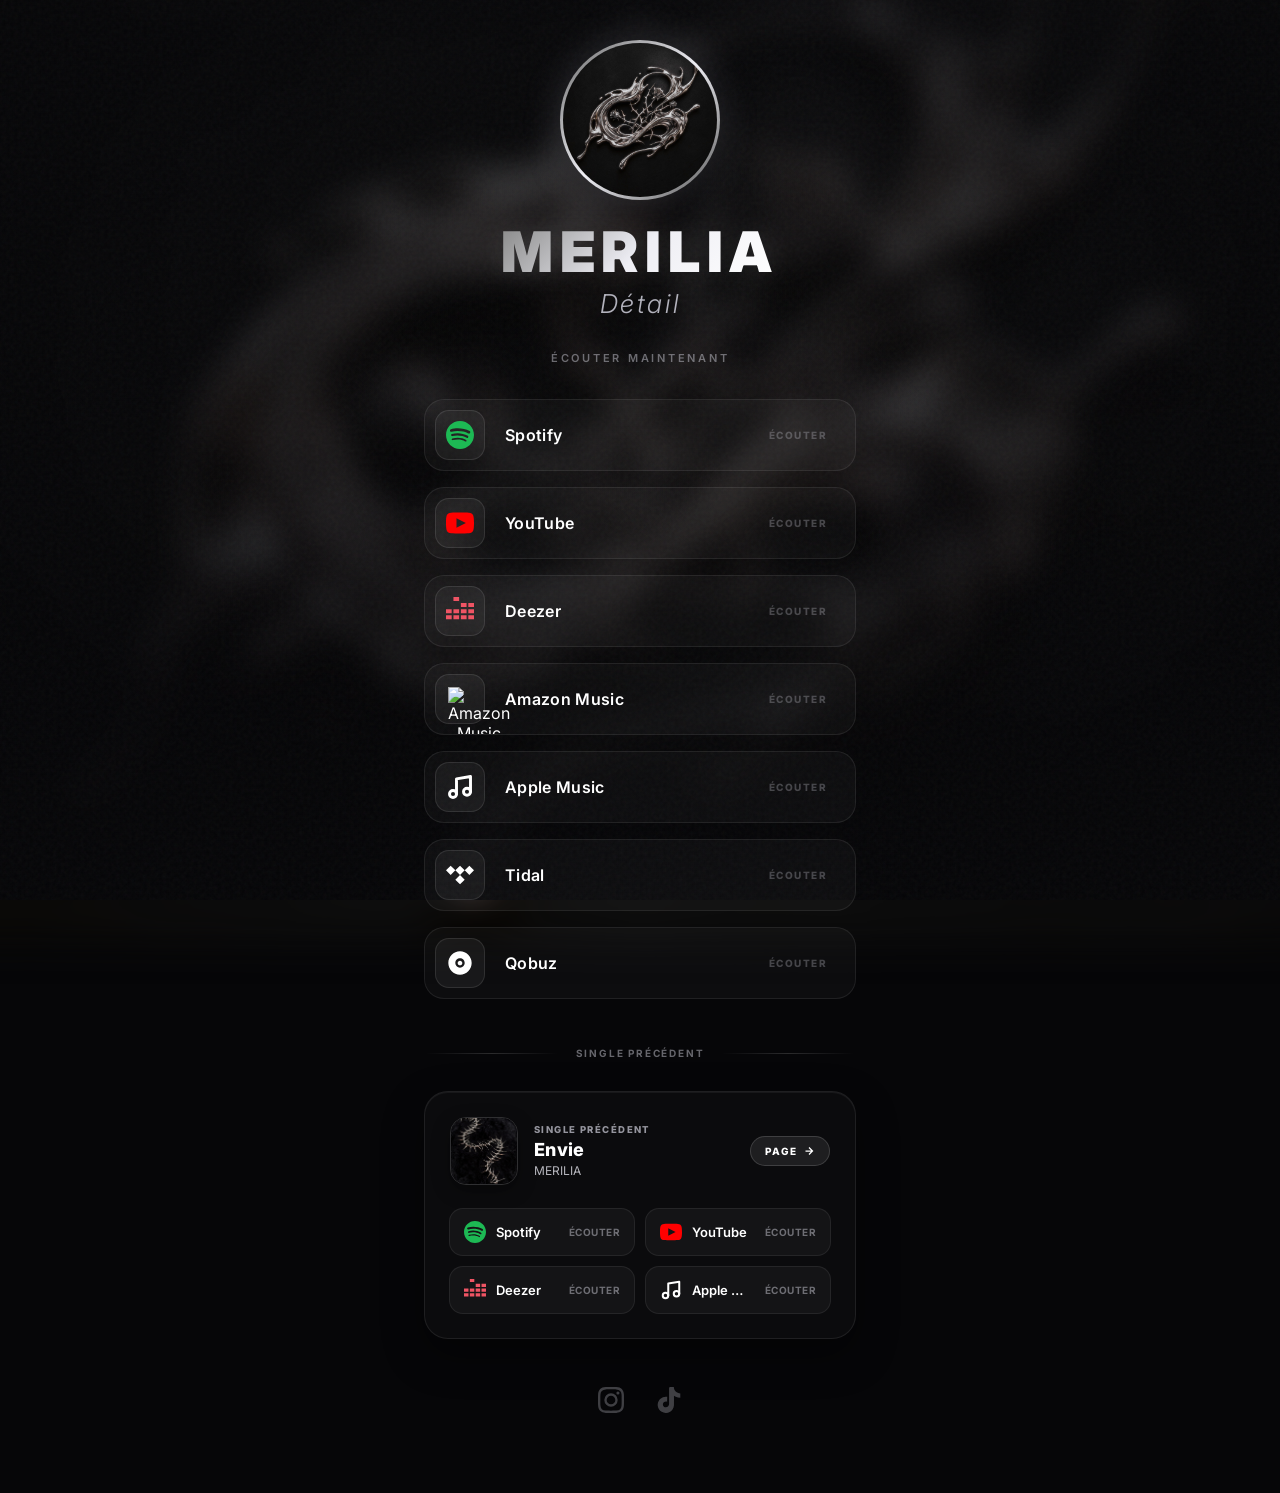
==== index.html @ bec6f821 "Revert "accelere v1" This reverts commit 6168bd2c9b52ba133697f4e46cd75466e8b65215." ====
<!DOCTYPE html>
<html lang="fr">

<head>
  <meta charset="UTF-8">
  <meta name="viewport" content="width=device-width, initial-scale=1.0, maximum-scale=1.0, user-scalable=no">
  <meta name="description" content="MERILIA — Détail. Disponible maintenant sur toutes les plateformes de streaming.">
  <meta name="theme-color" content="#060608">
  <meta name="apple-mobile-web-app-status-bar-style" content="black-translucent">
  <title>MERILIA - Détail | Écouter maintenant</title>

  <!-- Open Graph / Social Media Preview (Facebook, WhatsApp, Discord, iMessage) -->
  <meta property="og:type" content="music.song">
  <meta property="og:site_name" content="MERILIA">
  <meta property="og:title" content="MERILIA - Détail">
  <meta property="og:description" content="Disponible maintenant sur toutes les plateformes de streaming.">
  <meta property="og:image" content="https://merilia.saint-drop.com/cover_detail.jpg">
  <meta property="og:image:type" content="image/jpeg">
  <meta property="og:image:width" content="1200">
  <meta property="og:image:height" content="1200">
  <meta property="og:image:type" content="image/jpeg">
  <meta property="og:image:alt" content="MERILIA - Détail Cover HD">

  <!-- Twitter / X Cards -->
  <meta name="twitter:card" content="summary_large_image">
  <meta name="twitter:title" content="MERILIA - Détail">
  <meta name="twitter:description" content="Disponible maintenant sur toutes les plateformes de streaming.">
  <meta name="twitter:image" content="https://merilia.saint-drop.com/cover_detail.jpg">
  <meta name="twitter:image:alt" content="MERILIA - Détail Cover HD">
  <link rel="preconnect" href="https://fonts.googleapis.com">
  <link rel="preconnect" href="https://fonts.gstatic.com" crossorigin>
  <link href="https://fonts.googleapis.com/css2?family=Inter:wght@300;400;500;600;700;800;900&display=swap"
    rel="stylesheet">
  <style>
    /* ============================================
       🎨 DESIGN TOKENS — Silver / Chrome palette
       ============================================ */
    :root {
      --bg: #060608;
      --bg2: #0e0e12;
      --card-border: rgba(255, 255, 255, 0.08);

      /* Silver text hierarchy */
      --t1: #ffffff;
      --t2: rgba(240, 240, 248, 0.75);
      --t3: rgba(220, 220, 230, 0.45);

      /* Chrome / Silver accent */
      --silver: #d0d0dc;
      --silver-light: #e2e2ee;
      --silver-bright: #eeeef4;
      --silver-dim: rgba(192, 192, 204, 0.1);
      --silver-glow: rgba(192, 192, 204, 0.25);

      --font: 'Inter', -apple-system, BlinkMacSystemFont, sans-serif;
      --ease: cubic-bezier(0.16, 1, 0.3, 1);
      --spring: cubic-bezier(0.34, 1.56, 0.64, 1);
    }

    /* ============================================
       RESET & BASE STYLES
       ============================================ */
    *,
    *::before,
    *::after {
      margin: 0;
      padding: 0;
      box-sizing: border-box
    }

    html,
    body {
      min-height: 100%;
      overflow-x: hidden;
      overflow-y: auto;
      background: var(--bg);
    }

    body {
      font-family: var(--font);
      color: var(--t1);
      display: flex;
      flex-direction: column;
      align-items: center;
      justify-content: flex-start;
      -webkit-font-smoothing: antialiased;
      -webkit-tap-highlight-color: transparent;
      padding-bottom: 40px;
    }

    /* ============================================
       BACKGROUND LAYERS
       ============================================ */
    .bg-cover {
      position: fixed;
      inset: 0;
      z-index: 0;
      background: url('cover_detail.jpg') center center / cover no-repeat;
      filter: blur(15px) saturate(1.2) brightness(0.8);
      transform: scale(1.1);
      opacity: 1;
      pointer-events: none;
    }

    .bg-vignette {
      position: fixed;
      inset: 0;
      z-index: 1;
      pointer-events: none;
      background:
        radial-gradient(ellipse at center, rgba(6, 6, 8, 0.2) 0%, rgba(6, 6, 8, 0.85) 80%),
        linear-gradient(180deg, rgba(6, 6, 8, 0.1) 0%, rgba(6, 6, 8, 0.9) 100%);
    }

    .bg-noise {
      position: fixed;
      inset: 0;
      z-index: 2;
      opacity: 0.04;
      pointer-events: none;
      background-image: url("data:image/svg+xml,%3Csvg viewBox='0 0 256 256' xmlns='http://www.w3.org/2000/svg'%3E%3Cfilter id='n'%3E%3CfeTurbulence type='fractalNoise' baseFrequency='.9' numOctaves='4' stitchTiles='stitch'/%3E%3C/filter%3E%3Crect width='100%25' height='100%25' filter='url(%23n)'/%3E%3C/svg%3E");
    }

    /* ============================================
       LAYOUT
       ============================================ */
    .container {
      position: relative;
      z-index: 3;
      display: flex;
      flex-direction: column;
      align-items: center;
      text-align: center;
      padding: 40px 24px;
      width: 100%;
      max-width: 480px;
      animation: fadeUp 1s var(--ease) both;
    }

    @keyframes fadeUp {
      from {
        opacity: 0;
        transform: translateY(30px)
      }

      to {
        opacity: 1;
        transform: translateY(0)
      }
    }

    /* ============================================
       HEADER — Cover Art & Artist Info
       ============================================ */
    .cover-circle {
      width: clamp(140px, 36vw, 160px);
      height: clamp(140px, 36vw, 160px);
      border-radius: 50%;
      padding: 3px;
      background: linear-gradient(135deg, #666, var(--silver-bright), #555, var(--silver-bright), #666);
      background-size: 200% 200%;
      animation: chromeShift 6s ease-in-out infinite;
      margin-bottom: 24px;
      box-shadow: 0 0 40px rgba(200, 200, 220, 0.18), 0 10px 30px rgba(0, 0, 0, 0.5);
    }

    .cover-circle img {
      width: 100%;
      height: 100%;
      border-radius: 50%;
      object-fit: cover;
      display: block;
    }

    .artist-name {
      font-size: clamp(38px, 11vw, 56px);
      font-weight: 900;
      letter-spacing: 0.12em;
      text-transform: uppercase;
      line-height: 1;
      background: linear-gradient(135deg, #888, var(--silver-bright), #fff, var(--silver-bright), #888);
      background-size: 200% 200%;
      -webkit-background-clip: text;
      -webkit-text-fill-color: transparent;
      background-clip: text;
      animation: chromeShift 10s ease-in-out infinite;
      margin-bottom: 8px;
      filter: drop-shadow(0 0 15px rgba(255, 255, 255, 0.1));
    }

    @keyframes chromeShift {
      0%, 100% { background-position: 0% 50% }
      50% { background-position: 100% 50% }
    }

    .track-title {
      font-size: clamp(20px, 5.5vw, 26px);
      font-weight: 300;
      font-style: italic;
      letter-spacing: 0.1em;
      color: var(--silver);
      opacity: .85;
      margin-bottom: 32px;
    }

    .headline {
      font-size: 11px;
      font-weight: 600;
      letter-spacing: 0.25em;
      text-transform: uppercase;
      color: var(--t3);
      margin-bottom: 24px;
    }

    /* ============================================
       PLATFORM LIST (DÉTAIL)
       ============================================ */
    .platform-list {
      width: 100%;
      display: flex;
      flex-direction: column;
      gap: 16px;
      margin-top: 10px;
    }

    .platform-item {
      position: relative;
      width: 100%;
      height: 72px;
      background: rgba(255, 255, 255, 0.03);
      border: 1px solid rgba(255, 255, 255, 0.08);
      border-radius: 20px;
      display: flex;
      align-items: center;
      overflow: hidden;
      backdrop-filter: blur(12px);
      -webkit-backdrop-filter: blur(12px);
      user-select: none;
      touch-action: pan-y;
      transition: border-color 0.3s, background 0.3s, transform 0.3s var(--ease);
    }

    .platform-item:hover {
      background: rgba(255, 255, 255, 0.06);
      border-color: rgba(255, 255, 255, 0.18);
    }

    .platform-item:hover .platform-icon {
      transform: scale(1.1);
    }

    .platform-name {
      font-size: 16px;
      font-weight: 600;
      color: var(--t1);
      letter-spacing: 0.02em;
      pointer-events: none;
      z-index: 1;
    }

    .platform-icon-box {
      width: 50px;
      height: 50px;
      margin-left: 10px;
      margin-right: 20px;
      background: rgba(255, 255, 255, 0.05);
      border: 1px solid rgba(255, 255, 255, 0.1);
      border-radius: 14px;
      display: flex;
      align-items: center;
      justify-content: center;
      transition: all 0.3s;
      z-index: 1;
      flex-shrink: 0;
    }

    .platform-item:hover .platform-icon-box {
      background: rgba(255, 255, 255, 0.1);
      border-color: rgba(255, 255, 255, 0.2);
    }

    .platform-icon {
      width: 28px;
      height: 28px;
      fill: var(--silver-bright);
      transition: transform 0.3s var(--spring);
    }

    /* Real DOM action label (replaces ::after pseudo) */
    .platform-item-action {
      position: absolute;
      right: 28px;
      font-size: 10px;
      font-weight: 800;
      letter-spacing: 0.15em;
      color: var(--t3);
      opacity: 0.6;
      transition: all 0.3s;
      z-index: 1;
      pointer-events: none;
      white-space: nowrap;
    }

    .platform-item:hover .platform-item-action {
      color: var(--t1);
      opacity: 1;
      transform: translateX(5px);
    }

    .platform-item.success {
      border-color: #fff;
      background: rgba(255, 255, 255, 0.12);
    }

    .platform-item.success .platform-item-action {
      content: '✓';
      color: #fff;
      opacity: 1;
    }

    .platform-item.hide-action .platform-item-action,
    .platform-pill.hide-action .platform-pill-action {
      display: none !important;
    }

    /* Specific Platform Colors */
    .platform-item[data-platform="spotify"] .platform-icon { fill: #1DB954; }
    .platform-item[data-platform="apple"] .platform-icon { fill: none; stroke: #fff; stroke-width: 2.5; stroke-linecap: round; stroke-linejoin: round; }
    .platform-item[data-platform="youtube"] .platform-icon { fill: #FF0000; }
    .platform-item[data-platform="deezer"] .platform-icon { fill: #EF5464; }
    .platform-item[data-platform="tidal"] .platform-icon { fill: #ffffff; }
    .platform-item[data-platform="qobuz"] .platform-icon { fill: #ffffff; }
    .platform-item[data-platform="amazon"] .platform-icon { fill: transparent; }

    /* ============================================
       DIVIDER — Metallic hairline
       ============================================ */
    .section-divider {
      width: 100%;
      display: flex;
      align-items: center;
      justify-content: center;
      gap: 16px;
      margin: 48px 0 32px 0;
    }

    .section-divider .line {
      flex: 1;
      height: 1px;
      background: linear-gradient(90deg, transparent, rgba(255, 255, 255, 0.15), transparent);
    }

    .section-divider .badge {
      font-size: 10px;
      font-weight: 700;
      letter-spacing: 0.18em;
      text-transform: uppercase;
      color: var(--t3);
      white-space: nowrap;
    }

    /* ============================================
       PREVIOUS SINGLE SECTION — "ENVIE" (STREAMING CARD)
       ============================================ */
    .previous-release-card {
      width: 100%;
      background: rgba(255, 255, 255, 0.025);
      border: 1px solid rgba(255, 255, 255, 0.08);
      border-radius: 24px;
      padding: 24px;
      backdrop-filter: blur(16px);
      -webkit-backdrop-filter: blur(16px);
      box-shadow: 0 16px 40px rgba(0, 0, 0, 0.4), inset 0 1px 0 rgba(255, 255, 255, 0.05);
      text-align: left;
      transition: border-color 0.3s ease;
    }

    .previous-release-card:hover {
      border-color: rgba(255, 255, 255, 0.15);
    }

    .prev-header-link {
      display: flex;
      align-items: center;
      gap: 16px;
      margin-bottom: 20px;
      text-decoration: none;
      color: inherit;
      border-radius: 18px;
      padding: 8px;
      margin: -8px -8px 14px -8px;
      transition: background 0.3s var(--ease), border-color 0.3s var(--ease);
      border: 1px solid transparent;
      cursor: pointer;
    }

    .prev-header-link:hover {
      background: rgba(255, 255, 255, 0.06);
      border-color: rgba(255, 255, 255, 0.15);
    }

    .prev-header-link:hover .prev-title {
      color: var(--silver-bright);
    }

    .prev-header-link:hover .prev-cover-thumb {
      transform: scale(1.04);
      border-color: rgba(255, 255, 255, 0.3);
    }

    .prev-action-btn {
      margin-left: auto;
      display: flex;
      align-items: center;
      gap: 6px;
      padding: 8px 14px;
      border-radius: 50px;
      background: rgba(255, 255, 255, 0.08);
      border: 1px solid rgba(255, 255, 255, 0.15);
      font-size: 10px;
      font-weight: 800;
      letter-spacing: 0.1em;
      color: #fff;
      transition: all 0.3s var(--ease);
      flex-shrink: 0;
    }

    .prev-header-link:hover .prev-action-btn {
      background: #fff;
      color: #000;
      border-color: #fff;
      transform: translateX(3px);
    }

    .prev-cover-thumb {
      width: 68px;
      height: 68px;
      border-radius: 16px;
      overflow: hidden;
      border: 1px solid rgba(255, 255, 255, 0.15);
      box-shadow: 0 6px 18px rgba(0, 0, 0, 0.4);
      flex-shrink: 0;
    }

    .prev-cover-thumb img {
      width: 100%;
      height: 100%;
      object-fit: cover;
      display: block;
    }

    .prev-info {
      flex: 1;
      min-width: 0;
    }

    .prev-tag {
      font-size: 9.5px;
      font-weight: 800;
      letter-spacing: 0.15em;
      text-transform: uppercase;
      color: var(--silver);
      opacity: 0.7;
      margin-bottom: 4px;
      display: block;
    }

    .prev-title {
      font-size: 18px;
      font-weight: 800;
      color: #fff;
      letter-spacing: 0.02em;
      line-height: 1.2;
    }

    .prev-subtitle {
      font-size: 12px;
      color: var(--t2);
      margin-top: 2px;
    }

    .prev-platforms-grid {
      display: grid;
      grid-template-columns: repeat(2, 1fr);
      gap: 10px;
    }

    .platform-pill {
      position: relative;
      display: flex;
      align-items: center;
      gap: 10px;
      padding: 12px 14px;
      background: rgba(255, 255, 255, 0.04);
      border: 1px solid rgba(255, 255, 255, 0.07);
      border-radius: 14px;
      color: var(--t1);
      text-decoration: none;
      font-size: 13px;
      font-weight: 600;
      overflow: hidden;
      transition: all 0.25s var(--ease);
    }

    .platform-pill:hover {
      background: rgba(255, 255, 255, 0.09);
      border-color: rgba(255, 255, 255, 0.2);
      transform: translateY(-2px);
    }

    .platform-pill-icon {
      width: 22px;
      height: 22px;
      display: flex;
      align-items: center;
      justify-content: center;
      flex-shrink: 0;
      z-index: 1;
    }

    .platform-pill-icon svg {
      width: 100%;
      height: 100%;
      fill: currentColor;
    }

    .platform-pill[data-platform="spotify"] .platform-pill-icon { color: #1DB954; }
    .platform-pill[data-platform="youtube"] .platform-pill-icon { color: #FF0000; }
    .platform-pill[data-platform="deezer"] .platform-pill-icon { color: #EF5464; }
    .platform-pill[data-platform="apple"] .platform-pill-icon { color: #fff; }
    .platform-pill[data-platform="apple"] .platform-pill-icon svg { fill: none; stroke: currentColor; stroke-width: 2.2; stroke-linecap: round; stroke-linejoin: round; }

    .platform-pill-name {
      z-index: 1;
      white-space: nowrap;
      overflow: hidden;
      text-overflow: ellipsis;
    }

    .platform-pill-action {
      margin-left: auto;
      font-size: 10px;
      font-weight: 700;
      color: var(--t3);
      letter-spacing: 0.05em;
      z-index: 1;
      white-space: nowrap;
    }

    .platform-pill:hover .platform-pill-action {
      color: #fff;
    }

    @media (max-width: 380px) {
      .platform-pill-action { display: none !important; }
    }

    /* ============================================
       FOOTER
       ============================================ */
    .footer {
      margin-top: 48px;
      width: 100%;
      display: flex;
      justify-content: center;
    }

    .social-links {
      display: flex;
      gap: 32px;
    }

    .social-link {
      color: var(--t3);
      display: flex;
      align-items: center;
      justify-content: center;
      transition: all 0.3s var(--ease);
      opacity: 0.6;
      text-decoration: none;
    }

    .social-link:hover {
      opacity: 1;
      transform: translateY(-3px);
      color: var(--t1);
    }

    .social-icon {
      width: 26px;
      height: 26px;
      fill: currentColor;
    }

    /* ============================================
       📱 TIKTOK IN-APP BROWSER ASSISTANT MODAL
       ============================================ */
    .tt-modal-ov {
      position: fixed;
      inset: 0;
      z-index: 9999;
      display: flex;
      align-items: center;
      justify-content: center;
      background: rgba(4, 4, 6, 0.88);
      backdrop-filter: blur(14px);
      -webkit-backdrop-filter: blur(14px);
      opacity: 0;
      pointer-events: none;
      transition: opacity 0.4s var(--ease);
      padding: 20px;
    }

    .tt-modal-ov.active {
      opacity: 1;
      pointer-events: auto;
    }

    .tt-modal-card {
      width: 100%;
      max-width: 400px;
      background: rgba(14, 14, 18, 0.95);
      border: 1px solid rgba(255, 255, 255, 0.1);
      border-radius: 28px;
      padding: 36px 24px 28px 24px;
      box-shadow: 0 25px 60px rgba(0, 0, 0, 0.8);
      transform: translateY(30px) scale(0.95);
      transition: transform 0.4s var(--spring), opacity 0.4s var(--ease);
      opacity: 0;
      display: flex;
      flex-direction: column;
      position: relative;
    }

    .tt-modal-ov.active .tt-modal-card {
      transform: translateY(0) scale(1);
      opacity: 1;
    }

    .tt-modal-close {
      position: absolute;
      top: 16px;
      right: 16px;
      background: rgba(255, 255, 255, 0.06);
      border: 1px solid rgba(255, 255, 255, 0.1);
      width: 32px;
      height: 32px;
      border-radius: 50%;
      display: flex;
      align-items: center;
      justify-content: center;
      cursor: pointer;
      color: var(--t2);
      transition: all 0.2s ease;
    }

    .tt-modal-close:hover {
      background: rgba(255, 255, 255, 0.15);
      color: #fff;
    }

    .tt-modal-close svg {
      width: 14px;
      height: 14px;
      fill: currentColor;
    }

    .tt-modal-title {
      font-size: clamp(20px, 5.5vw, 24px);
      font-weight: 800;
      text-align: center;
      margin-bottom: 8px;
      background: linear-gradient(135deg, #fff, var(--silver-bright));
      -webkit-background-clip: text;
      -webkit-text-fill-color: transparent;
      background-clip: text;
      line-height: 1.25;
    }

    .tt-modal-subtitle {
      font-size: 13.5px;
      color: var(--t2);
      text-align: center;
      line-height: 1.5;
      margin-bottom: 20px;
    }

    .tt-modal-section {
      background: rgba(255, 255, 255, 0.03);
      border: 1px solid rgba(255, 255, 255, 0.08);
      border-radius: 20px;
      padding: 20px;
      margin-bottom: 12px;
      font-size: 13px;
      line-height: 1.5;
      color: var(--t2);
      text-align: center;
      display: flex;
      flex-direction: column;
      align-items: center;
    }

    .tt-track-display {
      display: block;
      font-size: 18px;
      font-weight: 900;
      color: #fff;
      margin: 12px 0 16px 0;
      letter-spacing: 0.05em;
    }

    .tt-copy-btn {
      display: inline-flex;
      align-items: center;
      justify-content: center;
      gap: 8px;
      width: 100%;
      max-width: 260px;
      padding: 15px 22px;
      border-radius: 50px;
      border: none;
      background: linear-gradient(135deg, #1ed760, #1DB954);
      color: #000;
      font-family: var(--font);
      font-size: 13px;
      font-weight: 800;
      letter-spacing: 0.05em;
      text-transform: uppercase;
      cursor: pointer;
      transition: all 0.3s var(--ease);
      box-shadow: 0 6px 20px rgba(29, 185, 84, 0.35);
    }

    .tt-copy-btn:hover {
      transform: translateY(-2px);
      box-shadow: 0 10px 25px rgba(29, 185, 84, 0.5);
    }

    .tt-copy-btn.copied {
      background: #fff !important;
      color: #1DB954 !important;
    }

    .tt-copy-btn svg {
      width: 16px;
      height: 16px;
      fill: currentColor;
    }
  </style>
</head>

<body>

  <div class="bg-cover" id="bg-cover"></div>
  <div class="bg-vignette"></div>
  <div class="bg-noise"></div>

  <main class="container">
    <div class="cover-circle">
      <img src="cover_detail.jpg" alt="MERILIA — Détail" id="cover-img">
    </div>

    <h1 class="artist-name" id="artist-name">MERILIA</h1>
    <p class="track-title" id="track-title">Détail</p>

    <p class="headline">ÉCOUTER MAINTENANT</p>

    <div class="platform-list">
      <!-- Spotify -->
      <div class="platform-item" data-platform="spotify" id="btn-spotify" style="display:none;">
        <div class="platform-icon-box">
          <div class="platform-icon">
            <svg viewBox="0 0 24 24"><path d="M12 0C5.373 0 0 5.373 0 12s5.373 12 12 12 12-5.373 12-12S18.627 0 12 0zm5.503 17.306c-.215.353-.674.464-1.027.249-2.863-1.748-6.467-2.144-10.712-1.173-.404.092-.81-.157-.903-.561-.092-.403.157-.809.561-.902 4.646-1.063 8.625-.615 11.832 1.34.353.215.464.674.249 1.027zm1.468-3.259c-.27.44-.847.579-1.287.308-3.277-2.014-8.273-2.597-12.149-1.42-.497.151-1.024-.131-1.174-.627-.151-.497.131-1.024.627-1.174 4.429-1.344 9.94-.693 13.676 1.605.44.271.579.848.308 1.288zm.139-3.391c-3.931-2.333-10.428-2.55-14.218-1.4c-.603.183-1.246-.168-1.429-.771-.183-.603.168-1.246.771-1.429 4.343-1.32 11.523-1.054 16.002 1.604.542.321.721 1.024.399 1.565-.321.543-1.024.722-1.565.401-.001 0-.001 0-.001 0z"/></svg>
          </div>
        </div>
        <div class="platform-name">Spotify</div>
        <span class="platform-item-action">ÉCOUTER</span>
      </div>

      <!-- YouTube -->
      <div class="platform-item" data-platform="youtube" id="btn-youtube" style="display:none;">
        <div class="platform-icon-box">
          <div class="platform-icon">
            <svg viewBox="0 0 24 24"><path d="M19.615 3.184c-3.604-.246-11.631-.245-15.23 0-3.897.266-4.356 2.62-4.385 8.816.029 6.185.484 8.549 4.385 8.816 3.6.245 11.626.246 15.23 0 3.897-.266 4.356-2.62 4.385-8.816-.029-6.185-.484-8.549-4.385-8.816zm-10.615 12.816v-8l8 3.993-8 4.007z"/></svg>
          </div>
        </div>
        <div class="platform-name">YouTube</div>
        <span class="platform-item-action">ÉCOUTER</span>
      </div>

      <!-- Deezer -->
      <div class="platform-item" data-platform="deezer" id="btn-deezer" style="display:none;">
        <div class="platform-icon-box">
          <div class="platform-icon">
            <svg viewBox="0 0 24 24"><path d="M19.125 15.656h4.875v3.469h-4.875v-3.469zm-6.375 0h4.875v3.469h-4.875v-3.469zm-6.375 0h4.875v3.469h-4.875v-3.469zm-6.375 0h4.875v3.469h-4.875v-3.469zm19.125-5.25h4.875v3.469h-4.875v-3.469zm-6.375 0h4.875v3.469h-4.875v-3.469zm-6.375 0h4.875v3.469h-4.875v-3.469zm-6.375 0h4.875v3.469h-4.875v-3.469zm19.125-5.25h4.875v3.469h-4.875v-3.469zm-6.375 0h4.875v3.469h-4.875v-3.469zm-6.375 10.5h4.875v3.469h-4.875v-3.469zm0-15.75h4.875v3.469h-4.875v-3.469zm-6.375 10.5h4.875v3.469h-4.875v-3.469z"/></svg>
          </div>
        </div>
        <div class="platform-name">Deezer</div>
        <span class="platform-item-action">ÉCOUTER</span>
      </div>

      <!-- Amazon -->
      <div class="platform-item" data-platform="amazon" id="btn-amazon" style="display:none;">
        <div class="platform-icon-box">
          <div class="platform-icon" style="padding: 2px;">
            <img src="https://img.icons8.com/?size=512&id=lxwUaALAeQmr&format=png" alt="Amazon Music" style="width:100%; height:100%; object-fit:contain;">
          </div>
        </div>
        <div class="platform-name">Amazon Music</div>
        <span class="platform-item-action">ÉCOUTER</span>
      </div>

      <!-- Apple -->
      <div class="platform-item" data-platform="apple" id="btn-apple" style="display:none;">
        <div class="platform-icon-box">
          <div class="platform-icon">
            <svg viewBox="0 0 24 24" fill="none" stroke="currentColor" stroke-width="2.5" stroke-linecap="round" stroke-linejoin="round">
              <path d="M9 18V5l12-2v13"></path>
              <circle cx="6" cy="18" r="3"></circle>
              <circle cx="18" cy="16" r="3"></circle>
            </svg>
          </div>
        </div>
        <div class="platform-name">Apple Music</div>
        <span class="platform-item-action">ÉCOUTER</span>
      </div>

      <!-- Tidal -->
      <div class="platform-item" data-platform="tidal" id="btn-tidal" style="display:none;">
        <div class="platform-icon-box">
          <div class="platform-icon">
            <svg viewBox="0 0 24 24"><path d="M12.012 3.992L8.008 7.996 4.004 3.992 0 7.996 4.004 12l4.004-4.004L12.012 12l-4.004 4.004 4.004 4.004 4.004-4.004L12.012 12l4.004-4.004-4.004-4.004zM16.042 7.996l3.979-3.979L24 7.996l-3.979 3.979z"/></svg>
          </div>
        </div>
        <div class="platform-name">Tidal</div>
        <span class="platform-item-action">ÉCOUTER</span>
      </div>

      <!-- Qobuz -->
      <div class="platform-item" data-platform="qobuz" id="btn-qobuz" style="display:none;">
        <div class="platform-icon-box">
          <div class="platform-icon">
            <svg viewBox="0 0 24 24"><path d="M12 2C6.48 2 2 6.48 2 12s4.48 10 10 10 10-4.48 10-10S17.52 2 12 2zm0 14c-2.21 0-4-1.79-4-4s1.79-4 4-4 4 1.79 4 4-1.79 4-4 4zm0-6c-1.1 0-2 .9-2 2s.9 2 2 2 2-.9 2-2-.9-2-2-2z"/></svg>
          </div>
        </div>
        <div class="platform-name">Qobuz</div>
        <span class="platform-item-action">ÉCOUTER</span>
      </div>
    </div>

    <!-- Separator -->
    <div class="section-divider">
      <div class="line"></div>
      <span class="badge">SINGLE PRÉCÉDENT</span>
      <div class="line"></div>
    </div>

    <!-- PREVIOUS SINGLE STREAMING SECTION ("ENVIE") -->
    <section class="previous-release-card" aria-label="Écouter le titre précédent Envie">
      <a href="envie.html" class="prev-header-link" title="Ouvrir la page du titre Envie">
        <div class="prev-cover-thumb">
          <img src="cover_envie.jpg" alt="MERILIA — Envie" id="prev-cover-img">
        </div>
        <div class="prev-info">
          <span class="prev-tag" id="prev-badge">SINGLE PRÉCÉDENT</span>
          <h2 class="prev-title" id="prev-title">Envie</h2>
          <p class="prev-subtitle" id="prev-artist">MERILIA</p>
        </div>
        <div class="prev-action-btn">
          <span>PAGE</span>
          <svg width="12" height="12" viewBox="0 0 24 24" fill="none" stroke="currentColor" stroke-width="2.5"><path d="M5 12h14M12 5l7 7-7 7"/></svg>
        </div>
      </a>

      <div class="prev-platforms-grid" id="prev-platforms-grid">
        <!-- Spotify -->
        <a href="https://spotify.openinapp.co/31xu3" target="_blank" class="platform-pill" data-platform="spotify" id="prev-link-spotify">
          <div class="platform-pill-icon">
            <svg viewBox="0 0 24 24"><path d="M12 0C5.373 0 0 5.373 0 12s5.373 12 12 12 12-5.373 12-12S18.627 0 12 0zm5.503 17.306c-.215.353-.674.464-1.027.249-2.863-1.748-6.467-2.144-10.712-1.173-.404.092-.81-.157-.903-.561-.092-.403.157-.809.561-.902 4.646-1.063 8.625-.615 11.832 1.34.353.215.464.674.249 1.027zm1.468-3.259c-.27.44-.847.579-1.287.308-3.277-2.014-8.273-2.597-12.149-1.42-.497.151-1.024-.131-1.174-.627-.151-.497.131-1.024.627-1.174 4.429-1.344 9.94-.693 13.676 1.605.44.271.579.848.308 1.288zm.139-3.391c-3.931-2.333-10.428-2.55-14.218-1.4c-.603.183-1.246-.168-1.429-.771-.183-.603.168-1.246.771-1.429 4.343-1.32 11.523-1.054 16.002 1.604.542.321.721 1.024.399 1.565-.321.543-1.024.722-1.565.401-.001 0-.001 0-.001 0z"/></svg>
          </div>
          <span class="platform-pill-name">Spotify</span>
          <span class="platform-pill-action">ÉCOUTER</span>
        </a>

        <!-- YouTube -->
        <a href="https://yt.openinapp.co/c5d74" target="_blank" class="platform-pill" data-platform="youtube" id="prev-link-youtube">
          <div class="platform-pill-icon">
            <svg viewBox="0 0 24 24"><path d="M19.615 3.184c-3.604-.246-11.631-.245-15.23 0-3.897.266-4.356 2.62-4.385 8.816.029 6.185.484 8.549 4.385 8.816 3.6.245 11.626.246 15.23 0 3.897-.266 4.356-2.62 4.385-8.816-.029-6.185-.484-8.549-4.385-8.816zm-10.615 12.816v-8l8 3.993-8 4.007z"/></svg>
          </div>
          <span class="platform-pill-name">YouTube</span>
          <span class="platform-pill-action">ÉCOUTER</span>
        </a>

        <!-- Deezer -->
        <a href="https://openinapp.link/deezermeriliaenvie" target="_blank" class="platform-pill" data-platform="deezer" id="prev-link-deezer">
          <div class="platform-pill-icon">
            <svg viewBox="0 0 24 24"><path d="M19.125 15.656h4.875v3.469h-4.875v-3.469zm-6.375 0h4.875v3.469h-4.875v-3.469zm-6.375 0h4.875v3.469h-4.875v-3.469zm-6.375 0h4.875v3.469h-4.875v-3.469zm19.125-5.25h4.875v3.469h-4.875v-3.469zm-6.375 0h4.875v3.469h-4.875v-3.469zm-6.375 0h4.875v3.469h-4.875v-3.469zm-6.375 0h4.875v3.469h-4.875v-3.469zm19.125-5.25h4.875v3.469h-4.875v-3.469zm-6.375 0h4.875v3.469h-4.875v-3.469zm-6.375 10.5h4.875v3.469h-4.875v-3.469zm0-15.75h4.875v3.469h-4.875v-3.469zm-6.375 10.5h4.875v3.469h-4.875v-3.469z"/></svg>
          </div>
          <span class="platform-pill-name">Deezer</span>
          <span class="platform-pill-action">ÉCOUTER</span>
        </a>

        <!-- Apple Music -->
        <a href="https://applemusic.openinapp.co/od4mg" target="_blank" class="platform-pill" data-platform="apple" id="prev-link-apple">
          <div class="platform-pill-icon">
            <svg viewBox="0 0 24 24" fill="none" stroke="currentColor" stroke-width="2.2" stroke-linecap="round" stroke-linejoin="round">
              <path d="M9 18V5l12-2v13"></path><circle cx="6" cy="18" r="3"></circle><circle cx="18" cy="16" r="3"></circle>
            </svg>
          </div>
          <span class="platform-pill-name">Apple Music</span>
          <span class="platform-pill-action">ÉCOUTER</span>
        </a>
      </div>
    </section>

    <!-- Footer -->
    <footer class="footer">
      <div class="social-links">
        <a href="https://instagram.com/merilia_dnb" class="social-link" target="_blank" aria-label="Instagram">
          <svg class="social-icon" viewBox="0 0 24 24">
            <path
              d="M12 2.163c3.204 0 3.584.012 4.85.07 3.252.148 4.771 1.691 4.919 4.919.058 1.265.069 1.645.069 4.849 0 3.205-.012 3.584-.069 4.849-.149 3.225-1.664 4.771-4.919 4.919-1.266.058-1.644.07-4.85.07-3.204 0-3.584-.012-4.849-.07-3.26-.149-4.771-1.699-4.919-4.92-.058-1.265-.07-1.644-.07-4.849 0-3.204.013-3.583.07-4.849.149-3.227 1.664-4.771 4.919-4.919 1.266-.057 1.645-.069 4.849-.069zM12 0C8.741 0 8.333.014 7.053.072 2.695.272.273 2.69.073 7.052.014 8.333 0 8.741 0 12c0 3.259.014 3.668.072 4.948.2 4.358 2.618 6.78 6.98 6.98 1.281.058 1.689.072 4.948.072 3.259 0 3.668-.014 4.948-.072 4.354-.2 6.782-2.618 6.979-6.98.059-1.28.073-1.689.073-4.948 0-3.259-.014-3.667-.072-4.947-.196-4.354-2.617-6.78-6.979-6.98C15.668.014 15.259 0 12 0zm0 5.838a6.162 6.162 0 100 12.324 6.162 6.162 0 000-12.324zM12 16a4 4 0 110-8 4 4 0 010 8zm6.406-11.845a1.44 1.44 0 100 2.881 1.44 1.44 0 000-2.881z" />
          </svg>
        </a>
        <a href="https://tiktok.com/@merilia_dnb" class="social-link" target="_blank" aria-label="TikTok">
          <svg class="social-icon" viewBox="0 0 24 24">
            <path
              d="M12.525.02c1.31-.02 2.61-.01 3.91-.02.08 1.53.63 3.09 1.75 4.17 1.12 1.11 2.7 1.62 4.24 1.79v4.03c-1.44-.05-2.89-.35-4.2-.97-.57-.26-1.1-.59-1.62-.93-.01 2.92.01 5.84-.02 8.75-.08 1.4-.54 2.79-1.35 3.94-1.31 1.92-3.58 3.17-5.91 3.21-1.43.08-2.86-.31-4.08-1.03-2.02-1.19-3.44-3.37-3.65-5.71-.02-.5-.03-1-.01-1.49.18-1.9 1.12-3.72 2.58-4.96 1.66-1.44 3.98-2.13 6.15-1.72.02 1.48-.04 2.96-.04 4.44-.9-.32-1.98-.23-2.81.36-.54.38-.89.98-1.03 1.64-.14.65-.01 1.34.33 1.91.43.72 1.21 1.2 2.04 1.24.89.07 1.83-.23 2.45-.88.6-.61.85-1.48.83-2.33-.03-4.75-.01-9.51-.02-14.26z" />
          </svg>
        </a>
      </div>
    </footer>
  </main>

  <!-- ============================================
       📱 TIKTOK IN-APP BROWSER ASSISTANT MODAL
       ============================================ -->
  <div class="tt-modal-ov" id="tt-modal" role="dialog" aria-hidden="true">
    <div class="tt-modal-card">
      <div class="tt-modal-glow"></div>

      <h2 class="tt-modal-title">Prêt à écouter <span id="tt-track-name-title">'Détail'</span> ? ✨</h2>
      <p class="tt-modal-subtitle">
        TikTok bloque l'ouverture des applis de musique. C'est l'occasion de sortir de l'application du
        diable et de découvrir un super morceau. 🫂
      </p>

      <div class="tt-modal-instruction">
        T'as juste à coller le titre dans ton appli de musique préférée (Spotify, Youtube...) :
      </div>

      <div class="tt-track-container">
        <strong class="tt-track-display" id="tt-track-display">MERILIA - Détail</strong>
        <button class="tt-copy-btn" id="tt-copy-btn" type="button">
          <svg viewBox="0 0 24 24">
            <path
              d="M16 1H4c-1.1 0-2 .9-2 2v14h2V3h12V1zm3 4H8c-1.1 0-2 .9-2 2v14c0 1.1.9 2 2 2h11c1.1 0 2-.9 2-2V7c0-1.1-.9-2-2-2zm0 16H8V7h11v14z" />
          </svg>
          <span id="tt-copy-text">Copier le titre</span>
        </button>
      </div>
    </div>
  </div>

  <script src="config.js"></script>
  <script>
    document.addEventListener('DOMContentLoaded', () => {
      const current = CONFIG.currentRelease || {
        title: CONFIG.title || 'Détail',
        cover: CONFIG.cover || 'cover_detail.jpg',
        releaseDate: '2026-08-15T00:00:00',
        links: CONFIG.links
      };

      const prev = CONFIG.previousRelease || {
        title: 'Envie',
        cover: 'cover_envie.jpg',
        badge: 'SINGLE PRÉCÉDENT',
        links: CONFIG.links
      };

      // Auto-redirection vers le pre-save pendant la phase de promotion si la date n'est pas encore atteinte
      if (current.releaseDate && Date.now() < new Date(current.releaseDate).getTime()) {
        if (!window.location.pathname.includes('presave.html') && !window.location.search.includes('noredirect')) {
          window.location.href = 'presave.html';
          return;
        }
      }

      // Résolution automatique d'URL absolue pour les aperçus réseaux sociaux
      if (window.location.origin && window.location.origin !== 'null' && !window.location.origin.startsWith('file:')) {
        const ogImg = document.querySelector('meta[property="og:image"]');
        const twImg = document.querySelector('meta[name="twitter:image"]');
        if (ogImg && ogImg.content) ogImg.content = new URL(ogImg.getAttribute('content'), window.location.href).href;
        if (twImg && twImg.content) twImg.content = new URL(twImg.getAttribute('content'), window.location.href).href;
      }

      // 1. Appliquer la config pour la sortie principale ("Détail")
      document.title = `${CONFIG.artist} - ${current.title} | Écouter maintenant`;
      document.getElementById('artist-name').textContent = CONFIG.artist;
      document.getElementById('track-title').textContent = current.title;
      document.getElementById('cover-img').src = current.cover;
      document.getElementById('bg-cover').style.backgroundImage = `url('${current.cover}')`;

      // Configurer la carte du morceau précédent ("Envie")
      if (prev) {
        document.getElementById('prev-title').textContent = prev.title;
        document.getElementById('prev-artist').textContent = CONFIG.artist;
        if (prev.cover) document.getElementById('prev-cover-img').src = prev.cover;
        if (prev.badge) document.getElementById('prev-badge').textContent = prev.badge;

        if (prev.links) {
          if (prev.links.spotify) document.getElementById('prev-link-spotify').href = prev.links.spotify;
          if (prev.links.youtube) document.getElementById('prev-link-youtube').href = prev.links.youtube;
          if (prev.links.deezer) document.getElementById('prev-link-deezer').href = prev.links.deezer;
          if (prev.links.apple) document.getElementById('prev-link-apple').href = prev.links.apple;
        }
      }

      // 2. Initialiser les boutons des plateformes d'écoute pour "Détail"
      const mainLinks = current.links || CONFIG.links;
      const platforms = ['spotify', 'youtube', 'deezer', 'amazon', 'apple', 'tidal', 'qobuz'];

      platforms.forEach((p, index) => {
        const btn = document.getElementById(`btn-${p}`);
        const url = mainLinks[p];

        if (url && url.trim() !== "") {
          btn.dataset.url = url;
          btn.style.display = 'flex';

          btn.style.opacity = '0';
          btn.style.transform = 'translateY(20px)';
          btn.style.cursor = 'pointer';

          setTimeout(() => {
            btn.style.transition = 'all 0.8s cubic-bezier(0.16, 1, 0.3, 1)';
            btn.style.opacity = '1';
            btn.style.transform = 'translateY(0)';
          }, 200 + (index * 80));

          btn.addEventListener('click', () => triggerPlatformAction(btn));

          let startX = 0;
          btn.addEventListener('touchstart', e => startX = e.touches[0].clientX, { passive: true });
          btn.addEventListener('touchmove', e => {
            if (e.touches[0].clientX - startX > 70) triggerPlatformAction(btn);
          }, { passive: true });
        } else {
          btn.style.display = 'none';
        }
      });

      // 3. Smart overflow check — hide ÉCOUTER label if not enough room
      function updateActionVisibility() {
        // Main platform rows
        document.querySelectorAll('.platform-item').forEach(item => {
          const nameEl = item.querySelector('.platform-name');
          const actionEl = item.querySelector('.platform-item-action');
          if (!nameEl || !actionEl) return;
          const iconBox = item.querySelector('.platform-icon-box');
          const iconW = iconBox ? iconBox.offsetWidth + parseInt(getComputedStyle(iconBox).marginLeft) + parseInt(getComputedStyle(iconBox).marginRight) : 90;
          const nameW = nameEl.scrollWidth;
          const actionW = actionEl.scrollWidth + 28 + 16; // right padding + gap
          const available = item.clientWidth - iconW;
          if (available < nameW + actionW + 8) {
            item.classList.add('hide-action');
          } else {
            item.classList.remove('hide-action');
          }
        });
        // Envie pill buttons
        document.querySelectorAll('.platform-pill').forEach(pill => {
          if (pill.clientWidth < 135) {
            pill.classList.add('hide-action');
          } else {
            pill.classList.remove('hide-action');
          }
        });
      }

      window.addEventListener('resize', updateActionVisibility);
      setTimeout(updateActionVisibility, 300);

      function triggerPlatformAction(item) {
        if (item.classList.contains('success')) return;

        const platform = item.dataset.platform;
        let url = item.dataset.url;

        const isIOS = /iPad|iPhone|iPod/.test(navigator.userAgent) || (navigator.platform === 'MacIntel' && navigator.maxTouchPoints > 1);

        if (platform === 'spotify' && isIOS && mainLinks.spotify_ios) {
          url = mainLinks.spotify_ios;
        }

        item.classList.add('success');
        if (window.navigator.vibrate) window.navigator.vibrate(30);

        if (platform === 'spotify' && isIOS) {
          window.location.href = url;
          setTimeout(() => item.classList.remove('success'), 1000);
          return;
        }

        setTimeout(() => {
          window.open(url, '_blank');
          setTimeout(() => item.classList.remove('success'), 1000);
        }, 200);
      }

      // --- LOGIQUE ASSISTANT TIKTOK IN-APP ---
      const userAgent = navigator.userAgent || navigator.vendor || window.opera;
      const isTikTokApp = /TikTok|ByteLocale|musical_ly/i.test(userAgent) || window.location.search.includes('tiktok');

      if (isTikTokApp) {
        const ttModal = document.getElementById('tt-modal');
        const ttCopyBtn = document.getElementById('tt-copy-btn');
        const ttCopyText = document.getElementById('tt-copy-text');

        const fullTrackTitle = `${CONFIG.artist.toUpperCase()} - ${current.title}`;
        document.getElementById('tt-track-name-title').textContent = `'${current.title}'`;
        document.getElementById('tt-track-display').textContent = fullTrackTitle;

        setTimeout(() => {
          ttModal.classList.add('active');
          ttModal.setAttribute('aria-hidden', 'false');
        }, 800);

        ttCopyBtn.addEventListener('click', () => {
          navigator.clipboard.writeText(fullTrackTitle).then(() => {
            triggerCopyFeedback();
          }).catch(err => {
            const textArea = document.createElement("textarea");
            textArea.value = fullTrackTitle;
            textArea.style.position = "fixed";
            textArea.style.opacity = "0";
            document.body.appendChild(textArea);
            textArea.focus();
            textArea.select();
            try {
              document.execCommand('copy');
              triggerCopyFeedback();
            } catch (fallbackErr) {}
            document.body.removeChild(textArea);
          });
        });

        function triggerCopyFeedback() {
          ttCopyBtn.classList.add('copied');
          ttCopyText.textContent = "Copié ! ✅";
          if (window.navigator.vibrate) window.navigator.vibrate([40, 40]);
          setTimeout(() => {
            ttCopyBtn.classList.remove('copied');
            ttCopyText.textContent = "Copier le titre";
          }, 3000);
        }
      }
    });
  </script>
</body>

</html>
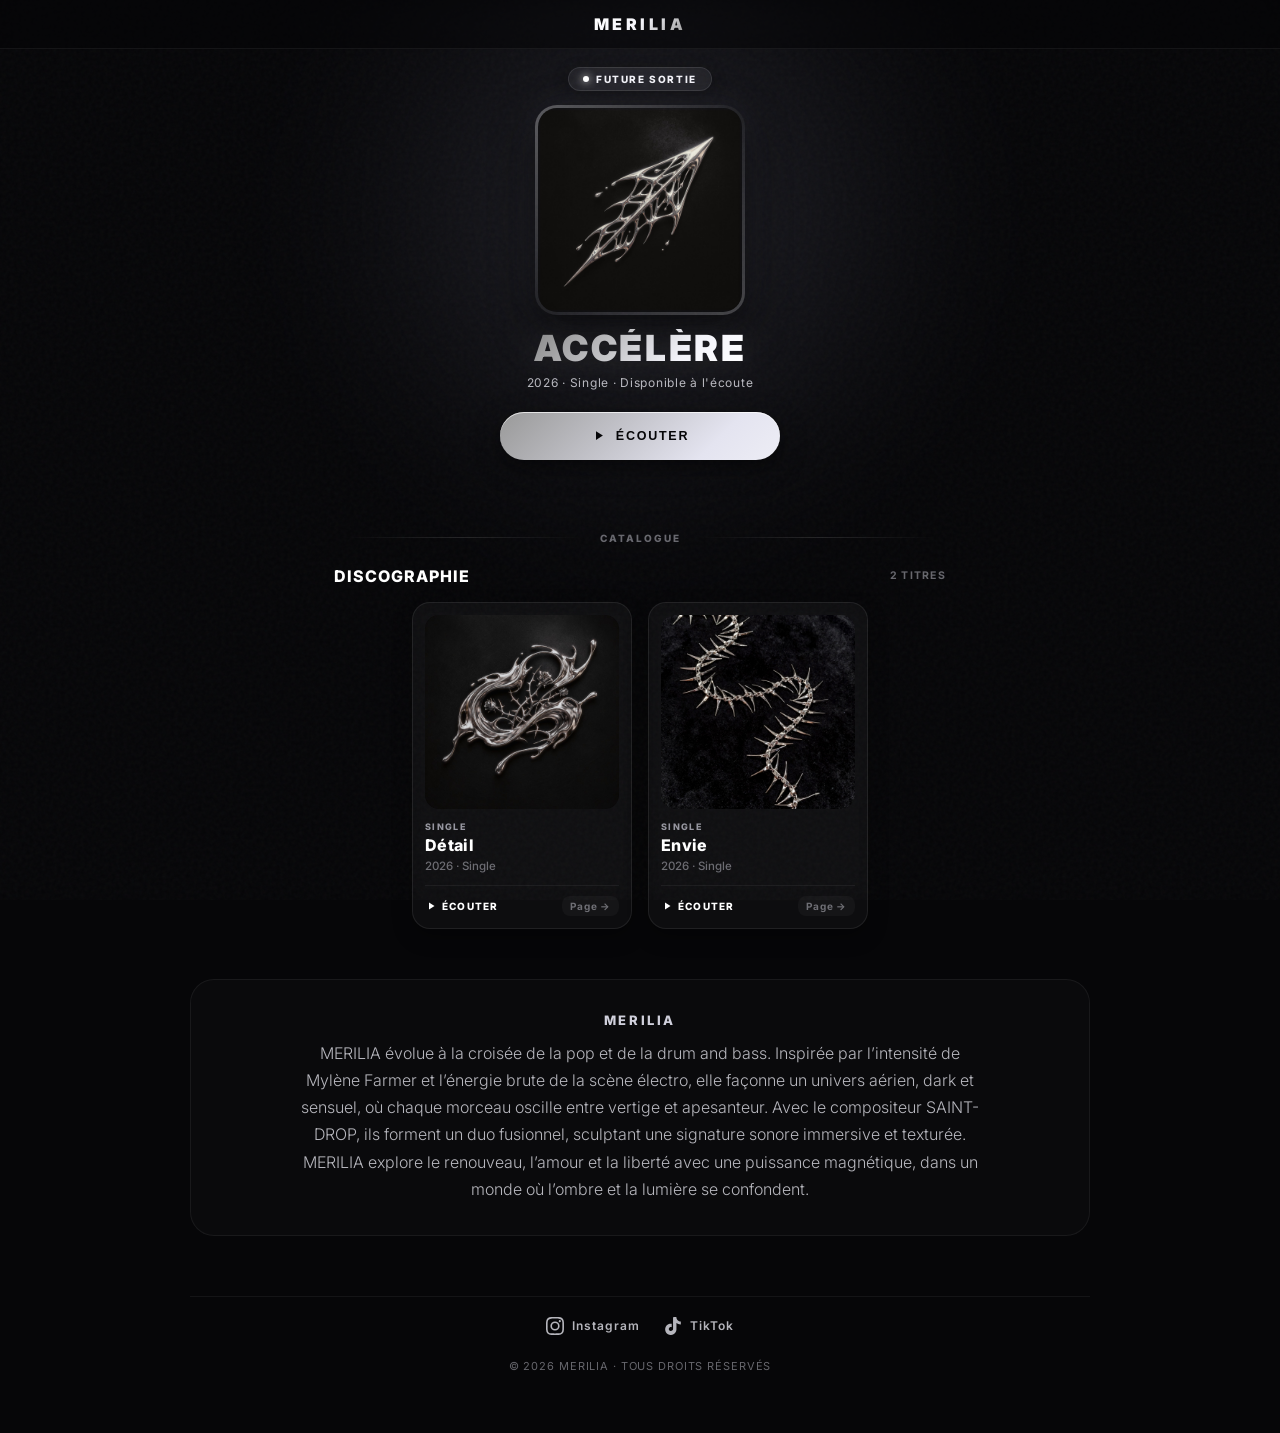
==== commit b80fc0a1: "accelere v1 2" ====
--- a/index.html
+++ b/index.html
@@ -4,1160 +4,1784 @@
 <head>
   <meta charset="UTF-8">
   <meta name="viewport" content="width=device-width, initial-scale=1.0, maximum-scale=1.0, user-scalable=no">
-  <meta name="description" content="MERILIA — Détail. Disponible maintenant sur toutes les plateformes de streaming.">
   <meta name="theme-color" content="#060608">
   <meta name="apple-mobile-web-app-status-bar-style" content="black-translucent">
-  <title>MERILIA - Détail | Écouter maintenant</title>
-
-  <!-- Open Graph / Social Media Preview (Facebook, WhatsApp, Discord, iMessage) -->
-  <meta property="og:type" content="music.song">
+  <title>MERILIA — Site Officiel | Musique & Discographie</title>
+  <meta name="description"
+    content="Site officiel du projet musical MERILIA (Drum & Bass · Liquid · Dance-pop). Découvrez le nouveau single et l'ensemble de la discographie.">
+
+  <!-- Open Graph / Meta Réseaux Sociaux -->
+  <meta property="og:type" content="music.musician">
   <meta property="og:site_name" content="MERILIA">
-  <meta property="og:title" content="MERILIA - Détail">
-  <meta property="og:description" content="Disponible maintenant sur toutes les plateformes de streaming.">
-  <meta property="og:image" content="https://merilia.saint-drop.com/cover_detail.jpg">
-  <meta property="og:image:type" content="image/jpeg">
-  <meta property="og:image:width" content="1200">
-  <meta property="og:image:height" content="1200">
-  <meta property="og:image:type" content="image/jpeg">
-  <meta property="og:image:alt" content="MERILIA - Détail Cover HD">
-
-  <!-- Twitter / X Cards -->
+  <meta property="og:title" content="MERILIA — Site Officiel | Musique & Discographie">
+  <meta property="og:description"
+    content="Découvrez l'univers musical de MERILIA. Dernier single disponible sur toutes les plateformes de streaming.">
+  <meta property="og:image" content="cover_accelere.jpg">
+  <meta property="og:url" content="https://merilia.saint-drop.com/">
+
+  <!-- Twitter Card -->
   <meta name="twitter:card" content="summary_large_image">
-  <meta name="twitter:title" content="MERILIA - Détail">
-  <meta name="twitter:description" content="Disponible maintenant sur toutes les plateformes de streaming.">
-  <meta name="twitter:image" content="https://merilia.saint-drop.com/cover_detail.jpg">
-  <meta name="twitter:image:alt" content="MERILIA - Détail Cover HD">
+  <meta name="twitter:title" content="MERILIA — Site Officiel">
+  <meta name="twitter:description" content="Projet musical Drum & Bass / Liquid Dance-pop. Écoutez le dernier titre.">
+  <meta name="twitter:image" content="cover_accelere.jpg">
+
+  <!-- Données Structurées Schema.org -->
+  <script type="application/ld+json">
+  {
+    "@context": "https://schema.org",
+    "@type": "MusicGroup",
+    "name": "MERILIA",
+    "genre": ["Drum and Bass", "Liquid Drum and Bass", "Dance-pop"],
+    "sameAs": [
+      "https://instagram.com/merilia_dnb",
+      "https://tiktok.com/@merilia_dnb"
+    ]
+  }
+  </script>
+
+  <!-- Polices Google Inter -->
   <link rel="preconnect" href="https://fonts.googleapis.com">
   <link rel="preconnect" href="https://fonts.gstatic.com" crossorigin>
   <link href="https://fonts.googleapis.com/css2?family=Inter:wght@300;400;500;600;700;800;900&display=swap"
     rel="stylesheet">
+
+  <!-- Moteur de transition fluide de pages -->
+  <link rel="stylesheet" href="transitions.css">
+  <link rel="preload" as="image" href="cover_accelere.jpg">
+  <link rel="preload" as="image" href="cover_detail.jpg">
+  <link rel="preload" as="image" href="cover_envie.jpg">
+
   <style>
     /* ============================================
-       🎨 DESIGN TOKENS — Silver / Chrome palette
+       🎨 DESIGN SYSTEM — LIQUID CHROME & DEEP SPACE
        ============================================ */
     :root {
       --bg: #060608;
-      --bg2: #0e0e12;
+      --bg-surface: #0e0e13;
+      --bg-card: rgba(255, 255, 255, 0.03);
       --card-border: rgba(255, 255, 255, 0.08);
-
-      /* Silver text hierarchy */
+      --card-hover-border: rgba(255, 255, 255, 0.22);
+
       --t1: #ffffff;
       --t2: rgba(240, 240, 248, 0.75);
       --t3: rgba(220, 220, 230, 0.45);
 
-      /* Chrome / Silver accent */
       --silver: #d0d0dc;
-      --silver-light: #e2e2ee;
-      --silver-bright: #eeeef4;
-      --silver-dim: rgba(192, 192, 204, 0.1);
-      --silver-glow: rgba(192, 192, 204, 0.25);
+      --silver-light: #e4e4f0;
+      --silver-bright: #f4f4fa;
+      --silver-glow: rgba(210, 210, 230, 0.16);
 
       --font: 'Inter', -apple-system, BlinkMacSystemFont, sans-serif;
       --ease: cubic-bezier(0.16, 1, 0.3, 1);
       --spring: cubic-bezier(0.34, 1.56, 0.64, 1);
     }
 
-    /* ============================================
-       RESET & BASE STYLES
-       ============================================ */
     *,
     *::before,
     *::after {
       margin: 0;
       padding: 0;
-      box-sizing: border-box
-    }
-
-    html,
+      box-sizing: border-box;
+    }
+
+    html {
+      background: var(--bg);
+      color: var(--t1);
+      font-family: var(--font);
+      scroll-behavior: smooth;
+      -webkit-font-smoothing: antialiased;
+    }
+
     body {
-      min-height: 100%;
+      min-height: 100vh;
       overflow-x: hidden;
-      overflow-y: auto;
-      background: var(--bg);
-    }
-
-    body {
-      font-family: var(--font);
-      color: var(--t1);
       display: flex;
       flex-direction: column;
       align-items: center;
-      justify-content: flex-start;
-      -webkit-font-smoothing: antialiased;
-      -webkit-tap-highlight-color: transparent;
-      padding-bottom: 40px;
-    }
-
-    /* ============================================
-       BACKGROUND LAYERS
-       ============================================ */
-    .bg-cover {
+      position: relative;
+    }
+
+    /* Ambient Background Atmosphere */
+    .bg-ambient {
       position: fixed;
       inset: 0;
       z-index: 0;
-      background: url('cover_detail.jpg') center center / cover no-repeat;
-      filter: blur(15px) saturate(1.2) brightness(0.8);
-      transform: scale(1.1);
-      opacity: 1;
       pointer-events: none;
-    }
-
-    .bg-vignette {
+      overflow: hidden;
+    }
+
+    .bg-blur-orb {
+      position: absolute;
+      top: -15%;
+      left: 50%;
+      transform: translateX(-50%);
+      width: clamp(320px, 80vw, 700px);
+      height: clamp(320px, 80vw, 700px);
+      border-radius: 50%;
+      background: radial-gradient(circle, rgba(160, 160, 190, 0.18) 0%, rgba(6, 6, 8, 0) 70%);
+      filter: blur(80px);
+      transition: background 1s ease;
+      will-change: transform;
+    }
+
+    .bg-noise {
       position: fixed;
       inset: 0;
       z-index: 1;
-      pointer-events: none;
-      background:
-        radial-gradient(ellipse at center, rgba(6, 6, 8, 0.2) 0%, rgba(6, 6, 8, 0.85) 80%),
-        linear-gradient(180deg, rgba(6, 6, 8, 0.1) 0%, rgba(6, 6, 8, 0.9) 100%);
-    }
-
-    .bg-noise {
-      position: fixed;
-      inset: 0;
-      z-index: 2;
-      opacity: 0.04;
+      opacity: 0.035;
       pointer-events: none;
       background-image: url("data:image/svg+xml,%3Csvg viewBox='0 0 256 256' xmlns='http://www.w3.org/2000/svg'%3E%3Cfilter id='n'%3E%3CfeTurbulence type='fractalNoise' baseFrequency='.9' numOctaves='4' stitchTiles='stitch'/%3E%3C/filter%3E%3Crect width='100%25' height='100%25' filter='url(%23n)'/%3E%3C/svg%3E");
     }
 
     /* ============================================
-       LAYOUT
+       NAVIGATION — MINIMAL & PRESTIGE
        ============================================ */
-    .container {
+    .site-nav {
+      position: sticky;
+      top: 0;
+      z-index: 100;
+      width: 100%;
+      backdrop-filter: blur(20px);
+      -webkit-backdrop-filter: blur(20px);
+      background: rgba(6, 6, 8, 0.7);
+      border-bottom: 1px solid rgba(255, 255, 255, 0.06);
+      transition: background 0.3s ease;
+    }
+
+    .nav-inner {
+      max-width: 1100px;
+      margin: 0 auto;
+      padding: 14px 24px;
+      display: flex;
+      align-items: center;
+      justify-content: center;
+    }
+
+    .brand-logo {
+      font-size: 16px;
+      font-weight: 900;
+      letter-spacing: 0.22em;
+      text-transform: uppercase;
+      text-decoration: none;
+      color: #fff;
+      display: flex;
+      align-items: center;
+      gap: 8px;
+    }
+
+    .brand-logo span {
+      background: linear-gradient(135deg, #fff 0%, var(--silver-bright) 50%, #999 100%);
+      -webkit-background-clip: text;
+      -webkit-text-fill-color: transparent;
+    }
+
+    .nav-links {
+      display: flex;
+      align-items: center;
+      gap: 20px;
+    }
+
+    .nav-link {
+      font-size: 11.5px;
+      font-weight: 700;
+      letter-spacing: 0.12em;
+      text-transform: uppercase;
+      color: var(--t2);
+      text-decoration: none;
+      transition: color 0.2s ease;
+      display: inline-flex;
+      align-items: center;
+      gap: 6px;
+    }
+
+    .nav-link:hover {
+      color: #fff;
+    }
+
+    .nav-pill-btn {
+      padding: 6px 14px;
+      border-radius: 30px;
+      background: rgba(255, 255, 255, 0.06);
+      border: 1px solid rgba(255, 255, 255, 0.12);
+      color: var(--silver-bright);
+    }
+
+    .nav-pill-btn:hover {
+      background: rgba(255, 255, 255, 0.12);
+      border-color: rgba(255, 255, 255, 0.25);
+    }
+
+    /* ============================================
+       PAGE CONTENT WRAPPER
+       ============================================ */
+    .page-main {
       position: relative;
-      z-index: 3;
+      z-index: 2;
+      width: 100%;
+      max-width: 1100px;
+      padding: 0 20px 60px 20px;
       display: flex;
       flex-direction: column;
       align-items: center;
+    }
+
+    /* ============================================
+       HERO — DERNIÈRE SORTIE (COMPACTE & PERCUTANTE)
+       ============================================ */
+    .hero-section {
+      width: 100%;
+      max-width: 520px;
+      margin: 18px auto 32px auto;
       text-align: center;
-      padding: 40px 24px;
-      width: 100%;
-      max-width: 480px;
-      animation: fadeUp 1s var(--ease) both;
-    }
-
-    @keyframes fadeUp {
-      from {
-        opacity: 0;
-        transform: translateY(30px)
-      }
-
-      to {
-        opacity: 1;
-        transform: translateY(0)
-      }
-    }
-
-    /* ============================================
-       HEADER — Cover Art & Artist Info
-       ============================================ */
-    .cover-circle {
-      width: clamp(140px, 36vw, 160px);
-      height: clamp(140px, 36vw, 160px);
+      display: flex;
+      flex-direction: column;
+      align-items: center;
+    }
+
+    /* Badge d'état */
+    .hero-badge {
+      display: inline-flex;
+      align-items: center;
+      gap: 7px;
+      padding: 5px 14px;
+      border-radius: 40px;
+      background: rgba(255, 255, 255, 0.04);
+      border: 1px solid rgba(255, 255, 255, 0.1);
+      backdrop-filter: blur(12px);
+      font-size: 10px;
+      font-weight: 800;
+      letter-spacing: 0.16em;
+      text-transform: uppercase;
+      color: var(--silver-bright);
+      margin-bottom: 14px;
+      box-shadow: 0 4px 15px rgba(0, 0, 0, 0.25);
+    }
+
+    .hero-badge .badge-dot {
+      width: 6px;
+      height: 6px;
       border-radius: 50%;
+      background: #fff;
+      box-shadow: 0 0 8px #fff;
+      animation: pulseGlow 2.2s infinite;
+    }
+
+    @keyframes pulseGlow {
+      0%, 100% { opacity: 1; transform: scale(1); }
+      50% { opacity: 0.4; transform: scale(0.85); }
+    }
+
+    /* Pochette Hero — taille optimisée pour apercevoir la discographie sans scroll excessif */
+    .hero-artwork-frame {
+      position: relative;
+      width: clamp(170px, 42vw, 210px);
+      height: clamp(170px, 42vw, 210px);
+      border-radius: 22px;
       padding: 3px;
-      background: linear-gradient(135deg, #666, var(--silver-bright), #555, var(--silver-bright), #666);
-      background-size: 200% 200%;
-      animation: chromeShift 6s ease-in-out infinite;
-      margin-bottom: 24px;
-      box-shadow: 0 0 40px rgba(200, 200, 220, 0.18), 0 10px 30px rgba(0, 0, 0, 0.5);
-    }
-
-    .cover-circle img {
+      background: linear-gradient(135deg, rgba(255, 255, 255, 0.3), rgba(255, 255, 255, 0.05) 50%, rgba(255, 255, 255, 0.2));
+      box-shadow:
+        0 16px 40px rgba(0, 0, 0, 0.7),
+        0 0 35px rgba(200, 200, 230, 0.1);
+      margin-bottom: 14px;
+      transition: transform 0.4s var(--ease), box-shadow 0.4s var(--ease);
+      cursor: pointer;
+    }
+
+    .hero-artwork-frame:hover {
+      transform: translateY(-3px) scale(1.015);
+      box-shadow:
+        0 22px 55px rgba(0, 0, 0, 0.85),
+        0 0 45px rgba(220, 220, 255, 0.18);
+    }
+
+    .hero-artwork-img {
       width: 100%;
       height: 100%;
-      border-radius: 50%;
+      border-radius: 19px;
       object-fit: cover;
       display: block;
     }
 
-    .artist-name {
-      font-size: clamp(38px, 11vw, 56px);
+    /* Titres & Typographie Hero */
+    .hero-artist-tag {
+      font-size: 11px;
+      font-weight: 700;
+      letter-spacing: 0.2em;
+      text-transform: uppercase;
+      color: var(--t3);
+      margin-bottom: 2px;
+    }
+
+    .hero-track-title {
+      font-size: clamp(26px, 6.5vw, 36px);
       font-weight: 900;
-      letter-spacing: 0.12em;
+      letter-spacing: 0.07em;
       text-transform: uppercase;
-      line-height: 1;
-      background: linear-gradient(135deg, #888, var(--silver-bright), #fff, var(--silver-bright), #888);
+      line-height: 1.1;
+      background: linear-gradient(135deg, #888 0%, var(--silver-bright) 35%, #fff 50%, var(--silver-bright) 65%, #888 100%);
       background-size: 200% 200%;
       -webkit-background-clip: text;
       -webkit-text-fill-color: transparent;
-      background-clip: text;
-      animation: chromeShift 10s ease-in-out infinite;
-      margin-bottom: 8px;
-      filter: drop-shadow(0 0 15px rgba(255, 255, 255, 0.1));
+      animation: chromeShift 8s ease-in-out infinite;
+      margin-bottom: 4px;
+      filter: drop-shadow(0 0 16px rgba(255, 255, 255, 0.1));
     }
 
     @keyframes chromeShift {
-      0%, 100% { background-position: 0% 50% }
-      50% { background-position: 100% 50% }
-    }
-
-    .track-title {
-      font-size: clamp(20px, 5.5vw, 26px);
-      font-weight: 300;
-      font-style: italic;
-      letter-spacing: 0.1em;
+      0%, 100% { background-position: 0% 50%; }
+      50% { background-position: 100% 50%; }
+    }
+
+    .hero-meta-sub {
+      font-size: 12px;
+      font-weight: 400;
+      color: var(--t2);
+      letter-spacing: 0.06em;
+      margin-bottom: 20px;
+      line-height: 1.6;
+    }
+
+    /* Bouton CTA Principal */
+    .hero-cta-btn {
+      position: relative;
+      display: inline-flex;
+      align-items: center;
+      justify-content: center;
+      gap: 10px;
+      width: 100%;
+      max-width: 280px;
+      height: 48px;
+      padding: 0 24px;
+      border-radius: 50px;
+      background: linear-gradient(135deg, #999, var(--silver-light), #fff, var(--silver-light), #999);
+      background-size: 300% 300%;
+      color: #060608;
+      font-size: 12.5px;
+      font-weight: 800;
+      letter-spacing: 0.14em;
+      text-transform: uppercase;
+      text-decoration: none;
+      border: none;
+      cursor: pointer;
+      outline: none;
+      box-shadow: 0 8px 24px rgba(0, 0, 0, 0.5), inset 0 1px 0 rgba(255, 255, 255, 0.7);
+      transition: all 0.3s var(--ease);
+      user-select: none;
+      -webkit-tap-highlight-color: transparent;
+      animation: chromeBtn 6s ease-in-out infinite;
+    }
+
+    @keyframes chromeBtn {
+      0%, 100% { background-position: 0% 50%; }
+      50% { background-position: 100% 50%; }
+    }
+
+    .hero-cta-btn:hover {
+      transform: translateY(-2px) scale(1.02);
+      box-shadow: 0 12px 32px rgba(0, 0, 0, 0.65), 0 0 25px rgba(220, 220, 255, 0.22);
+    }
+
+    .hero-cta-btn:active {
+      transform: translateY(1px) scale(0.98);
+    }
+
+    .hero-cta-btn svg {
+      width: 15px;
+      height: 15px;
+      fill: currentColor;
+    }
+
+    /* Accès direct 1-tap aux plateformes sous le bouton */
+    .hero-quick-platforms {
+      display: flex;
+      align-items: center;
+      justify-content: center;
+      gap: 12px;
+      margin-top: 12px;
+    }
+
+    .quick-icon-btn {
+      width: 34px;
+      height: 34px;
+      border-radius: 50%;
+      background: rgba(255, 255, 255, 0.04);
+      border: 1px solid rgba(255, 255, 255, 0.08);
+      display: flex;
+      align-items: center;
+      justify-content: center;
       color: var(--silver);
-      opacity: .85;
-      margin-bottom: 32px;
-    }
-
-    .headline {
-      font-size: 11px;
-      font-weight: 600;
-      letter-spacing: 0.25em;
-      text-transform: uppercase;
-      color: var(--t3);
-      margin-bottom: 24px;
+      text-decoration: none;
+      transition: all 0.25s var(--ease);
+    }
+
+    .quick-icon-btn:hover {
+      background: rgba(255, 255, 255, 0.12);
+      border-color: rgba(255, 255, 255, 0.25);
+      color: #fff;
+      transform: translateY(-2px);
+    }
+
+    .quick-icon-btn svg {
+      width: 16px;
+      height: 16px;
+      fill: currentColor;
     }
 
     /* ============================================
-       PLATFORM LIST (DÉTAIL)
+       SECTION SÉPARATEUR
        ============================================ */
-    .platform-list {
-      width: 100%;
-      display: flex;
-      flex-direction: column;
+    .section-divider {
+      width: 100%;
+      max-width: 600px;
+      display: flex;
+      align-items: center;
+      justify-content: center;
       gap: 16px;
-      margin-top: 10px;
-    }
-
-    .platform-item {
-      position: relative;
-      width: 100%;
-      height: 72px;
-      background: rgba(255, 255, 255, 0.03);
-      border: 1px solid rgba(255, 255, 255, 0.08);
-      border-radius: 20px;
-      display: flex;
-      align-items: center;
-      overflow: hidden;
-      backdrop-filter: blur(12px);
-      -webkit-backdrop-filter: blur(12px);
-      user-select: none;
-      touch-action: pan-y;
-      transition: border-color 0.3s, background 0.3s, transform 0.3s var(--ease);
-    }
-
-    .platform-item:hover {
-      background: rgba(255, 255, 255, 0.06);
-      border-color: rgba(255, 255, 255, 0.18);
-    }
-
-    .platform-item:hover .platform-icon {
-      transform: scale(1.1);
-    }
-
-    .platform-name {
-      font-size: 16px;
-      font-weight: 600;
-      color: var(--t1);
-      letter-spacing: 0.02em;
-      pointer-events: none;
-      z-index: 1;
-    }
-
-    .platform-icon-box {
-      width: 50px;
-      height: 50px;
-      margin-left: 10px;
-      margin-right: 20px;
-      background: rgba(255, 255, 255, 0.05);
-      border: 1px solid rgba(255, 255, 255, 0.1);
-      border-radius: 14px;
-      display: flex;
-      align-items: center;
-      justify-content: center;
-      transition: all 0.3s;
-      z-index: 1;
-      flex-shrink: 0;
-    }
-
-    .platform-item:hover .platform-icon-box {
-      background: rgba(255, 255, 255, 0.1);
-      border-color: rgba(255, 255, 255, 0.2);
-    }
-
-    .platform-icon {
-      width: 28px;
-      height: 28px;
-      fill: var(--silver-bright);
-      transition: transform 0.3s var(--spring);
-    }
-
-    /* Real DOM action label (replaces ::after pseudo) */
-    .platform-item-action {
-      position: absolute;
-      right: 28px;
+      margin: 28px 0 22px 0;
+    }
+
+    .section-divider .divider-line {
+      flex: 1;
+      height: 1px;
+      background: linear-gradient(90deg, transparent, rgba(255, 255, 255, 0.12), transparent);
+    }
+
+    .section-divider .divider-title {
       font-size: 10px;
       font-weight: 800;
-      letter-spacing: 0.15em;
-      color: var(--t3);
-      opacity: 0.6;
-      transition: all 0.3s;
-      z-index: 1;
-      pointer-events: none;
-      white-space: nowrap;
-    }
-
-    .platform-item:hover .platform-item-action {
-      color: var(--t1);
-      opacity: 1;
-      transform: translateX(5px);
-    }
-
-    .platform-item.success {
-      border-color: #fff;
-      background: rgba(255, 255, 255, 0.12);
-    }
-
-    .platform-item.success .platform-item-action {
-      content: '✓';
-      color: #fff;
-      opacity: 1;
-    }
-
-    .platform-item.hide-action .platform-item-action,
-    .platform-pill.hide-action .platform-pill-action {
-      display: none !important;
-    }
-
-    /* Specific Platform Colors */
-    .platform-item[data-platform="spotify"] .platform-icon { fill: #1DB954; }
-    .platform-item[data-platform="apple"] .platform-icon { fill: none; stroke: #fff; stroke-width: 2.5; stroke-linecap: round; stroke-linejoin: round; }
-    .platform-item[data-platform="youtube"] .platform-icon { fill: #FF0000; }
-    .platform-item[data-platform="deezer"] .platform-icon { fill: #EF5464; }
-    .platform-item[data-platform="tidal"] .platform-icon { fill: #ffffff; }
-    .platform-item[data-platform="qobuz"] .platform-icon { fill: #ffffff; }
-    .platform-item[data-platform="amazon"] .platform-icon { fill: transparent; }
-
-    /* ============================================
-       DIVIDER — Metallic hairline
-       ============================================ */
-    .section-divider {
-      width: 100%;
-      display: flex;
-      align-items: center;
-      justify-content: center;
-      gap: 16px;
-      margin: 48px 0 32px 0;
-    }
-
-    .section-divider .line {
-      flex: 1;
-      height: 1px;
-      background: linear-gradient(90deg, transparent, rgba(255, 255, 255, 0.15), transparent);
-    }
-
-    .section-divider .badge {
-      font-size: 10px;
-      font-weight: 700;
-      letter-spacing: 0.18em;
+      letter-spacing: 0.2em;
       text-transform: uppercase;
       color: var(--t3);
       white-space: nowrap;
     }
 
     /* ============================================
-       PREVIOUS SINGLE SECTION — "ENVIE" (STREAMING CARD)
+       DISCOGRAPHIE SECTION (CENTRÉE & COMPACTE)
        ============================================ */
-    .previous-release-card {
-      width: 100%;
-      background: rgba(255, 255, 255, 0.025);
-      border: 1px solid rgba(255, 255, 255, 0.08);
-      border-radius: 24px;
-      padding: 24px;
-      backdrop-filter: blur(16px);
-      -webkit-backdrop-filter: blur(16px);
-      box-shadow: 0 16px 40px rgba(0, 0, 0, 0.4), inset 0 1px 0 rgba(255, 255, 255, 0.05);
+    .discography-section {
+      width: 100%;
+      max-width: 620px;
+      margin-bottom: 50px;
+      display: flex;
+      flex-direction: column;
+      align-items: center;
+    }
+
+    .discography-header {
+      width: 100%;
+      display: flex;
+      align-items: center;
+      justify-content: space-between;
+      margin-bottom: 16px;
+      padding: 0 4px;
+    }
+
+    .discography-title {
+      font-size: 16px;
+      font-weight: 800;
+      letter-spacing: 0.06em;
+      text-transform: uppercase;
+      color: #fff;
+    }
+
+    .discography-count {
+      font-size: 10.5px;
+      font-weight: 700;
+      letter-spacing: 0.12em;
+      color: var(--t3);
+      text-transform: uppercase;
+    }
+
+    /* Grille de morceaux — centrée avec flex/grid */
+    .releases-grid {
+      display: flex;
+      flex-wrap: wrap;
+      justify-content: center;
+      align-items: stretch;
+      gap: 16px;
+      width: 100%;
+    }
+
+    /* Carte de morceau dans la discographie */
+    .release-card {
+      position: relative;
+      width: 220px;
+      max-width: 100%;
+      background: var(--bg-card);
+      border: 1px solid var(--card-border);
+      border-radius: 18px;
+      padding: 12px;
+      display: flex;
+      flex-direction: column;
       text-align: left;
-      transition: border-color 0.3s ease;
-    }
-
-    .previous-release-card:hover {
-      border-color: rgba(255, 255, 255, 0.15);
-    }
-
-    .prev-header-link {
-      display: flex;
-      align-items: center;
-      gap: 16px;
-      margin-bottom: 20px;
       text-decoration: none;
       color: inherit;
-      border-radius: 18px;
-      padding: 8px;
-      margin: -8px -8px 14px -8px;
-      transition: background 0.3s var(--ease), border-color 0.3s var(--ease);
-      border: 1px solid transparent;
+      backdrop-filter: blur(12px);
+      -webkit-backdrop-filter: blur(12px);
+      transition: all 0.3s var(--ease);
+      box-shadow: 0 8px 20px rgba(0, 0, 0, 0.3);
       cursor: pointer;
     }
 
-    .prev-header-link:hover {
+    .release-card:hover {
       background: rgba(255, 255, 255, 0.06);
-      border-color: rgba(255, 255, 255, 0.15);
-    }
-
-    .prev-header-link:hover .prev-title {
-      color: var(--silver-bright);
-    }
-
-    .prev-header-link:hover .prev-cover-thumb {
-      transform: scale(1.04);
-      border-color: rgba(255, 255, 255, 0.3);
-    }
-
-    .prev-action-btn {
-      margin-left: auto;
-      display: flex;
-      align-items: center;
-      gap: 6px;
-      padding: 8px 14px;
-      border-radius: 50px;
-      background: rgba(255, 255, 255, 0.08);
-      border: 1px solid rgba(255, 255, 255, 0.15);
-      font-size: 10px;
-      font-weight: 800;
-      letter-spacing: 0.1em;
-      color: #fff;
-      transition: all 0.3s var(--ease);
-      flex-shrink: 0;
-    }
-
-    .prev-header-link:hover .prev-action-btn {
-      background: #fff;
-      color: #000;
-      border-color: #fff;
-      transform: translateX(3px);
-    }
-
-    .prev-cover-thumb {
-      width: 68px;
-      height: 68px;
-      border-radius: 16px;
+      border-color: var(--card-hover-border);
+      transform: translateY(-4px);
+      box-shadow: 0 16px 35px rgba(0, 0, 0, 0.5), 0 0 25px rgba(220, 220, 240, 0.08);
+    }
+
+    .release-card-cover-wrap {
+      position: relative;
+      width: 100%;
+      aspect-ratio: 1 / 1;
+      border-radius: 14px;
       overflow: hidden;
-      border: 1px solid rgba(255, 255, 255, 0.15);
-      box-shadow: 0 6px 18px rgba(0, 0, 0, 0.4);
-      flex-shrink: 0;
-    }
-
-    .prev-cover-thumb img {
+      margin-bottom: 12px;
+      background: rgba(255, 255, 255, 0.02);
+    }
+
+    .release-card-img {
       width: 100%;
       height: 100%;
       object-fit: cover;
       display: block;
-    }
-
-    .prev-info {
+      transition: transform 0.4s var(--ease);
+    }
+
+    .release-card:hover .release-card-img {
+      transform: scale(1.04);
+    }
+
+    /* Overlay bouton écouter sur la pochette */
+    .card-play-overlay {
+      position: absolute;
+      inset: 0;
+      background: rgba(6, 6, 8, 0.4);
+      display: flex;
+      align-items: center;
+      justify-content: center;
+      opacity: 0;
+      transition: opacity 0.25s ease;
+      backdrop-filter: blur(4px);
+    }
+
+    .card-play-bubble {
+      width: 44px;
+      height: 44px;
+      border-radius: 50%;
+      background: #fff;
+      color: #060608;
+      display: flex;
+      align-items: center;
+      justify-content: center;
+      box-shadow: 0 6px 20px rgba(0, 0, 0, 0.4);
+      transform: scale(0.85);
+      transition: transform 0.25s var(--spring);
+    }
+
+    .card-play-bubble svg {
+      width: 16px;
+      height: 16px;
+      fill: currentColor;
+      margin-left: 2px;
+    }
+
+    .release-card:hover .card-play-overlay {
+      opacity: 1;
+    }
+
+    .release-card:hover .card-play-bubble {
+      transform: scale(1);
+    }
+
+    .release-card-body {
+      display: flex;
+      flex-direction: column;
+      flex: 1;
+    }
+
+    .release-card-tag {
+      font-size: 9px;
+      font-weight: 800;
+      letter-spacing: 0.15em;
+      text-transform: uppercase;
+      color: var(--silver);
+      opacity: 0.7;
+      margin-bottom: 3px;
+    }
+
+    .release-card-title {
+      font-size: 16px;
+      font-weight: 800;
+      color: #fff;
+      letter-spacing: 0.02em;
+      margin-bottom: 4px;
+      line-height: 1.25;
+    }
+
+    .release-card-year {
+      font-size: 11.5px;
+      color: var(--t3);
+      font-weight: 500;
+      margin-bottom: 12px;
+    }
+
+    .release-card-actions {
+      margin-top: auto;
+      display: flex;
+      align-items: center;
+      justify-content: space-between;
+      padding-top: 10px;
+      border-top: 1px solid rgba(255, 255, 255, 0.05);
+    }
+
+    .card-action-listen {
+      font-size: 10px;
+      font-weight: 800;
+      letter-spacing: 0.12em;
+      text-transform: uppercase;
+      color: #fff;
+      display: flex;
+      align-items: center;
+      gap: 5px;
+    }
+
+    .card-action-page-link {
+      font-size: 10px;
+      font-weight: 700;
+      letter-spacing: 0.08em;
+      color: var(--t3);
+      text-decoration: none;
+      padding: 4px 8px;
+      border-radius: 8px;
+      background: rgba(255, 255, 255, 0.03);
+      transition: all 0.2s ease;
+    }
+
+    .card-action-page-link:hover {
+      color: #fff;
+      background: rgba(255, 255, 255, 0.1);
+    }
+
+    /* ============================================
+       ARTISTIC BIO / IDENTITY EMBED
+       ============================================ */
+    .about-card {
+      width: 100%;
+      max-width: 900px;
+      background: rgba(255, 255, 255, 0.02);
+      border: 1px solid rgba(255, 255, 255, 0.06);
+      border-radius: 24px;
+      padding: 32px 28px;
+      margin-bottom: 60px;
+      text-align: center;
+      backdrop-filter: blur(12px);
+    }
+
+    .about-title {
+      font-size: 13px;
+      font-weight: 800;
+      letter-spacing: 0.2em;
+      text-transform: uppercase;
+      color: var(--silver);
+      margin-bottom: 12px;
+    }
+
+    .about-desc {
+      font-size: clamp(14px, 3vw, 16px);
+      line-height: 1.7;
+      color: var(--t2);
+      max-width: 680px;
+      margin: 0 auto;
+      font-weight: 300;
+    }
+
+    /* ============================================
+       FOOTER & STREAMING NETWORKS
+       ============================================ */
+    .site-footer {
+      width: 100%;
+      max-width: 900px;
+      display: flex;
+      flex-direction: column;
+      align-items: center;
+      padding-top: 20px;
+      border-top: 1px solid rgba(255, 255, 255, 0.06);
+      text-align: center;
+    }
+
+    .footer-socials {
+      display: flex;
+      align-items: center;
+      justify-content: center;
+      gap: 24px;
+      margin-bottom: 24px;
+    }
+
+    .footer-social-link {
+      display: flex;
+      align-items: center;
+      gap: 8px;
+      font-size: 12px;
+      font-weight: 600;
+      letter-spacing: 0.08em;
+      color: var(--t2);
+      text-decoration: none;
+      transition: all 0.2s ease;
+    }
+
+    .footer-social-link:hover {
+      color: #fff;
+      transform: translateY(-2px);
+    }
+
+    .footer-social-link svg {
+      width: 18px;
+      height: 18px;
+      fill: currentColor;
+    }
+
+    .footer-copy {
+      font-size: 11px;
+      color: var(--t3);
+      letter-spacing: 0.08em;
+      text-transform: uppercase;
+    }
+
+    /* ============================================
+       MODAL / DRAWER DE SÉLECTION DE PLATEFORME
+       ============================================ */
+    .player-modal-backdrop {
+      position: fixed;
+      inset: 0;
+      z-index: 1000;
+      background: rgba(6, 6, 8, 0.8);
+      backdrop-filter: blur(18px);
+      -webkit-backdrop-filter: blur(18px);
+      display: flex;
+      align-items: center;
+      justify-content: center;
+      padding: 20px;
+      opacity: 0;
+      pointer-events: none;
+      transition: opacity 0.28s ease;
+    }
+
+    .player-modal-backdrop.is-open {
+      opacity: 1;
+      pointer-events: auto;
+    }
+
+    .player-modal-sheet {
+      width: 100%;
+      max-width: 460px;
+      background: #0e0e14;
+      border: 1px solid rgba(255, 255, 255, 0.13);
+      border-radius: 28px;
+      padding: 24px 24px 32px 24px;
+      transform: translateY(20px) scale(0.97);
+      transition: transform 0.32s var(--ease), opacity 0.28s ease;
+      max-height: 88vh;
+      overflow-y: auto;
+      opacity: 0;
+    }
+
+    .player-modal-backdrop.is-open .player-modal-sheet {
+      transform: translateY(0) scale(1);
+      opacity: 1;
+    }
+
+    .sheet-handle {
+      width: 36px;
+      height: 3px;
+      background: rgba(255, 255, 255, 0.18);
+      border-radius: 4px;
+      margin: 0 auto 16px auto;
+    }
+
+    .sheet-header {
+      display: flex;
+      align-items: center;
+      gap: 16px;
+      margin-bottom: 22px;
+      padding-bottom: 18px;
+      border-bottom: 1px solid rgba(255, 255, 255, 0.08);
+      position: relative;
+    }
+
+    .sheet-cover-thumb {
+      width: 60px;
+      height: 60px;
+      border-radius: 14px;
+      object-fit: cover;
+      flex-shrink: 0;
+      box-shadow: 0 4px 15px rgba(0, 0, 0, 0.5);
+    }
+
+    .sheet-track-info {
       flex: 1;
       min-width: 0;
-    }
-
-    .prev-tag {
+      text-align: left;
+    }
+
+    .sheet-tag {
       font-size: 9.5px;
       font-weight: 800;
       letter-spacing: 0.15em;
       text-transform: uppercase;
       color: var(--silver);
-      opacity: 0.7;
-      margin-bottom: 4px;
-      display: block;
-    }
-
-    .prev-title {
-      font-size: 18px;
+    }
+
+    .sheet-title {
+      font-size: 19px;
       font-weight: 800;
       color: #fff;
-      letter-spacing: 0.02em;
-      line-height: 1.2;
-    }
-
-    .prev-subtitle {
-      font-size: 12px;
-      color: var(--t2);
-      margin-top: 2px;
-    }
-
-    .prev-platforms-grid {
-      display: grid;
-      grid-template-columns: repeat(2, 1fr);
-      gap: 10px;
-    }
-
-    .platform-pill {
-      position: relative;
-      display: flex;
-      align-items: center;
-      gap: 10px;
-      padding: 12px 14px;
-      background: rgba(255, 255, 255, 0.04);
-      border: 1px solid rgba(255, 255, 255, 0.07);
-      border-radius: 14px;
-      color: var(--t1);
-      text-decoration: none;
-      font-size: 13px;
-      font-weight: 600;
-      overflow: hidden;
-      transition: all 0.25s var(--ease);
-    }
-
-    .platform-pill:hover {
-      background: rgba(255, 255, 255, 0.09);
-      border-color: rgba(255, 255, 255, 0.2);
-      transform: translateY(-2px);
-    }
-
-    .platform-pill-icon {
-      width: 22px;
-      height: 22px;
-      display: flex;
-      align-items: center;
-      justify-content: center;
-      flex-shrink: 0;
-      z-index: 1;
-    }
-
-    .platform-pill-icon svg {
-      width: 100%;
-      height: 100%;
-      fill: currentColor;
-    }
-
-    .platform-pill[data-platform="spotify"] .platform-pill-icon { color: #1DB954; }
-    .platform-pill[data-platform="youtube"] .platform-pill-icon { color: #FF0000; }
-    .platform-pill[data-platform="deezer"] .platform-pill-icon { color: #EF5464; }
-    .platform-pill[data-platform="apple"] .platform-pill-icon { color: #fff; }
-    .platform-pill[data-platform="apple"] .platform-pill-icon svg { fill: none; stroke: currentColor; stroke-width: 2.2; stroke-linecap: round; stroke-linejoin: round; }
-
-    .platform-pill-name {
-      z-index: 1;
       white-space: nowrap;
       overflow: hidden;
       text-overflow: ellipsis;
     }
 
-    .platform-pill-action {
-      margin-left: auto;
-      font-size: 10px;
-      font-weight: 700;
-      color: var(--t3);
-      letter-spacing: 0.05em;
-      z-index: 1;
-      white-space: nowrap;
-    }
-
-    .platform-pill:hover .platform-pill-action {
-      color: #fff;
-    }
-
-    @media (max-width: 380px) {
-      .platform-pill-action { display: none !important; }
-    }
-
-    /* ============================================
-       FOOTER
-       ============================================ */
-    .footer {
-      margin-top: 48px;
-      width: 100%;
-      display: flex;
-      justify-content: center;
-    }
-
-    .social-links {
-      display: flex;
-      gap: 32px;
-    }
-
-    .social-link {
-      color: var(--t3);
-      display: flex;
-      align-items: center;
-      justify-content: center;
-      transition: all 0.3s var(--ease);
-      opacity: 0.6;
-      text-decoration: none;
-    }
-
-    .social-link:hover {
-      opacity: 1;
-      transform: translateY(-3px);
-      color: var(--t1);
-    }
-
-    .social-icon {
-      width: 26px;
-      height: 26px;
-      fill: currentColor;
-    }
-
-    /* ============================================
-       📱 TIKTOK IN-APP BROWSER ASSISTANT MODAL
-       ============================================ */
-    .tt-modal-ov {
-      position: fixed;
-      inset: 0;
-      z-index: 9999;
-      display: flex;
-      align-items: center;
-      justify-content: center;
-      background: rgba(4, 4, 6, 0.88);
-      backdrop-filter: blur(14px);
-      -webkit-backdrop-filter: blur(14px);
-      opacity: 0;
-      pointer-events: none;
-      transition: opacity 0.4s var(--ease);
-      padding: 20px;
-    }
-
-    .tt-modal-ov.active {
-      opacity: 1;
-      pointer-events: auto;
-    }
-
-    .tt-modal-card {
-      width: 100%;
-      max-width: 400px;
-      background: rgba(14, 14, 18, 0.95);
-      border: 1px solid rgba(255, 255, 255, 0.1);
-      border-radius: 28px;
-      padding: 36px 24px 28px 24px;
-      box-shadow: 0 25px 60px rgba(0, 0, 0, 0.8);
-      transform: translateY(30px) scale(0.95);
-      transition: transform 0.4s var(--spring), opacity 0.4s var(--ease);
-      opacity: 0;
-      display: flex;
-      flex-direction: column;
-      position: relative;
-    }
-
-    .tt-modal-ov.active .tt-modal-card {
-      transform: translateY(0) scale(1);
-      opacity: 1;
-    }
-
-    .tt-modal-close {
-      position: absolute;
-      top: 16px;
-      right: 16px;
-      background: rgba(255, 255, 255, 0.06);
-      border: 1px solid rgba(255, 255, 255, 0.1);
+    .sheet-artist {
+      font-size: 12px;
+      color: var(--t2);
+    }
+
+    .sheet-close-btn {
       width: 32px;
       height: 32px;
       border-radius: 50%;
+      background: rgba(255, 255, 255, 0.06);
+      border: none;
+      color: var(--t2);
       display: flex;
       align-items: center;
       justify-content: center;
       cursor: pointer;
+      transition: all 0.2s ease;
+    }
+
+    .sheet-close-btn:hover {
+      background: rgba(255, 255, 255, 0.14);
+      color: #fff;
+    }
+
+    .sheet-platforms-list {
+      display: flex;
+      flex-direction: column;
+      gap: 10px;
+    }
+
+    .sheet-platform-row {
+      display: flex;
+      align-items: center;
+      justify-content: space-between;
+      padding: 14px 18px;
+      border-radius: 16px;
+      background: rgba(255, 255, 255, 0.03);
+      border: 1px solid rgba(255, 255, 255, 0.07);
+      text-decoration: none;
+      color: inherit;
+      transition: all 0.25s var(--ease);
+    }
+
+    .sheet-platform-row:hover {
+      background: rgba(255, 255, 255, 0.08);
+      border-color: rgba(255, 255, 255, 0.2);
+      transform: translateX(3px);
+    }
+
+    .sheet-platform-left {
+      display: flex;
+      align-items: center;
+      gap: 14px;
+    }
+
+    .sheet-platform-icon {
+      width: 26px;
+      height: 26px;
+      display: flex;
+      align-items: center;
+      justify-content: center;
+    }
+
+    .sheet-platform-icon svg {
+      width: 100%;
+      height: 100%;
+      fill: currentColor;
+    }
+
+    .sheet-platform-name {
+      font-size: 15px;
+      font-weight: 600;
+      color: #fff;
+    }
+
+    .sheet-platform-action {
+      font-size: 11px;
+      font-weight: 800;
+      letter-spacing: 0.1em;
+      color: var(--silver);
+    }
+
+    .sheet-page-footer {
+      margin-top: 18px;
+      text-align: center;
+    }
+
+    .sheet-dedicated-link {
+      font-size: 12px;
       color: var(--t2);
-      transition: all 0.2s ease;
-    }
-
-    .tt-modal-close:hover {
-      background: rgba(255, 255, 255, 0.15);
+      text-decoration: underline;
+      text-underline-offset: 4px;
+      cursor: pointer;
+    }
+
+    .sheet-dedicated-link:hover {
       color: #fff;
     }
 
-    .tt-modal-close svg {
-      width: 14px;
-      height: 14px;
-      fill: currentColor;
-    }
-
-    .tt-modal-title {
-      font-size: clamp(20px, 5.5vw, 24px);
+    /* Couleurs de marque plateformes */
+    [data-plat="spotify"] .sheet-platform-icon { color: #1DB954; }
+    [data-plat="apple"] .sheet-platform-icon { color: #fff; }
+    [data-plat="youtube"] .sheet-platform-icon { color: #FF0000; }
+    [data-plat="deezer"] .sheet-platform-icon { color: #EF5464; }
+    [data-plat="amazon"] .sheet-platform-icon { color: #FF9900; }
+    [data-plat="tidal"] .sheet-platform-icon { color: #fff; }
+    [data-plat="qobuz"] .sheet-platform-icon { color: #fff; }
+
+    /* ============================================
+       MODALE PRE-SAVE (LEAD CAPTURE IG / SMS)
+       ============================================ */
+    .presave-modal-ov {
+      position: fixed;
+      inset: 0;
+      z-index: 1100;
+      display: flex;
+      align-items: center;
+      justify-content: center;
+      background: rgba(0, 0, 0, 0);
+      pointer-events: none;
+      transition: background .4s var(--ease);
+      padding: 20px;
+    }
+
+    .presave-modal-ov.active {
+      background: rgba(0, 0, 0, 0.78);
+      pointer-events: auto;
+      backdrop-filter: blur(14px);
+      -webkit-backdrop-filter: blur(14px);
+    }
+
+    .presave-modal-card {
+      width: 100%;
+      max-width: 420px;
+      background: #0e0e14;
+      border: 1px solid rgba(255, 255, 255, 0.12);
+      border-radius: 28px;
+      padding: 32px 24px;
+      transform: translateY(20px) scale(0.95);
+      opacity: 0;
+      transition: all .38s var(--ease);
+      box-shadow: 0 24px 60px rgba(0, 0, 0, 0.85);
+      max-height: 90vh;
+      overflow-y: auto;
+    }
+
+    .presave-modal-ov.active .presave-modal-card {
+      transform: translateY(0) scale(1);
+      opacity: 1;
+    }
+
+    .presave-modal-card.keyboard-up {
+      transform: translateY(-80px) scale(1) !important;
+    }
+
+    .pm-icon {
+      width: 48px;
+      height: 48px;
+      border-radius: 50%;
+      background: rgba(192, 192, 204, 0.1);
+      display: flex;
+      align-items: center;
+      justify-content: center;
+      margin: 0 auto 16px;
+    }
+
+    .pm-icon svg {
+      width: 22px;
+      height: 22px;
+      fill: none;
+      stroke: var(--silver-bright);
+      stroke-width: 2;
+      stroke-linecap: round;
+      stroke-linejoin: round;
+    }
+
+    .pm-title {
+      font-size: 20px;
       font-weight: 800;
+      color: #fff;
+      margin-bottom: 6px;
       text-align: center;
+    }
+
+    .pm-desc {
+      font-size: 13.5px;
+      line-height: 1.55;
+      color: var(--t2);
+      margin-bottom: 22px;
+      text-align: center;
+    }
+
+    .pm-toggle {
+      display: flex;
+      background: rgba(255, 255, 255, 0.04);
+      padding: 4px;
+      border-radius: 14px;
+      margin-bottom: 18px;
+      border: 1px solid rgba(255, 255, 255, 0.08);
+    }
+
+    .pm-toggle-btn {
+      flex: 1;
+      padding: 10px;
+      font-size: 11px;
+      font-weight: 700;
+      text-transform: uppercase;
+      letter-spacing: 0.08em;
+      color: var(--t3);
+      cursor: pointer;
+      border-radius: 10px;
+      transition: all 0.3s var(--ease);
+      border: none;
+      background: transparent;
+      font-family: var(--font);
+    }
+
+    .pm-toggle-btn.active {
+      background: rgba(255, 255, 255, 0.12);
+      color: var(--silver-bright);
+      box-shadow: 0 2px 10px rgba(0, 0, 0, 0.3);
+    }
+
+    .pm-input-group {
+      margin-bottom: 18px;
+      text-align: left;
+    }
+
+    .pm-input-label {
+      font-size: 11px;
+      text-transform: uppercase;
+      letter-spacing: 0.1em;
+      color: var(--t3);
       margin-bottom: 8px;
-      background: linear-gradient(135deg, #fff, var(--silver-bright));
-      -webkit-background-clip: text;
-      -webkit-text-fill-color: transparent;
-      background-clip: text;
-      line-height: 1.25;
-    }
-
-    .tt-modal-subtitle {
-      font-size: 13.5px;
-      color: var(--t2);
-      text-align: center;
-      line-height: 1.5;
-      margin-bottom: 20px;
-    }
-
-    .tt-modal-section {
-      background: rgba(255, 255, 255, 0.03);
+      display: block;
+      font-weight: 600;
+    }
+
+    .pm-input-wrap {
+      position: relative;
+      width: 100%;
+    }
+
+    .pm-input {
+      width: 100%;
+      background: rgba(255, 255, 255, 0.04);
       border: 1px solid rgba(255, 255, 255, 0.08);
-      border-radius: 20px;
-      padding: 20px;
-      margin-bottom: 12px;
-      font-size: 13px;
-      line-height: 1.5;
-      color: var(--t2);
-      text-align: center;
-      display: flex;
-      flex-direction: column;
-      align-items: center;
-    }
-
-    .tt-track-display {
-      display: block;
-      font-size: 18px;
-      font-weight: 900;
+      border-radius: 14px;
+      padding: 16px 16px 16px 36px;
       color: #fff;
-      margin: 12px 0 16px 0;
-      letter-spacing: 0.05em;
-    }
-
-    .tt-copy-btn {
-      display: inline-flex;
+      font-family: var(--font);
+      font-size: 15px;
+      outline: none;
+      transition: all 0.3s var(--ease);
+    }
+
+    .pm-input.phone-input {
+      padding-left: 16px;
+    }
+
+    .pm-input::placeholder { color: rgba(255,255,255,0.25); }
+    .pm-input:focus {
+      border-color: var(--silver-bright);
+      background: rgba(255,255,255,0.07);
+      box-shadow: 0 0 15px rgba(192,192,204,0.25);
+    }
+    .pm-input.error { border-color: #ff4d4d !important; box-shadow: 0 0 15px rgba(255,77,77,0.4) !important; }
+
+    .pm-at {
+      position: absolute;
+      left: 14px;
+      top: 50%;
+      transform: translateY(-50%);
+      color: var(--t3);
+      font-weight: 600;
+      pointer-events: none;
+    }
+
+    .pm-submit-btn {
+      position: relative;
+      display: flex;
       align-items: center;
       justify-content: center;
-      gap: 8px;
-      width: 100%;
-      max-width: 260px;
-      padding: 15px 22px;
-      border-radius: 50px;
-      border: none;
-      background: linear-gradient(135deg, #1ed760, #1DB954);
-      color: #000;
+      gap: 10px;
+      width: 100%;
+      padding: 18px 24px;
       font-family: var(--font);
       font-size: 13px;
       font-weight: 800;
-      letter-spacing: 0.05em;
+      letter-spacing: 0.12em;
       text-transform: uppercase;
+      color: #060608;
+      background: linear-gradient(135deg, #999, var(--silver-light), #fff, var(--silver-light), #999);
+      background-size: 400% 400%;
+      border: none;
+      border-radius: 50px;
       cursor: pointer;
-      transition: all 0.3s var(--ease);
-      box-shadow: 0 6px 20px rgba(29, 185, 84, 0.35);
-    }
-
-    .tt-copy-btn:hover {
-      transform: translateY(-2px);
-      box-shadow: 0 10px 25px rgba(29, 185, 84, 0.5);
-    }
-
-    .tt-copy-btn.copied {
-      background: #fff !important;
-      color: #1DB954 !important;
-    }
-
-    .tt-copy-btn svg {
-      width: 16px;
-      height: 16px;
-      fill: currentColor;
+      outline: none;
+      overflow: hidden;
+      transition: all .35s var(--ease);
+      box-shadow: 0 8px 30px rgba(0,0,0,0.6), inset 0 1px 0 rgba(255,255,255,0.6);
+      animation: chromeBtn 6s ease-in-out infinite;
+    }
+    .pm-submit-btn:hover { transform: translateY(-2px) scale(1.01); }
+    .pm-submit-btn:active { transform: translateY(1px) scale(.98); }
+
+    .pm-success {
+      display: none;
+      text-align: center;
+      padding: 16px 0;
+    }
+    .pm-success h3 {
+      font-size: 22px;
+      margin-bottom: 10px;
+      color: var(--silver-bright);
+    }
+    .pm-success p { color: var(--t2); font-size: 14px; line-height: 1.5; }
+
+    .pm-success-icon {
+      width: 58px;
+      height: 58px;
+      background: var(--silver-bright);
+      border-radius: 50%;
+      display: flex;
+      align-items: center;
+      justify-content: center;
+      margin: 0 auto 16px;
+      animation: pmScaleIn .5s var(--spring) both;
+    }
+    @keyframes pmScaleIn {
+      0% { transform: scale(0.6); opacity: 0; }
+      100% { transform: scale(1); opacity: 1; }
+    }
+    .pm-success-icon svg { width: 30px; height: 30px; fill: none; stroke: #060608; stroke-width: 3; }
+
+    .pm-close-btn {
+      display: block;
+      margin-top: 16px;
+      width: 100%;
+      padding: 12px;
+      background: transparent;
+      border: 1px solid rgba(255,255,255,0.1);
+      color: var(--t3);
+      font-family: var(--font);
+      font-size: 12px;
+      font-weight: 700;
+      letter-spacing: 0.08em;
+      border-radius: 50px;
+      cursor: pointer;
+      transition: all .2s ease;
+    }
+    .pm-close-btn:hover { border-color: rgba(255,255,255,0.3); color: #fff; }
+
+    /* ============================================
+       RESPONSIVE MOBILE
+       ============================================ */
+    @media (max-width: 600px) {
+      .releases-grid {
+        grid-template-columns: repeat(2, 1fr);
+        gap: 12px;
+      }
+
+      .release-card {
+        padding: 10px;
+        border-radius: 16px;
+      }
+
+      .release-card-title {
+        font-size: 14px;
+      }
+
+      .release-card-year {
+        font-size: 10.5px;
+        margin-bottom: 8px;
+      }
+
+      .hero-section {
+        margin: 24px auto 50px auto;
+      }
+
+      .about-card {
+        padding: 24px 18px;
+      }
     }
   </style>
 </head>
 
 <body>
-
-  <div class="bg-cover" id="bg-cover"></div>
-  <div class="bg-vignette"></div>
+  <!-- Ambiance d'arrière-plan avec grain et lueur diffuse -->
+  <div class="bg-ambient">
+    <div class="bg-blur-orb" id="ambient-orb"></div>
+  </div>
   <div class="bg-noise"></div>
 
-  <main class="container">
-    <div class="cover-circle">
-      <img src="cover_detail.jpg" alt="MERILIA — Détail" id="cover-img">
+  <!-- Barre de navigation minimale -->
+  <header class="site-nav">
+    <div class="nav-inner">
+      <a href="index.html" class="brand-logo" aria-label="MERILIA Accueil">
+        <span>MERILIA</span>
+      </a>
     </div>
-
-    <h1 class="artist-name" id="artist-name">MERILIA</h1>
-    <p class="track-title" id="track-title">Détail</p>
-
-    <p class="headline">ÉCOUTER MAINTENANT</p>
-
-    <div class="platform-list">
-      <!-- Spotify -->
-      <div class="platform-item" data-platform="spotify" id="btn-spotify" style="display:none;">
-        <div class="platform-icon-box">
-          <div class="platform-icon">
-            <svg viewBox="0 0 24 24"><path d="M12 0C5.373 0 0 5.373 0 12s5.373 12 12 12 12-5.373 12-12S18.627 0 12 0zm5.503 17.306c-.215.353-.674.464-1.027.249-2.863-1.748-6.467-2.144-10.712-1.173-.404.092-.81-.157-.903-.561-.092-.403.157-.809.561-.902 4.646-1.063 8.625-.615 11.832 1.34.353.215.464.674.249 1.027zm1.468-3.259c-.27.44-.847.579-1.287.308-3.277-2.014-8.273-2.597-12.149-1.42-.497.151-1.024-.131-1.174-.627-.151-.497.131-1.024.627-1.174 4.429-1.344 9.94-.693 13.676 1.605.44.271.579.848.308 1.288zm.139-3.391c-3.931-2.333-10.428-2.55-14.218-1.4c-.603.183-1.246-.168-1.429-.771-.183-.603.168-1.246.771-1.429 4.343-1.32 11.523-1.054 16.002 1.604.542.321.721 1.024.399 1.565-.321.543-1.024.722-1.565.401-.001 0-.001 0-.001 0z"/></svg>
-          </div>
-        </div>
-        <div class="platform-name">Spotify</div>
-        <span class="platform-item-action">ÉCOUTER</span>
+  </header>
+
+  <main class="page-main">
+    <!-- ============================================
+         HERO SECTION — DERNIÈRE SORTIE (FEATURED)
+         ============================================ -->
+    <section class="hero-section" id="hero" aria-label="Sortie musicale">
+      <div class="hero-badge" id="hero-badge">
+        <span class="badge-dot"></span>
+        <span id="hero-badge-text">FUTURE SORTIE</span>
       </div>
 
-      <!-- YouTube -->
-      <div class="platform-item" data-platform="youtube" id="btn-youtube" style="display:none;">
-        <div class="platform-icon-box">
-          <div class="platform-icon">
-            <svg viewBox="0 0 24 24"><path d="M19.615 3.184c-3.604-.246-11.631-.245-15.23 0-3.897.266-4.356 2.62-4.385 8.816.029 6.185.484 8.549 4.385 8.816 3.6.245 11.626.246 15.23 0 3.897-.266 4.356-2.62 4.385-8.816-.029-6.185-.484-8.549-4.385-8.816zm-10.615 12.816v-8l8 3.993-8 4.007z"/></svg>
-          </div>
-        </div>
-        <div class="platform-name">YouTube</div>
-        <span class="platform-item-action">ÉCOUTER</span>
+      <div class="hero-artwork-frame" id="hero-art-frame" role="button" tabindex="0" aria-label="Écouter le morceau">
+        <img src="cover_accelere.jpg" alt="Pochette MERILIA" class="hero-artwork-img" id="hero-cover-img">
       </div>
 
-      <!-- Deezer -->
-      <div class="platform-item" data-platform="deezer" id="btn-deezer" style="display:none;">
-        <div class="platform-icon-box">
-          <div class="platform-icon">
-            <svg viewBox="0 0 24 24"><path d="M19.125 15.656h4.875v3.469h-4.875v-3.469zm-6.375 0h4.875v3.469h-4.875v-3.469zm-6.375 0h4.875v3.469h-4.875v-3.469zm-6.375 0h4.875v3.469h-4.875v-3.469zm19.125-5.25h4.875v3.469h-4.875v-3.469zm-6.375 0h4.875v3.469h-4.875v-3.469zm-6.375 0h4.875v3.469h-4.875v-3.469zm-6.375 0h4.875v3.469h-4.875v-3.469zm19.125-5.25h4.875v3.469h-4.875v-3.469zm-6.375 0h4.875v3.469h-4.875v-3.469zm-6.375 10.5h4.875v3.469h-4.875v-3.469zm0-15.75h4.875v3.469h-4.875v-3.469zm-6.375 10.5h4.875v3.469h-4.875v-3.469z"/></svg>
-          </div>
-        </div>
-        <div class="platform-name">Deezer</div>
-        <span class="platform-item-action">ÉCOUTER</span>
+
+      <h1 class="hero-track-title" id="hero-title">ACCÉLÈRE</h1>
+      <p class="hero-meta-sub" id="hero-meta">Nouveau single · En pré-sauvegarde</p>
+
+      <button type="button" class="hero-cta-btn" id="hero-cta-btn">
+        <svg viewBox="0 0 24 24"><path d="M8 5v14l11-7z" /></svg>
+        <span id="hero-cta-text">ÉCOUTER LE TITRE</span>
+      </button>
+
+      <!-- Raccourcis directs 1-tap vers les principales plateformes (peuplé dynamiquement) -->
+      <div class="hero-quick-platforms" id="hero-quick-links"></div>
+    </section>
+
+    <!-- Séparateur de section -->
+    <div class="section-divider">
+      <div class="divider-line"></div>
+      <span class="divider-title">CATALOGUE</span>
+      <div class="divider-line"></div>
+    </div>
+
+    <!-- ============================================
+         DISCOGRAPHIE SECTION (COMPACTE & SCALABLE)
+         ============================================ */ -->
+    <section class="discography-section" id="musique" aria-label="Discographie MERILIA">
+      <div class="discography-header">
+        <h2 class="discography-title">Discographie</h2>
+        <span class="discography-count" id="disco-count">3 Titres</span>
       </div>
 
-      <!-- Amazon -->
-      <div class="platform-item" data-platform="amazon" id="btn-amazon" style="display:none;">
-        <div class="platform-icon-box">
-          <div class="platform-icon" style="padding: 2px;">
-            <img src="https://img.icons8.com/?size=512&id=lxwUaALAeQmr&format=png" alt="Amazon Music" style="width:100%; height:100%; object-fit:contain;">
-          </div>
-        </div>
-        <div class="platform-name">Amazon Music</div>
-        <span class="platform-item-action">ÉCOUTER</span>
-      </div>
-
-      <!-- Apple -->
-      <div class="platform-item" data-platform="apple" id="btn-apple" style="display:none;">
-        <div class="platform-icon-box">
-          <div class="platform-icon">
-            <svg viewBox="0 0 24 24" fill="none" stroke="currentColor" stroke-width="2.5" stroke-linecap="round" stroke-linejoin="round">
-              <path d="M9 18V5l12-2v13"></path>
-              <circle cx="6" cy="18" r="3"></circle>
-              <circle cx="18" cy="16" r="3"></circle>
-            </svg>
-          </div>
-        </div>
-        <div class="platform-name">Apple Music</div>
-        <span class="platform-item-action">ÉCOUTER</span>
-      </div>
-
-      <!-- Tidal -->
-      <div class="platform-item" data-platform="tidal" id="btn-tidal" style="display:none;">
-        <div class="platform-icon-box">
-          <div class="platform-icon">
-            <svg viewBox="0 0 24 24"><path d="M12.012 3.992L8.008 7.996 4.004 3.992 0 7.996 4.004 12l4.004-4.004L12.012 12l-4.004 4.004 4.004 4.004 4.004-4.004L12.012 12l4.004-4.004-4.004-4.004zM16.042 7.996l3.979-3.979L24 7.996l-3.979 3.979z"/></svg>
-          </div>
-        </div>
-        <div class="platform-name">Tidal</div>
-        <span class="platform-item-action">ÉCOUTER</span>
-      </div>
-
-      <!-- Qobuz -->
-      <div class="platform-item" data-platform="qobuz" id="btn-qobuz" style="display:none;">
-        <div class="platform-icon-box">
-          <div class="platform-icon">
-            <svg viewBox="0 0 24 24"><path d="M12 2C6.48 2 2 6.48 2 12s4.48 10 10 10 10-4.48 10-10S17.52 2 12 2zm0 14c-2.21 0-4-1.79-4-4s1.79-4 4-4 4 1.79 4 4-1.79 4-4 4zm0-6c-1.1 0-2 .9-2 2s.9 2 2 2 2-.9 2-2-.9-2-2-2z"/></svg>
-          </div>
-        </div>
-        <div class="platform-name">Qobuz</div>
-        <span class="platform-item-action">ÉCOUTER</span>
-      </div>
-    </div>
-
-    <!-- Separator -->
-    <div class="section-divider">
-      <div class="line"></div>
-      <span class="badge">SINGLE PRÉCÉDENT</span>
-      <div class="line"></div>
-    </div>
-
-    <!-- PREVIOUS SINGLE STREAMING SECTION ("ENVIE") -->
-    <section class="previous-release-card" aria-label="Écouter le titre précédent Envie">
-      <a href="envie.html" class="prev-header-link" title="Ouvrir la page du titre Envie">
-        <div class="prev-cover-thumb">
-          <img src="cover_envie.jpg" alt="MERILIA — Envie" id="prev-cover-img">
-        </div>
-        <div class="prev-info">
-          <span class="prev-tag" id="prev-badge">SINGLE PRÉCÉDENT</span>
-          <h2 class="prev-title" id="prev-title">Envie</h2>
-          <p class="prev-subtitle" id="prev-artist">MERILIA</p>
-        </div>
-        <div class="prev-action-btn">
-          <span>PAGE</span>
-          <svg width="12" height="12" viewBox="0 0 24 24" fill="none" stroke="currentColor" stroke-width="2.5"><path d="M5 12h14M12 5l7 7-7 7"/></svg>
-        </div>
-      </a>
-
-      <div class="prev-platforms-grid" id="prev-platforms-grid">
-        <!-- Spotify -->
-        <a href="https://spotify.openinapp.co/31xu3" target="_blank" class="platform-pill" data-platform="spotify" id="prev-link-spotify">
-          <div class="platform-pill-icon">
-            <svg viewBox="0 0 24 24"><path d="M12 0C5.373 0 0 5.373 0 12s5.373 12 12 12 12-5.373 12-12S18.627 0 12 0zm5.503 17.306c-.215.353-.674.464-1.027.249-2.863-1.748-6.467-2.144-10.712-1.173-.404.092-.81-.157-.903-.561-.092-.403.157-.809.561-.902 4.646-1.063 8.625-.615 11.832 1.34.353.215.464.674.249 1.027zm1.468-3.259c-.27.44-.847.579-1.287.308-3.277-2.014-8.273-2.597-12.149-1.42-.497.151-1.024-.131-1.174-.627-.151-.497.131-1.024.627-1.174 4.429-1.344 9.94-.693 13.676 1.605.44.271.579.848.308 1.288zm.139-3.391c-3.931-2.333-10.428-2.55-14.218-1.4c-.603.183-1.246-.168-1.429-.771-.183-.603.168-1.246.771-1.429 4.343-1.32 11.523-1.054 16.002 1.604.542.321.721 1.024.399 1.565-.321.543-1.024.722-1.565.401-.001 0-.001 0-.001 0z"/></svg>
-          </div>
-          <span class="platform-pill-name">Spotify</span>
-          <span class="platform-pill-action">ÉCOUTER</span>
+      <!-- La grille est dynamiquement peuplée depuis config.js -->
+      <div class="releases-grid" id="releases-grid"></div>
+    </section>
+
+    <!-- ============================================
+         ARTISTIC STATEMENT / PROJET
+         ============================================ -->
+    <section class="about-card" id="a-propos">
+      <h3 class="about-title">MERILIA</h3>
+      <p class="about-desc">
+        MERILIA évolue à la croisée de la pop et de la drum and bass. Inspirée par l’intensité de Mylène Farmer et l’énergie brute de la scène électro, elle façonne un univers aérien, dark et sensuel, où chaque morceau oscille entre vertige et apesanteur. Avec le compositeur SAINT-DROP, ils forment un duo fusionnel, sculptant une signature sonore immersive et texturée. MERILIA explore le renouveau, l’amour et la liberté avec une puissance magnétique, dans un monde où l’ombre et la lumière se confondent.
+      </p>
+    </section>
+
+    <!-- ============================================
+         FOOTER & LIENS OFFICIELS
+         ============================================ -->
+    <footer class="site-footer" id="liens">
+      <div class="footer-socials">
+        <a href="https://instagram.com/merilia_dnb" target="_blank" rel="noopener" class="footer-social-link">
+          <svg viewBox="0 0 24 24"><path d="M12 2.163c3.204 0 3.584.012 4.85.07 3.252.148 4.771 1.691 4.919 4.919.058 1.265.069 1.645.069 4.849 0 3.205-.012 3.584-.069 4.849-.149 3.225-1.664 4.771-4.919 4.919-1.266.058-1.644.07-4.85.07-3.204 0-3.584-.012-4.849-.07-3.26-.149-4.771-1.699-4.919-4.92-.058-1.265-.07-1.644-.07-4.849 0-3.204.013-3.583.07-4.849.149-3.227 1.664-4.771 4.919-4.919 1.266-.057 1.645-.069 4.849-.069zM12 0C8.741 0 8.333.014 7.053.072 2.695.272.273 2.69.073 7.052.014 8.333 0 8.741 0 12c0 3.259.014 3.668.072 4.948.2 4.358 2.618 6.78 6.98 6.98 1.281.058 1.689.072 4.948.072 3.259 0 3.668-.014 4.948-.072 4.354-.2 6.782-2.618 6.979-6.98.059-1.28.073-1.689.073-4.948 0-3.259-.014-3.667-.072-4.947-.196-4.354-2.617-6.78-6.979-6.98C15.668.014 15.259 0 12 0zm0 5.838a6.162 6.162 0 100 12.324 6.162 6.162 0 000-12.324zM12 16a4 4 0 110-8 4 4 0 010 8zm6.406-11.845a1.44 1.44 0 100 2.881 1.44 1.44 0 000-2.881z" /></svg>
+          Instagram
         </a>
-
-        <!-- YouTube -->
-        <a href="https://yt.openinapp.co/c5d74" target="_blank" class="platform-pill" data-platform="youtube" id="prev-link-youtube">
-          <div class="platform-pill-icon">
-            <svg viewBox="0 0 24 24"><path d="M19.615 3.184c-3.604-.246-11.631-.245-15.23 0-3.897.266-4.356 2.62-4.385 8.816.029 6.185.484 8.549 4.385 8.816 3.6.245 11.626.246 15.23 0 3.897-.266 4.356-2.62 4.385-8.816-.029-6.185-.484-8.549-4.385-8.816zm-10.615 12.816v-8l8 3.993-8 4.007z"/></svg>
-          </div>
-          <span class="platform-pill-name">YouTube</span>
-          <span class="platform-pill-action">ÉCOUTER</span>
-        </a>
-
-        <!-- Deezer -->
-        <a href="https://openinapp.link/deezermeriliaenvie" target="_blank" class="platform-pill" data-platform="deezer" id="prev-link-deezer">
-          <div class="platform-pill-icon">
-            <svg viewBox="0 0 24 24"><path d="M19.125 15.656h4.875v3.469h-4.875v-3.469zm-6.375 0h4.875v3.469h-4.875v-3.469zm-6.375 0h4.875v3.469h-4.875v-3.469zm-6.375 0h4.875v3.469h-4.875v-3.469zm19.125-5.25h4.875v3.469h-4.875v-3.469zm-6.375 0h4.875v3.469h-4.875v-3.469zm-6.375 0h4.875v3.469h-4.875v-3.469zm-6.375 0h4.875v3.469h-4.875v-3.469zm19.125-5.25h4.875v3.469h-4.875v-3.469zm-6.375 0h4.875v3.469h-4.875v-3.469zm-6.375 10.5h4.875v3.469h-4.875v-3.469zm0-15.75h4.875v3.469h-4.875v-3.469zm-6.375 10.5h4.875v3.469h-4.875v-3.469z"/></svg>
-          </div>
-          <span class="platform-pill-name">Deezer</span>
-          <span class="platform-pill-action">ÉCOUTER</span>
-        </a>
-
-        <!-- Apple Music -->
-        <a href="https://applemusic.openinapp.co/od4mg" target="_blank" class="platform-pill" data-platform="apple" id="prev-link-apple">
-          <div class="platform-pill-icon">
-            <svg viewBox="0 0 24 24" fill="none" stroke="currentColor" stroke-width="2.2" stroke-linecap="round" stroke-linejoin="round">
-              <path d="M9 18V5l12-2v13"></path><circle cx="6" cy="18" r="3"></circle><circle cx="18" cy="16" r="3"></circle>
-            </svg>
-          </div>
-          <span class="platform-pill-name">Apple Music</span>
-          <span class="platform-pill-action">ÉCOUTER</span>
+        <a href="https://tiktok.com/@merilia_dnb" target="_blank" rel="noopener" class="footer-social-link">
+          <svg viewBox="0 0 24 24"><path d="M12.525.02c1.31-.02 2.61-.01 3.91-.02.08 1.53.63 3.09 1.75 4.17 1.12 1.11 2.7 1.62 4.24 1.79v4.03c-1.44-.05-2.89-.35-4.2-.97-.57-.26-1.1-.59-1.62-.93-.01 2.92.01 5.84-.02 8.75-.08 1.4-.54 2.79-1.35 3.94-1.31 1.92-3.58 3.17-5.91 3.21-1.43.08-2.86-.31-4.08-1.03-2.02-1.19-3.44-3.37-3.65-5.71-.02-.5-.03-1-.01-1.49.18-1.9 1.12-3.72 2.58-4.96 1.66-1.44 3.98-2.13 6.15-1.72.02 1.48-.04 2.96-.04 4.44-.9-.32-1.98-.23-2.81.36-.54.38-.89.98-1.03 1.64-.14.65-.01 1.34.33 1.91.43.72 1.21 1.2 2.04 1.24.89.07 1.83-.23 2.45-.88.6-.61.85-1.48.83-2.33-.03-4.75-.01-9.51-.02-14.26z" /></svg>
+          TikTok
         </a>
       </div>
-    </section>
-
-    <!-- Footer -->
-    <footer class="footer">
-      <div class="social-links">
-        <a href="https://instagram.com/merilia_dnb" class="social-link" target="_blank" aria-label="Instagram">
-          <svg class="social-icon" viewBox="0 0 24 24">
-            <path
-              d="M12 2.163c3.204 0 3.584.012 4.85.07 3.252.148 4.771 1.691 4.919 4.919.058 1.265.069 1.645.069 4.849 0 3.205-.012 3.584-.069 4.849-.149 3.225-1.664 4.771-4.919 4.919-1.266.058-1.644.07-4.85.07-3.204 0-3.584-.012-4.849-.07-3.26-.149-4.771-1.699-4.919-4.92-.058-1.265-.07-1.644-.07-4.849 0-3.204.013-3.583.07-4.849.149-3.227 1.664-4.771 4.919-4.919 1.266-.057 1.645-.069 4.849-.069zM12 0C8.741 0 8.333.014 7.053.072 2.695.272.273 2.69.073 7.052.014 8.333 0 8.741 0 12c0 3.259.014 3.668.072 4.948.2 4.358 2.618 6.78 6.98 6.98 1.281.058 1.689.072 4.948.072 3.259 0 3.668-.014 4.948-.072 4.354-.2 6.782-2.618 6.979-6.98.059-1.28.073-1.689.073-4.948 0-3.259-.014-3.667-.072-4.947-.196-4.354-2.617-6.78-6.979-6.98C15.668.014 15.259 0 12 0zm0 5.838a6.162 6.162 0 100 12.324 6.162 6.162 0 000-12.324zM12 16a4 4 0 110-8 4 4 0 010 8zm6.406-11.845a1.44 1.44 0 100 2.881 1.44 1.44 0 000-2.881z" />
-          </svg>
-        </a>
-        <a href="https://tiktok.com/@merilia_dnb" class="social-link" target="_blank" aria-label="TikTok">
-          <svg class="social-icon" viewBox="0 0 24 24">
-            <path
-              d="M12.525.02c1.31-.02 2.61-.01 3.91-.02.08 1.53.63 3.09 1.75 4.17 1.12 1.11 2.7 1.62 4.24 1.79v4.03c-1.44-.05-2.89-.35-4.2-.97-.57-.26-1.1-.59-1.62-.93-.01 2.92.01 5.84-.02 8.75-.08 1.4-.54 2.79-1.35 3.94-1.31 1.92-3.58 3.17-5.91 3.21-1.43.08-2.86-.31-4.08-1.03-2.02-1.19-3.44-3.37-3.65-5.71-.02-.5-.03-1-.01-1.49.18-1.9 1.12-3.72 2.58-4.96 1.66-1.44 3.98-2.13 6.15-1.72.02 1.48-.04 2.96-.04 4.44-.9-.32-1.98-.23-2.81.36-.54.38-.89.98-1.03 1.64-.14.65-.01 1.34.33 1.91.43.72 1.21 1.2 2.04 1.24.89.07 1.83-.23 2.45-.88.6-.61.85-1.48.83-2.33-.03-4.75-.01-9.51-.02-14.26z" />
-          </svg>
-        </a>
-      </div>
+      <p class="footer-copy">&copy; 2026 MERILIA &middot; Tous droits r&eacute;serv&eacute;s</p>
     </footer>
   </main>
 
   <!-- ============================================
-       📱 TIKTOK IN-APP BROWSER ASSISTANT MODAL
+       MODALE / DRAWER ÉCOUTER (BOTTOM SHEET)
        ============================================ -->
-  <div class="tt-modal-ov" id="tt-modal" role="dialog" aria-hidden="true">
-    <div class="tt-modal-card">
-      <div class="tt-modal-glow"></div>
-
-      <h2 class="tt-modal-title">Prêt à écouter <span id="tt-track-name-title">'Détail'</span> ? ✨</h2>
-      <p class="tt-modal-subtitle">
-        TikTok bloque l'ouverture des applis de musique. C'est l'occasion de sortir de l'application du
-        diable et de découvrir un super morceau. 🫂
-      </p>
-
-      <div class="tt-modal-instruction">
-        T'as juste à coller le titre dans ton appli de musique préférée (Spotify, Youtube...) :
+  <div class="player-modal-backdrop" id="listen-modal" aria-hidden="true" role="dialog">
+    <div class="player-modal-sheet" id="listen-sheet">
+      <div class="sheet-handle"></div>
+
+      <div class="sheet-header">
+        <img src="cover_accelere.jpg" alt="" class="sheet-cover-thumb" id="modal-cover">
+        <div class="sheet-track-info">
+          <span class="sheet-tag" id="modal-tag">SINGLE</span>
+          <h4 class="sheet-title" id="modal-title">Titre</h4>
+          <p class="sheet-artist">MERILIA</p>
+        </div>
+        <button type="button" class="sheet-close-btn" id="modal-close-btn" aria-label="Fermer">
+          <svg width="14" height="14" viewBox="0 0 24 24" fill="none" stroke="currentColor" stroke-width="2.5"><path d="M18 6L6 18M6 6l12 12"/></svg>
+        </button>
       </div>
 
-      <div class="tt-track-container">
-        <strong class="tt-track-display" id="tt-track-display">MERILIA - Détail</strong>
-        <button class="tt-copy-btn" id="tt-copy-btn" type="button">
-          <svg viewBox="0 0 24 24">
-            <path
-              d="M16 1H4c-1.1 0-2 .9-2 2v14h2V3h12V1zm3 4H8c-1.1 0-2 .9-2 2v14c0 1.1.9 2 2 2h11c1.1 0 2-.9 2-2V7c0-1.1-.9-2-2-2zm0 16H8V7h11v14z" />
-          </svg>
-          <span id="tt-copy-text">Copier le titre</span>
-        </button>
+      <div class="sheet-platforms-list" id="modal-platforms"></div>
+
+      <div class="sheet-page-footer">
+        <a href="#" class="sheet-dedicated-link" id="modal-page-link">Ouvrir la page dédiée du morceau &rarr;</a>
       </div>
     </div>
   </div>
 
+  <!-- ============================================
+       MODALE PRE-SAVE (INSCRIPTION IG / SMS)
+       ============================================ -->
+  <div class="presave-modal-ov" id="presave-modal" role="dialog" aria-modal="true" aria-hidden="true">
+    <div class="presave-modal-card" id="presave-modal-card">
+
+      <!-- Icône IG (mode par défaut) -->
+      <div class="pm-icon" id="pm-icon">
+        <svg viewBox="0 0 24 24"><rect x="2" y="2" width="20" height="20" rx="5" ry="5"/><circle cx="12" cy="12" r="5"/><circle cx="17.5" cy="6.5" r="1.2" fill="var(--silver-bright)" stroke="none"/></svg>
+      </div>
+
+      <!-- Contenu du formulaire -->
+      <div id="pm-form-content">
+        <h3 class="pm-title">Rejoindre la liste</h3>
+        <p class="pm-desc" id="pm-desc">Laisse ton Instagram ou numéro pour recevoir le lien dès la sortie.</p>
+
+        <div class="pm-toggle">
+          <button type="button" class="pm-toggle-btn active" id="pm-btn-ig">Instagram</button>
+          <button type="button" class="pm-toggle-btn" id="pm-btn-sms">SMS</button>
+        </div>
+
+        <div class="pm-input-group" id="pm-ig-group">
+          <label class="pm-input-label">Ton Instagram</label>
+          <div class="pm-input-wrap">
+            <span class="pm-at">@</span>
+            <input type="text" id="pm-handle" class="pm-input" placeholder="ton_pseudo"
+              autocomplete="off" autocapitalize="none" autocorrect="off" spellcheck="false">
+          </div>
+        </div>
+
+        <div class="pm-input-group" id="pm-sms-group" style="display:none;">
+          <label class="pm-input-label">Ton Numéro (FR)</label>
+          <div class="pm-input-wrap">
+            <input type="tel" id="pm-phone" class="pm-input phone-input" placeholder="06 12 34 56 78">
+          </div>
+        </div>
+
+        <button class="pm-submit-btn" id="pm-submit" type="button">Confirmer la pre-save</button>
+      </div>
+
+      <!-- État succès -->
+      <div class="pm-success" id="pm-success">
+        <div class="pm-success-icon">
+          <svg viewBox="0 0 24 24"><path d="M20 6L9 17l-5-5"/></svg>
+        </div>
+        <h3>T'es bien inscrit(e)&nbsp;!</h3>
+        <p id="pm-success-msg">Tu recevras le lien en avant-première dès la sortie. 🔥</p>
+        <button class="pm-close-btn" id="pm-success-close">Fermer</button>
+      </div>
+
+    </div>
+  </div>
+
   <script src="config.js"></script>
+  <script src="transitions.js"></script>
   <script>
     document.addEventListener('DOMContentLoaded', () => {
-      const current = CONFIG.currentRelease || {
-        title: CONFIG.title || 'Détail',
-        cover: CONFIG.cover || 'cover_detail.jpg',
-        releaseDate: '2026-08-15T00:00:00',
-        links: CONFIG.links
-      };
-
-      const prev = CONFIG.previousRelease || {
-        title: 'Envie',
-        cover: 'cover_envie.jpg',
-        badge: 'SINGLE PRÉCÉDENT',
-        links: CONFIG.links
-      };
-
-      // Auto-redirection vers le pre-save pendant la phase de promotion si la date n'est pas encore atteinte
-      if (current.releaseDate && Date.now() < new Date(current.releaseDate).getTime()) {
-        if (!window.location.pathname.includes('presave.html') && !window.location.search.includes('noredirect')) {
-          window.location.href = 'presave.html';
-          return;
+      const releases = CONFIG.releases || [];
+      if (!releases.length) return;
+
+      // Morceau Featured (le premier ayant featured: true ou releases[0])
+      const featured = releases.find(r => r.featured) || releases[0];
+
+      // ────────────────────────────────────────────
+      // Détermine si le morceau featured est sorti
+      // en comparant Date.now() avec sa releaseDate
+      // ────────────────────────────────────────────
+      function isReleased(rel) {
+        if (rel.status === 'available') return true;
+        if (rel.releaseDate) {
+          return Date.now() >= new Date(rel.releaseDate).getTime();
         }
+        return false;
       }
 
-      // Résolution automatique d'URL absolue pour les aperçus réseaux sociaux
-      if (window.location.origin && window.location.origin !== 'null' && !window.location.origin.startsWith('file:')) {
-        const ogImg = document.querySelector('meta[property="og:image"]');
-        const twImg = document.querySelector('meta[name="twitter:image"]');
-        if (ogImg && ogImg.content) ogImg.content = new URL(ogImg.getAttribute('content'), window.location.href).href;
-        if (twImg && twImg.content) twImg.content = new URL(twImg.getAttribute('content'), window.location.href).href;
-      }
-
-      // 1. Appliquer la config pour la sortie principale ("Détail")
-      document.title = `${CONFIG.artist} - ${current.title} | Écouter maintenant`;
-      document.getElementById('artist-name').textContent = CONFIG.artist;
-      document.getElementById('track-title').textContent = current.title;
-      document.getElementById('cover-img').src = current.cover;
-      document.getElementById('bg-cover').style.backgroundImage = `url('${current.cover}')`;
-
-      // Configurer la carte du morceau précédent ("Envie")
-      if (prev) {
-        document.getElementById('prev-title').textContent = prev.title;
-        document.getElementById('prev-artist').textContent = CONFIG.artist;
-        if (prev.cover) document.getElementById('prev-cover-img').src = prev.cover;
-        if (prev.badge) document.getElementById('prev-badge').textContent = prev.badge;
-
-        if (prev.links) {
-          if (prev.links.spotify) document.getElementById('prev-link-spotify').href = prev.links.spotify;
-          if (prev.links.youtube) document.getElementById('prev-link-youtube').href = prev.links.youtube;
-          if (prev.links.deezer) document.getElementById('prev-link-deezer').href = prev.links.deezer;
-          if (prev.links.apple) document.getElementById('prev-link-apple').href = prev.links.apple;
+      // Configuration du Hero
+      const heroTitle = document.getElementById('hero-title');
+      const heroCover = document.getElementById('hero-cover-img');
+      const heroBadgeText = document.getElementById('hero-badge-text');
+      const heroMeta = document.getElementById('hero-meta');
+      const heroCtaText = document.getElementById('hero-cta-text');
+      const heroCtaBtn = document.getElementById('hero-cta-btn');
+      const heroArtFrame = document.getElementById('hero-art-frame');
+
+      if (featured) {
+        heroTitle.textContent = featured.title;
+        heroCover.src = featured.cover;
+        heroCover.alt = `MERILIA — ${featured.title}`;
+        if (featured.badge) heroBadgeText.textContent = featured.badge;
+
+        const released = isReleased(featured);
+
+        heroMeta.textContent = released
+          ? `${featured.year || '2026'} · Single · Disponible à l'écoute`
+          : `${featured.year || '2026'} · Single · En pré-sauvegarde`;
+
+        // Label du bouton CTA
+        if (released) {
+          heroCtaText.textContent = 'ÉCOUTER';
+        } else {
+          heroCtaText.textContent = featured.ctaLabel || 'PRE-SAVE';
         }
-      }
-
-      // 2. Initialiser les boutons des plateformes d'écoute pour "Détail"
-      const mainLinks = current.links || CONFIG.links;
-      const platforms = ['spotify', 'youtube', 'deezer', 'amazon', 'apple', 'tidal', 'qobuz'];
-
-      platforms.forEach((p, index) => {
-        const btn = document.getElementById(`btn-${p}`);
-        const url = mainLinks[p];
-
-        if (url && url.trim() !== "") {
-          btn.dataset.url = url;
-          btn.style.display = 'flex';
-
-          btn.style.opacity = '0';
-          btn.style.transform = 'translateY(20px)';
-          btn.style.cursor = 'pointer';
-
-          setTimeout(() => {
-            btn.style.transition = 'all 0.8s cubic-bezier(0.16, 1, 0.3, 1)';
-            btn.style.opacity = '1';
-            btn.style.transform = 'translateY(0)';
-          }, 200 + (index * 80));
-
-          btn.addEventListener('click', () => triggerPlatformAction(btn));
-
-          let startX = 0;
-          btn.addEventListener('touchstart', e => startX = e.touches[0].clientX, { passive: true });
-          btn.addEventListener('touchmove', e => {
-            if (e.touches[0].clientX - startX > 70) triggerPlatformAction(btn);
-          }, { passive: true });
-        } else {
-          btn.style.display = 'none';
-        }
-      });
-
-      // 3. Smart overflow check — hide ÉCOUTER label if not enough room
-      function updateActionVisibility() {
-        // Main platform rows
-        document.querySelectorAll('.platform-item').forEach(item => {
-          const nameEl = item.querySelector('.platform-name');
-          const actionEl = item.querySelector('.platform-item-action');
-          if (!nameEl || !actionEl) return;
-          const iconBox = item.querySelector('.platform-icon-box');
-          const iconW = iconBox ? iconBox.offsetWidth + parseInt(getComputedStyle(iconBox).marginLeft) + parseInt(getComputedStyle(iconBox).marginRight) : 90;
-          const nameW = nameEl.scrollWidth;
-          const actionW = actionEl.scrollWidth + 28 + 16; // right padding + gap
-          const available = item.clientWidth - iconW;
-          if (available < nameW + actionW + 8) {
-            item.classList.add('hide-action');
-          } else {
-            item.classList.remove('hide-action');
+
+        // Action Hero CTA & Clic sur Artwork
+        const triggerFeatured = (e) => {
+          e.preventDefault();
+          const hasStreamingLinks = featured.links && Object.values(featured.links).some(l => l && !l.endsWith('.html'));
+          if (released && hasStreamingLinks) {
+            // Morceau sorti avec liens → ouvre le drawer d'écoute
+            openListenModal(featured);
+          } else if (!released) {
+            // En pre-save → ouvre la modale d'inscription directement
+            openPreSaveModal(featured);
+          } else if (featured.pageUrl) {
+            window.location.href = featured.pageUrl;
+          }
+        };
+
+        heroCtaBtn.addEventListener('click', triggerFeatured);
+        heroArtFrame.addEventListener('click', triggerFeatured);
+        heroArtFrame.addEventListener('keydown', (e) => {
+          if (e.key === 'Enter' || e.key === ' ') {
+            e.preventDefault();
+            triggerFeatured(e);
           }
         });
-        // Envie pill buttons
-        document.querySelectorAll('.platform-pill').forEach(pill => {
-          if (pill.clientWidth < 135) {
-            pill.classList.add('hide-action');
-          } else {
-            pill.classList.remove('hide-action');
+
+        // Raccourcis plateformes sous le bouton (seulement si sorti)
+        const quickContainer = document.getElementById('hero-quick-links');
+        quickContainer.innerHTML = '';
+
+        const heroPlatformDefs = [
+          { key: 'spotify', name: 'Spotify', icon: '<svg viewBox="0 0 24 24"><path d="M12 0C5.373 0 0 5.373 0 12s5.373 12 12 12 12-5.373 12-12S18.627 0 12 0zm5.503 17.306c-.215.353-.674.464-1.027.249-2.863-1.748-6.467-2.144-10.712-1.173-.404.092-.81-.157-.903-.561-.092-.403.157-.809.561-.902 4.646-1.063 8.625-.615 11.832 1.34.353.215.464.674.249 1.027zm1.468-3.259c-.27.44-.847.579-1.287.308-3.277-2.014-8.273-2.597-12.149-1.42-.497.151-1.024-.131-1.174-.627-.151-.497.131-1.024.627-1.174 4.429-1.344 9.94-.693 13.676 1.605.44.271.579.848.308 1.288zm.139-3.391c-3.931-2.333-10.428-2.55-14.218-1.4c-.603.183-1.246-.168-1.429-.771-.183-.603.168-1.246.771-1.429 4.343-1.32 11.523-1.054 16.002 1.604.542.321.721 1.024.399 1.565-.321.543-1.024.722-1.565.401-.001 0-.001 0-.001 0z"/></svg>' },
+          { key: 'apple', name: 'Apple Music', icon: '<svg viewBox="0 0 24 24"><path d="M18.71 19.5c-.83 1.24-1.71 2.45-3.05 2.47-1.34.03-1.77-.79-3.29-.79-1.53 0-2 .77-3.27.82-1.31.05-2.3-1.32-3.14-2.53C4.25 17 2.94 12.45 4.7 9.39c.87-1.52 2.43-2.48 4.12-2.51 1.28-.02 2.5.87 3.29.87.78 0 2.26-1.07 3.81-.91.65.03 2.47.26 3.64 1.98-.09.06-2.17 1.28-2.15 3.81.03 3.02 2.65 4.03 2.68 4.04-.03.07-.42 1.44-1.38 2.83M15.97 6.85c.66-.82 1.11-1.96.99-3.1-.96.04-2.18.66-2.87 1.47-.61.71-1.15 1.87-1.01 2.99 1.09.08 2.22-.56 2.89-1.36z"/></svg>' },
+          { key: 'youtube', name: 'YouTube', icon: '<svg viewBox="0 0 24 24"><path d="M19.615 3.184c-3.604-.246-11.631-.245-15.23 0-3.897.266-4.356 2.62-4.385 8.816.029 6.185.484 8.549 4.385 8.816 3.6.245 11.626.246 15.23 0 3.897-.266 4.356-2.62 4.385-8.816-.029-6.185-.484-8.549-4.385-8.816zm-10.615 12.816v-8l8 3.993-8 4.007z"/></svg>' },
+          { key: 'deezer', name: 'Deezer', icon: '<svg viewBox="0 0 24 24"><path d="M19.125 15.656h4.875v3.469h-4.875v-3.469zm-6.375 0h4.875v3.469h-4.875v-3.469zm-6.375 0h4.875v3.469h-4.875v-3.469zm-6.375 0h4.875v3.469h-4.875v-3.469zm19.125-5.25h4.875v3.469h-4.875v-3.469zm-6.375 0h4.875v3.469h-4.875v-3.469zm-6.375 0h4.875v3.469h-4.875v-3.469zm-6.375 0h4.875v3.469h-4.875v-3.469zm19.125-5.25h4.875v3.469h-4.875v-3.469zm-6.375 0h4.875v3.469h-4.875v-3.469zm-6.375 10.5h4.875v3.469h-4.875v-3.469zm0-15.75h4.875v3.469h-4.875v-3.469zm-6.375 10.5h4.875v3.469h-4.875v-3.469z"/></svg>' }
+        ];
+
+        heroPlatformDefs.forEach(p => {
+          const url = featured.links?.[p.key];
+          if (url && url.trim() !== '') {
+            const btn = document.createElement('a');
+            btn.className = 'quick-icon-btn';
+            btn.href = url;
+            btn.target = '_blank';
+            btn.rel = 'noopener';
+            btn.title = `${p.name} · Écouter "${featured.title}"`;
+            btn.setAttribute('aria-label', `${p.name} — Écouter ${featured.title}`);
+            btn.innerHTML = p.icon;
+            quickContainer.appendChild(btn);
           }
         });
       }
 
-      window.addEventListener('resize', updateActionVisibility);
-      setTimeout(updateActionVisibility, 300);
-
-      function triggerPlatformAction(item) {
-        if (item.classList.contains('success')) return;
-
-        const platform = item.dataset.platform;
-        let url = item.dataset.url;
-
-        const isIOS = /iPad|iPhone|iPod/.test(navigator.userAgent) || (navigator.platform === 'MacIntel' && navigator.maxTouchPoints > 1);
-
-        if (platform === 'spotify' && isIOS && mainLinks.spotify_ios) {
-          url = mainLinks.spotify_ios;
+      // ─── DISCOGRAPHIE ───────────────────────────
+      const grid = document.getElementById('releases-grid');
+      const countEl = document.getElementById('disco-count');
+      
+      const releasedTracks = releases.filter(r => r.status === 'available');
+      const catalogueList = releasedTracks.length > 0 ? releasedTracks : releases.filter(r => r.id !== featured.id);
+
+      countEl.textContent = `${catalogueList.length} Titre${catalogueList.length > 1 ? 's' : ''}`;
+
+      catalogueList.forEach((rel) => {
+        const card = document.createElement('article');
+        card.className = 'release-card';
+        card.setAttribute('role', 'button');
+        card.setAttribute('tabindex', '0');
+        card.setAttribute('aria-label', `${rel.title} — ${rel.badge || 'Single'}`);
+
+        card.innerHTML = `
+          <div class="release-card-cover-wrap">
+            <img src="${rel.cover}" alt="MERILIA — ${rel.title}" class="release-card-img" loading="lazy">
+            <div class="card-play-overlay">
+              <div class="card-play-bubble" aria-label="Écouter ${rel.title}">
+                <svg viewBox="0 0 24 24"><path d="M8 5v14l11-7z" /></svg>
+              </div>
+            </div>
+          </div>
+          <div class="release-card-body">
+            <span class="release-card-tag">${rel.badge || 'SINGLE'}</span>
+            <h3 class="release-card-title">${rel.title}</h3>
+            <p class="release-card-year">${rel.year || '2026'} &middot; Single</p>
+            <div class="release-card-actions">
+              <span class="card-action-listen">
+                <svg width="12" height="12" viewBox="0 0 24 24" fill="currentColor"><path d="M8 5v14l11-7z" /></svg>
+                ${rel.status === 'presave' ? 'Pre-Save' : 'Écouter'}
+              </span>
+              ${rel.pageUrl ? `<a href="${rel.pageUrl}" class="card-action-page-link" onclick="event.stopPropagation()">Page &rarr;</a>` : ''}
+            </div>
+          </div>
+        `;
+
+        const onCardClick = () => {
+          const hasStreamingLinks = rel.links && Object.values(rel.links).some(l => l && !l.endsWith('.html'));
+          if (rel.status === 'available' && hasStreamingLinks) {
+            openListenModal(rel);
+          } else if (rel.pageUrl) {
+            window.location.href = rel.pageUrl;
+          }
+        };
+
+        card.addEventListener('click', onCardClick);
+        card.addEventListener('keydown', (e) => {
+          if (e.key === 'Enter' || e.key === ' ') {
+            e.preventDefault();
+            onCardClick();
+          }
+        });
+
+        grid.appendChild(card);
+      });
+
+      // Bio dynamique
+      const bioEl = document.querySelector('.about-desc');
+      if (bioEl && CONFIG.bio) bioEl.textContent = CONFIG.bio;
+
+      // ─── MODALE D'ÉCOUTE (DRAWER) ───────────────
+      const listenModal = document.getElementById('listen-modal');
+      const modalClose = document.getElementById('modal-close-btn');
+      const modalCover = document.getElementById('modal-cover');
+      const modalTitle = document.getElementById('modal-title');
+      const modalTag = document.getElementById('modal-tag');
+      const modalList = document.getElementById('modal-platforms');
+      const modalPageLink = document.getElementById('modal-page-link');
+
+      function openListenModal(rel) {
+        modalCover.src = rel.cover;
+        modalTitle.textContent = rel.title;
+        modalTag.textContent = rel.badge || 'SINGLE';
+
+        if (rel.pageUrl) {
+          modalPageLink.style.display = 'inline-block';
+          modalPageLink.href = rel.pageUrl;
+          modalPageLink.textContent = `Accéder à la page streaming de "${rel.title}" →`;
+        } else {
+          modalPageLink.style.display = 'none';
         }
 
-        item.classList.add('success');
-        if (window.navigator.vibrate) window.navigator.vibrate(30);
-
-        if (platform === 'spotify' && isIOS) {
-          window.location.href = url;
-          setTimeout(() => item.classList.remove('success'), 1000);
+        modalList.innerHTML = '';
+        const platformDefs = [
+          { key: 'spotify', name: 'Spotify', icon: '<svg viewBox="0 0 24 24"><path d="M12 0C5.373 0 0 5.373 0 12s5.373 12 12 12 12-5.373 12-12S18.627 0 12 0zm5.503 17.306c-.215.353-.674.464-1.027.249-2.863-1.748-6.467-2.144-10.712-1.173-.404.092-.81-.157-.903-.561-.092-.403.157-.809.561-.902 4.646-1.063 8.625-.615 11.832 1.34.353.215.464.674.249 1.027zm1.468-3.259c-.27.44-.847.579-1.287.308-3.277-2.014-8.273-2.597-12.149-1.42-.497.151-1.024-.131-1.174-.627-.151-.497.131-1.024.627-1.174 4.429-1.344 9.94-.693 13.676 1.605.44.271.579.848.308 1.288zm.139-3.391c-3.931-2.333-10.428-2.55-14.218-1.4c-.603.183-1.246-.168-1.429-.771-.183-.603.168-1.246.771-1.429 4.343-1.32 11.523-1.054 16.002 1.604.542.321.721 1.024.399 1.565-.321.543-1.024.722-1.565.401-.001 0-.001 0-.001 0z"/></svg>' },
+          { key: 'apple', name: 'Apple Music', icon: '<svg viewBox="0 0 24 24"><path d="M18.71 19.5c-.83 1.24-1.71 2.45-3.05 2.47-1.34.03-1.77-.79-3.29-.79-1.53 0-2 .77-3.27.82-1.31.05-2.3-1.32-3.14-2.53C4.25 17 2.94 12.45 4.7 9.39c.87-1.52 2.43-2.48 4.12-2.51 1.28-.02 2.5.87 3.29.87.78 0 2.26-1.07 3.81-.91.65.03 2.47.26 3.64 1.98-.09.06-2.17 1.28-2.15 3.81.03 3.02 2.65 4.03 2.68 4.04-.03.07-.42 1.44-1.38 2.83M15.97 6.85c.66-.82 1.11-1.96.99-3.1-.96.04-2.18.66-2.87 1.47-.61.71-1.15 1.87-1.01 2.99 1.09.08 2.22-.56 2.89-1.36z"/></svg>' },
+          { key: 'youtube', name: 'YouTube', icon: '<svg viewBox="0 0 24 24"><path d="M19.615 3.184c-3.604-.246-11.631-.245-15.23 0-3.897.266-4.356 2.62-4.385 8.816.029 6.185.484 8.549 4.385 8.816 3.6.245 11.626.246 15.23 0 3.897-.266 4.356-2.62 4.385-8.816-.029-6.185-.484-8.549-4.385-8.816zm-10.615 12.816v-8l8 3.993-8 4.007z"/></svg>' },
+          { key: 'deezer', name: 'Deezer', icon: '<svg viewBox="0 0 24 24"><path d="M19.125 15.656h4.875v3.469h-4.875v-3.469zm-6.375 0h4.875v3.469h-4.875v-3.469zm-6.375 0h4.875v3.469h-4.875v-3.469zm-6.375 0h4.875v3.469h-4.875v-3.469zm19.125-5.25h4.875v3.469h-4.875v-3.469zm-6.375 0h4.875v3.469h-4.875v-3.469zm-6.375 0h4.875v3.469h-4.875v-3.469zm-6.375 0h4.875v3.469h-4.875v-3.469zm19.125-5.25h4.875v3.469h-4.875v-3.469zm-6.375 0h4.875v3.469h-4.875v-3.469zm-6.375 10.5h4.875v3.469h-4.875v-3.469zm0-15.75h4.875v3.469h-4.875v-3.469zm-6.375 10.5h4.875v3.469h-4.875v-3.469z"/></svg>' },
+          { key: 'amazon', name: 'Amazon Music', icon: '<svg viewBox="0 0 24 24"><path d="M13.9 14.8c-.2-.1-.5-.3-.9-.3-.5 0-.9.2-1.3.5-.4.4-.6.9-.6 1.5 0 .6.2 1.1.6 1.5.4.4.8.5 1.3.5.4 0 .7-.1 1-.3.3-.2.5-.4.6-.7v-2.3c-.2-.2-.5-.3-.7-.4zm5.7 4.1c-.2.2-.4.2-.6.1-2.2-1.5-5.2-2.3-8.8-2.3-2.5 0-4.9.4-7.1 1.2-.3.1-.5 0-.6-.2-.1-.2 0-.5.2-.6 2.3-.9 4.9-1.3 7.5-1.3 3.9 0 7.1.9 9.5 2.5.2.1.2.4-.1.6zm.5-.9c-.1.2-.4.2-.6.1-1.8-1.2-4.1-1.8-7-1.8-2.1 0-4.2.3-6.2 1-.2.1-.4 0-.5-.2-.1-.2 0-.4.2-.5 2.1-.7 4.3-1.1 6.5-1.1 3 0 5.6.7 7.5 1.9.2.2.2.4.1.6z"/></svg>' },
+          { key: 'tidal', name: 'Tidal', icon: '<svg viewBox="0 0 24 24"><path d="M12.012 3.992L8.008 7.996 4.004 3.992 0 7.996 4.004 12l4.004-4.004L12.012 12l-4.004 4.004 4.004 4.004 4.004-4.004L12.012 12l4.004-4.004-4.004-4.004zM16.042 7.996l3.979-3.979L24 7.996l-3.979 3.979z"/></svg>' },
+          { key: 'qobuz', name: 'Qobuz', icon: '<svg viewBox="0 0 24 24"><path d="M12 2C6.48 2 2 6.48 2 12s4.48 10 10 10 10-4.48 10-10S17.52 2 12 2zm0 14c-2.21 0-4-1.79-4-4s1.79-4 4-4 4 1.79 4 4-1.79 4-4 4zm0-6c-1.1 0-2 .9-2 2s.9 2 2 2 2-.9 2-2-.9-2-2-2z"/></svg>' }
+        ];
+
+        let hasAnyLink = false;
+        platformDefs.forEach(p => {
+          const url = rel.links?.[p.key];
+          if (url && url.trim() !== '') {
+            hasAnyLink = true;
+            const a = document.createElement('a');
+            a.className = 'sheet-platform-row';
+            a.href = url;
+            a.target = '_blank';
+            a.rel = 'noopener';
+            a.dataset.plat = p.key;
+            a.innerHTML = `
+              <div class="sheet-platform-left">
+                <div class="sheet-platform-icon">${p.icon}</div>
+                <span class="sheet-platform-name">${p.name}</span>
+              </div>
+              <span class="sheet-platform-action">ÉCOUTER &rarr;</span>
+            `;
+            modalList.appendChild(a);
+          }
+        });
+
+        if (!hasAnyLink) {
+          const banner = document.createElement('a');
+          banner.className = 'sheet-platform-row';
+          banner.href = rel.pageUrl || '#';
+          banner.innerHTML = `
+            <div class="sheet-platform-left">
+              <span class="sheet-platform-name">Accéder à la page du single</span>
+            </div>
+            <span class="sheet-platform-action">OUVRIR &rarr;</span>
+          `;
+          modalList.appendChild(banner);
+        }
+
+        listenModal.classList.add('is-open');
+        listenModal.setAttribute('aria-hidden', 'false');
+      }
+
+      function closeListenModal() {
+        listenModal.classList.remove('is-open');
+        listenModal.setAttribute('aria-hidden', 'true');
+      }
+
+      modalClose.addEventListener('click', closeListenModal);
+      listenModal.addEventListener('click', (e) => { if (e.target === listenModal) closeListenModal(); });
+
+      // ─── MODALE PRE-SAVE ────────────────────────
+      const psModal = document.getElementById('presave-modal');
+      const psCard = document.getElementById('presave-modal-card');
+      const psFormContent = document.getElementById('pm-form-content');
+      const psSuccess = document.getElementById('pm-success');
+      const psIcon = document.getElementById('pm-icon');
+      const psDesc = document.getElementById('pm-desc');
+      const psBtnIg = document.getElementById('pm-btn-ig');
+      const psBtnSms = document.getElementById('pm-btn-sms');
+      const psIgGroup = document.getElementById('pm-ig-group');
+      const psSmsGroup = document.getElementById('pm-sms-group');
+      const psHandle = document.getElementById('pm-handle');
+      const psPhone = document.getElementById('pm-phone');
+      const psSubmit = document.getElementById('pm-submit');
+      const psSuccessMsg = document.getElementById('pm-success-msg');
+      const psSuccessClose = document.getElementById('pm-success-close');
+
+      let psMode = 'ig';
+      let psCurrentRel = null;
+
+      const PS_ICONS = {
+        ig: `<svg viewBox="0 0 24 24"><rect x="2" y="2" width="20" height="20" rx="5" ry="5"/><circle cx="12" cy="12" r="5"/><circle cx="17.5" cy="6.5" r="1.2" fill="var(--silver-bright)" stroke="none"/></svg>`,
+        sms: `<svg viewBox="0 0 24 24"><path d="M21 15a2 2 0 0 1-2 2H7l-4 4V5a2 2 0 0 1 2-2h14a2 2 0 0 1 2 2z"/></svg>`
+      };
+
+      function openPreSaveModal(rel) {
+        psCurrentRel = rel;
+        psMode = 'ig';
+        // Reset form
+        psFormContent.style.display = 'block';
+        psSuccess.style.display = 'none';
+        psIcon.innerHTML = PS_ICONS.ig;
+        psDesc.innerHTML = `Laisse ton Instagram ou numéro pour recevoir le lien de <strong>${rel.title}</strong> dès la sortie.`;
+        psBtnIg.classList.add('active');
+        psBtnSms.classList.remove('active');
+        psIgGroup.style.display = 'block';
+        psSmsGroup.style.display = 'none';
+        psHandle.value = '';
+        psPhone.value = '';
+        psHandle.classList.remove('error');
+        psPhone.classList.remove('error');
+        psSubmit.textContent = 'Confirmer la pre-save';
+        psSubmit.style.opacity = '';
+        psSubmit.style.pointerEvents = '';
+
+        psModal.classList.add('active');
+        psModal.setAttribute('aria-hidden', 'false');
+        setTimeout(() => psHandle.focus(), 350);
+      }
+
+      function closePreSaveModal() {
+        psModal.classList.remove('active');
+        psModal.setAttribute('aria-hidden', 'true');
+      }
+
+      psBtnIg.addEventListener('click', () => {
+        psMode = 'ig';
+        psBtnIg.classList.add('active');
+        psBtnSms.classList.remove('active');
+        psIgGroup.style.display = 'block';
+        psSmsGroup.style.display = 'none';
+        psIcon.innerHTML = PS_ICONS.ig;
+        psDesc.innerHTML = `Laisse ton Instagram pour recevoir le lien de <strong>${psCurrentRel?.title || ''}</strong> dès la sortie.`;
+      });
+
+      psBtnSms.addEventListener('click', () => {
+        psMode = 'sms';
+        psBtnIg.classList.remove('active');
+        psBtnSms.classList.add('active');
+        psIgGroup.style.display = 'none';
+        psSmsGroup.style.display = 'block';
+        psIcon.innerHTML = PS_ICONS.sms;
+        psDesc.innerHTML = `Laisse ton numéro pour recevoir le rappel de <strong>${psCurrentRel?.title || ''}</strong> par SMS dès la sortie.`;
+      });
+
+      [psHandle, psPhone].forEach(inp => {
+        inp.addEventListener('keydown', e => { if (e.key === 'Enter') { e.preventDefault(); inp.blur(); submitPreSave(); } });
+        inp.addEventListener('focus', () => { if (window.innerWidth < 640) psCard.classList.add('keyboard-up'); });
+        inp.addEventListener('blur', () => psCard.classList.remove('keyboard-up'));
+        inp.addEventListener('input', () => inp.classList.remove('error'));
+      });
+
+      psSubmit.addEventListener('click', submitPreSave);
+
+      function submitPreSave() {
+        let value = '';
+        const inputEl = psMode === 'ig' ? psHandle : psPhone;
+
+        if (psMode === 'ig') {
+          value = psHandle.value.trim().toLowerCase().replace(/^@/, '');
+        } else {
+          const raw = psPhone.value.trim().replace(/[\s\-\.]/g, '');
+          value = /^(?:(?:\+|00)33|0)[67]\d{8}$/.test(raw) ? raw : '';
+        }
+
+        if (!value) {
+          inputEl.classList.add('error');
+          inputEl.focus();
           return;
         }
 
+        psSubmit.textContent = 'Envoi en cours...';
+        psSubmit.style.opacity = '0.7';
+        psSubmit.style.pointerEvents = 'none';
+
+        const payload = {
+          contact: value,
+          method: psMode,
+          track: psCurrentRel?.title || 'Accélère',
+          sheet: 'ACCELERE',
+          date: new Date().toLocaleString()
+        };
+
+        fetch('https://script.google.com/macros/s/AKfycbyKzkcj_uCQzfkTubH6LJ9H_Q67q0x4SKi_5qnlpc6QfKcIgbvPrnBgZvov7v9hyqm8/exec', {
+          method: 'POST',
+          mode: 'no-cors',
+          body: JSON.stringify(payload)
+        }).catch(e => console.error(e));
+
         setTimeout(() => {
-          window.open(url, '_blank');
-          setTimeout(() => item.classList.remove('success'), 1000);
-        }, 200);
+          psFormContent.style.display = 'none';
+          psIcon.style.display = 'none';
+          psSuccess.style.display = 'block';
+          psSuccessMsg.innerHTML = `Tu recevras le lien direct vers <strong>${psCurrentRel?.title || 'Accélère'}</strong> en avant-première dès sa sortie. 🔥`;
+        }, 600);
       }
 
-      // --- LOGIQUE ASSISTANT TIKTOK IN-APP ---
-      const userAgent = navigator.userAgent || navigator.vendor || window.opera;
-      const isTikTokApp = /TikTok|ByteLocale|musical_ly/i.test(userAgent) || window.location.search.includes('tiktok');
-
-      if (isTikTokApp) {
-        const ttModal = document.getElementById('tt-modal');
-        const ttCopyBtn = document.getElementById('tt-copy-btn');
-        const ttCopyText = document.getElementById('tt-copy-text');
-
-        const fullTrackTitle = `${CONFIG.artist.toUpperCase()} - ${current.title}`;
-        document.getElementById('tt-track-name-title').textContent = `'${current.title}'`;
-        document.getElementById('tt-track-display').textContent = fullTrackTitle;
-
-        setTimeout(() => {
-          ttModal.classList.add('active');
-          ttModal.setAttribute('aria-hidden', 'false');
-        }, 800);
-
-        ttCopyBtn.addEventListener('click', () => {
-          navigator.clipboard.writeText(fullTrackTitle).then(() => {
-            triggerCopyFeedback();
-          }).catch(err => {
-            const textArea = document.createElement("textarea");
-            textArea.value = fullTrackTitle;
-            textArea.style.position = "fixed";
-            textArea.style.opacity = "0";
-            document.body.appendChild(textArea);
-            textArea.focus();
-            textArea.select();
-            try {
-              document.execCommand('copy');
-              triggerCopyFeedback();
-            } catch (fallbackErr) {}
-            document.body.removeChild(textArea);
-          });
-        });
-
-        function triggerCopyFeedback() {
-          ttCopyBtn.classList.add('copied');
-          ttCopyText.textContent = "Copié ! ✅";
-          if (window.navigator.vibrate) window.navigator.vibrate([40, 40]);
-          setTimeout(() => {
-            ttCopyBtn.classList.remove('copied');
-            ttCopyText.textContent = "Copier le titre";
-          }, 3000);
+      psSuccessClose.addEventListener('click', closePreSaveModal);
+      psModal.addEventListener('mousedown', e => { if (e.target === psModal) closePreSaveModal(); });
+
+      // ESC ferme les deux modales
+      document.addEventListener('keydown', e => {
+        if (e.key === 'Escape') {
+          if (listenModal.classList.contains('is-open')) closeListenModal();
+          if (psModal.classList.contains('active')) closePreSaveModal();
         }
-      }
+      });
     });
   </script>
 </body>
 
-</html>
+</html>
--- a/transitions.css
+++ b/transitions.css
@@ -0,0 +1,35 @@
+/* ===================================================
+   MERILIA — FLUID PAGE TRANSITIONS
+   NOTE: On utilise UNIQUEMENT opacity (pas transform) sur body
+   car transform crée un "containing block" qui casse position:fixed.
+   =================================================== */
+
+@view-transition {
+  navigation: auto;
+}
+
+html {
+  background-color: #060608 !important;
+}
+
+/* Page entrance & exit — fade only, NO transform on body */
+body {
+  opacity: 0;
+  transition: opacity 0.32s cubic-bezier(0.16, 1, 0.3, 1);
+  will-change: opacity;
+}
+
+body.page-loaded {
+  opacity: 1;
+}
+
+body.page-leaving {
+  opacity: 0 !important;
+  pointer-events: none;
+  transition: opacity 0.22s cubic-bezier(0.4, 0, 1, 1) !important;
+}
+
+/* Smoother background blur blending */
+.bg-cover {
+  transition: opacity 0.4s ease;
+}
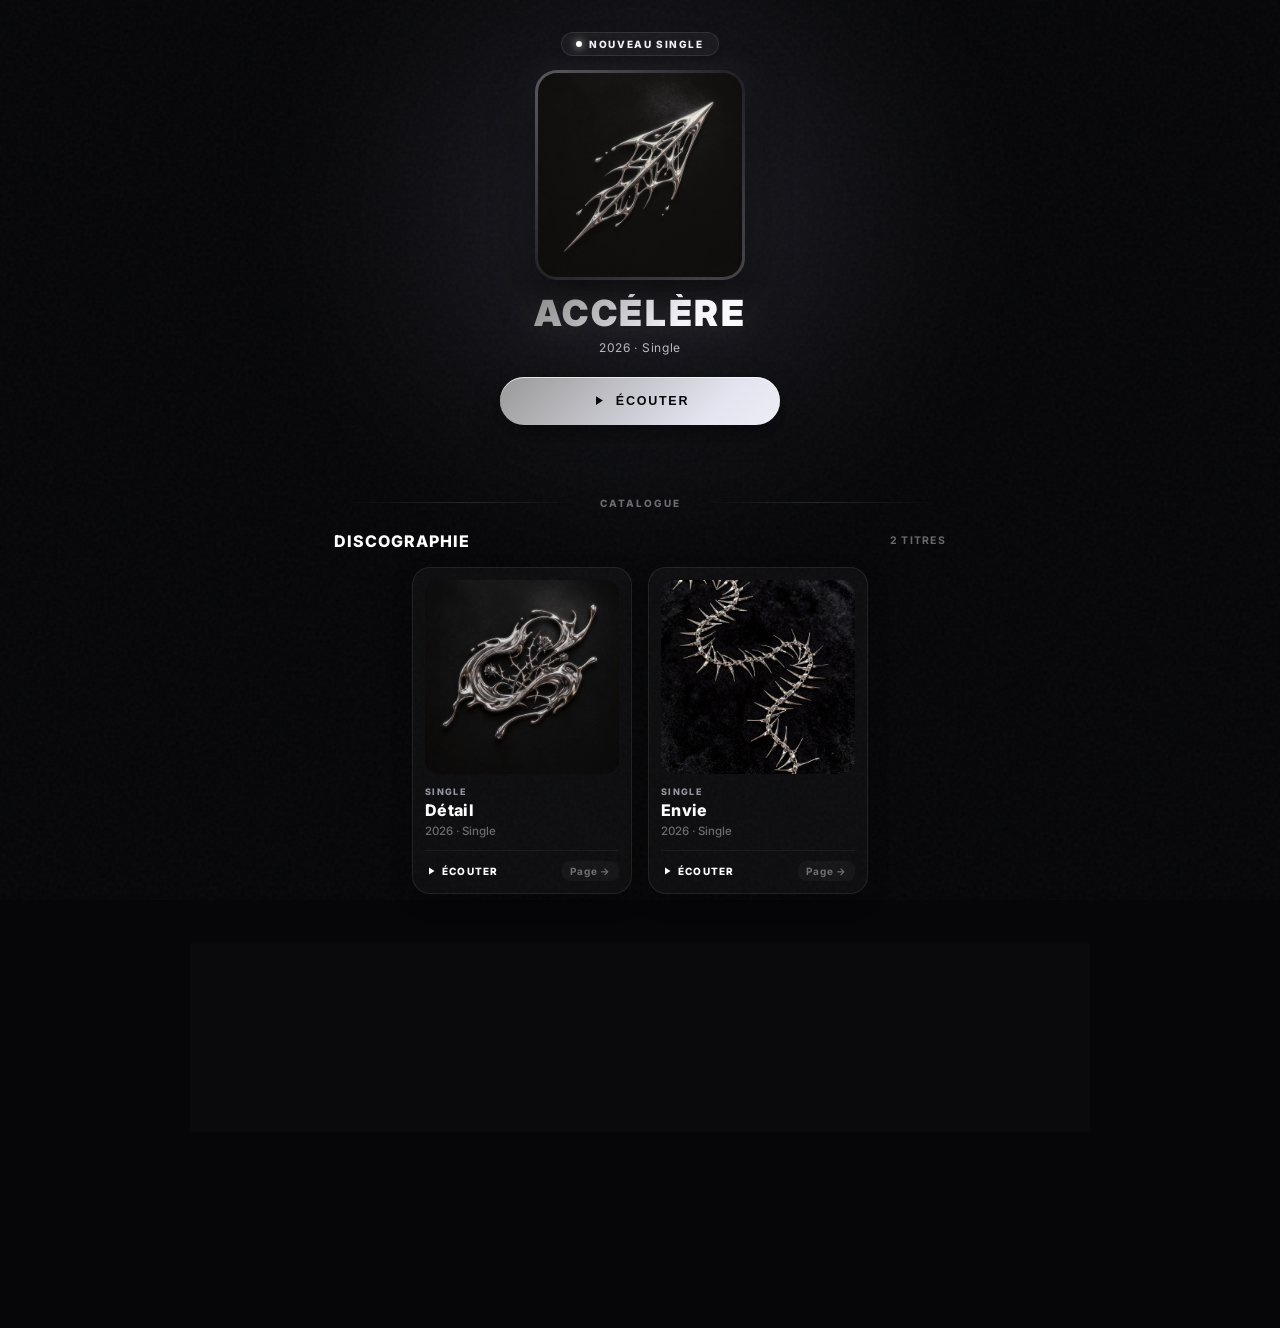
==== commit b971d9a9: "accelere v2" ====
--- a/index.html
+++ b/index.html
@@ -6,14 +6,14 @@
   <meta name="viewport" content="width=device-width, initial-scale=1.0, maximum-scale=1.0, user-scalable=no">
   <meta name="theme-color" content="#060608">
   <meta name="apple-mobile-web-app-status-bar-style" content="black-translucent">
-  <title>MERILIA — Site Officiel | Musique & Discographie</title>
+  <title>MERILIA - Site Officiel</title>
   <meta name="description"
     content="Site officiel du projet musical MERILIA (Drum & Bass · Liquid · Dance-pop). Découvrez le nouveau single et l'ensemble de la discographie.">
 
   <!-- Open Graph / Meta Réseaux Sociaux -->
   <meta property="og:type" content="music.musician">
   <meta property="og:site_name" content="MERILIA">
-  <meta property="og:title" content="MERILIA — Site Officiel | Musique & Discographie">
+  <meta property="og:title" content="MERILIA - Site Officiel">
   <meta property="og:description"
     content="Découvrez l'univers musical de MERILIA. Dernier single disponible sur toutes les plateformes de streaming.">
   <meta property="og:image" content="cover_accelere.jpg">
@@ -21,8 +21,8 @@
 
   <!-- Twitter Card -->
   <meta name="twitter:card" content="summary_large_image">
-  <meta name="twitter:title" content="MERILIA — Site Officiel">
-  <meta name="twitter:description" content="Projet musical Drum & Bass / Liquid Dance-pop. Écoutez le dernier titre.">
+  <meta name="twitter:title" content="MERILIA - Site Officiel">
+  <meta name="twitter:description" content="Découvrez l'univers musical de MERILIA. Dernier single disponible sur toutes les plateformes de streaming.">
   <meta name="twitter:image" content="cover_accelere.jpg">
 
   <!-- Données Structurées Schema.org -->
@@ -171,7 +171,7 @@
 
     .brand-logo span {
       background: linear-gradient(135deg, #fff 0%, var(--silver-bright) 50%, #999 100%);
-      -webkit-background-clip: text;
+      background-clip: text;
       -webkit-text-fill-color: transparent;
     }
 
@@ -223,6 +223,17 @@
       display: flex;
       flex-direction: column;
       align-items: center;
+      animation: fadeUp .9s var(--ease) both;
+    }
+
+    @keyframes fadeUp {
+      from { opacity: 0; transform: translateY(24px); }
+      to   { opacity: 1; transform: translateY(0); }
+    }
+
+    @keyframes fadeInUp {
+      from { opacity: 0; transform: translateY(12px); }
+      to   { opacity: 1; transform: translateY(0); }
     }
 
     /* ============================================
@@ -231,7 +242,7 @@
     .hero-section {
       width: 100%;
       max-width: 520px;
-      margin: 18px auto 32px auto;
+      margin: 32px auto 32px auto;
       text-align: center;
       display: flex;
       flex-direction: column;
@@ -255,6 +266,7 @@
       color: var(--silver-bright);
       margin-bottom: 14px;
       box-shadow: 0 4px 15px rgba(0, 0, 0, 0.25);
+      animation: fadeInUp .8s .1s both;
     }
 
     .hero-badge .badge-dot {
@@ -271,7 +283,7 @@
       50% { opacity: 0.4; transform: scale(0.85); }
     }
 
-    /* Pochette Hero — taille optimisée pour apercevoir la discographie sans scroll excessif */
+    /* Pochette Hero */
     .hero-artwork-frame {
       position: relative;
       width: clamp(170px, 42vw, 210px);
@@ -285,6 +297,7 @@
       margin-bottom: 14px;
       transition: transform 0.4s var(--ease), box-shadow 0.4s var(--ease);
       cursor: pointer;
+      animation: fadeInUp .8s .2s both;
     }
 
     .hero-artwork-frame:hover {
@@ -320,9 +333,9 @@
       line-height: 1.1;
       background: linear-gradient(135deg, #888 0%, var(--silver-bright) 35%, #fff 50%, var(--silver-bright) 65%, #888 100%);
       background-size: 200% 200%;
-      -webkit-background-clip: text;
+      background-clip: text;
       -webkit-text-fill-color: transparent;
-      animation: chromeShift 8s ease-in-out infinite;
+      animation: fadeInUp .8s .3s both, chromeShift 8s ease-in-out infinite;
       margin-bottom: 4px;
       filter: drop-shadow(0 0 16px rgba(255, 255, 255, 0.1));
     }
@@ -339,6 +352,7 @@
       letter-spacing: 0.06em;
       margin-bottom: 20px;
       line-height: 1.6;
+      animation: fadeInUp .8s .4s both;
     }
 
     /* Bouton CTA Principal */
@@ -368,7 +382,7 @@
       transition: all 0.3s var(--ease);
       user-select: none;
       -webkit-tap-highlight-color: transparent;
-      animation: chromeBtn 6s ease-in-out infinite;
+      animation: fadeInUp .8s .5s both, chromeBtn 6s ease-in-out infinite;
     }
 
     @keyframes chromeBtn {
@@ -398,6 +412,7 @@
       justify-content: center;
       gap: 12px;
       margin-top: 12px;
+      animation: fadeInUp .8s .6s both;
     }
 
     .quick-icon-btn {
@@ -438,6 +453,7 @@
       justify-content: center;
       gap: 16px;
       margin: 28px 0 22px 0;
+      animation: fadeInUp .8s .7s both;
     }
 
     .section-divider .divider-line {
@@ -465,6 +481,7 @@
       display: flex;
       flex-direction: column;
       align-items: center;
+      animation: fadeInUp .8s .8s both;
     }
 
     .discography-header {
@@ -676,15 +693,21 @@
       margin-bottom: 60px;
       text-align: center;
       backdrop-filter: blur(12px);
+      animation: fadeInUp .8s .9s both;
     }
 
     .about-title {
-      font-size: 13px;
-      font-weight: 800;
-      letter-spacing: 0.2em;
+      font-size: clamp(14px, 2.5vw, 20px);
+      font-weight: 900;
+      letter-spacing: 0.22em;
       text-transform: uppercase;
-      color: var(--silver);
-      margin-bottom: 12px;
+      background: linear-gradient(135deg, #888 0%, var(--silver-bright) 35%, #fff 50%, var(--silver-bright) 65%, #888 100%);
+      background-size: 200% 200%;
+      -webkit-background-clip: text;
+      background-clip: text;
+      -webkit-text-fill-color: transparent;
+      animation: chromeShift 8s ease-in-out infinite;
+      margin-bottom: 16px;
     }
 
     .about-desc {
@@ -708,6 +731,7 @@
       padding-top: 20px;
       border-top: 1px solid rgba(255, 255, 255, 0.06);
       text-align: center;
+      animation: fadeInUp .8s 1s both;
     }
 
     .footer-socials {
@@ -949,250 +973,7 @@
     [data-plat="tidal"] .sheet-platform-icon { color: #fff; }
     [data-plat="qobuz"] .sheet-platform-icon { color: #fff; }
 
-    /* ============================================
-       MODALE PRE-SAVE (LEAD CAPTURE IG / SMS)
-       ============================================ */
-    .presave-modal-ov {
-      position: fixed;
-      inset: 0;
-      z-index: 1100;
-      display: flex;
-      align-items: center;
-      justify-content: center;
-      background: rgba(0, 0, 0, 0);
-      pointer-events: none;
-      transition: background .4s var(--ease);
-      padding: 20px;
-    }
-
-    .presave-modal-ov.active {
-      background: rgba(0, 0, 0, 0.78);
-      pointer-events: auto;
-      backdrop-filter: blur(14px);
-      -webkit-backdrop-filter: blur(14px);
-    }
-
-    .presave-modal-card {
-      width: 100%;
-      max-width: 420px;
-      background: #0e0e14;
-      border: 1px solid rgba(255, 255, 255, 0.12);
-      border-radius: 28px;
-      padding: 32px 24px;
-      transform: translateY(20px) scale(0.95);
-      opacity: 0;
-      transition: all .38s var(--ease);
-      box-shadow: 0 24px 60px rgba(0, 0, 0, 0.85);
-      max-height: 90vh;
-      overflow-y: auto;
-    }
-
-    .presave-modal-ov.active .presave-modal-card {
-      transform: translateY(0) scale(1);
-      opacity: 1;
-    }
-
-    .presave-modal-card.keyboard-up {
-      transform: translateY(-80px) scale(1) !important;
-    }
-
-    .pm-icon {
-      width: 48px;
-      height: 48px;
-      border-radius: 50%;
-      background: rgba(192, 192, 204, 0.1);
-      display: flex;
-      align-items: center;
-      justify-content: center;
-      margin: 0 auto 16px;
-    }
-
-    .pm-icon svg {
-      width: 22px;
-      height: 22px;
-      fill: none;
-      stroke: var(--silver-bright);
-      stroke-width: 2;
-      stroke-linecap: round;
-      stroke-linejoin: round;
-    }
-
-    .pm-title {
-      font-size: 20px;
-      font-weight: 800;
-      color: #fff;
-      margin-bottom: 6px;
-      text-align: center;
-    }
-
-    .pm-desc {
-      font-size: 13.5px;
-      line-height: 1.55;
-      color: var(--t2);
-      margin-bottom: 22px;
-      text-align: center;
-    }
-
-    .pm-toggle {
-      display: flex;
-      background: rgba(255, 255, 255, 0.04);
-      padding: 4px;
-      border-radius: 14px;
-      margin-bottom: 18px;
-      border: 1px solid rgba(255, 255, 255, 0.08);
-    }
-
-    .pm-toggle-btn {
-      flex: 1;
-      padding: 10px;
-      font-size: 11px;
-      font-weight: 700;
-      text-transform: uppercase;
-      letter-spacing: 0.08em;
-      color: var(--t3);
-      cursor: pointer;
-      border-radius: 10px;
-      transition: all 0.3s var(--ease);
-      border: none;
-      background: transparent;
-      font-family: var(--font);
-    }
-
-    .pm-toggle-btn.active {
-      background: rgba(255, 255, 255, 0.12);
-      color: var(--silver-bright);
-      box-shadow: 0 2px 10px rgba(0, 0, 0, 0.3);
-    }
-
-    .pm-input-group {
-      margin-bottom: 18px;
-      text-align: left;
-    }
-
-    .pm-input-label {
-      font-size: 11px;
-      text-transform: uppercase;
-      letter-spacing: 0.1em;
-      color: var(--t3);
-      margin-bottom: 8px;
-      display: block;
-      font-weight: 600;
-    }
-
-    .pm-input-wrap {
-      position: relative;
-      width: 100%;
-    }
-
-    .pm-input {
-      width: 100%;
-      background: rgba(255, 255, 255, 0.04);
-      border: 1px solid rgba(255, 255, 255, 0.08);
-      border-radius: 14px;
-      padding: 16px 16px 16px 36px;
-      color: #fff;
-      font-family: var(--font);
-      font-size: 15px;
-      outline: none;
-      transition: all 0.3s var(--ease);
-    }
-
-    .pm-input.phone-input {
-      padding-left: 16px;
-    }
-
-    .pm-input::placeholder { color: rgba(255,255,255,0.25); }
-    .pm-input:focus {
-      border-color: var(--silver-bright);
-      background: rgba(255,255,255,0.07);
-      box-shadow: 0 0 15px rgba(192,192,204,0.25);
-    }
-    .pm-input.error { border-color: #ff4d4d !important; box-shadow: 0 0 15px rgba(255,77,77,0.4) !important; }
-
-    .pm-at {
-      position: absolute;
-      left: 14px;
-      top: 50%;
-      transform: translateY(-50%);
-      color: var(--t3);
-      font-weight: 600;
-      pointer-events: none;
-    }
-
-    .pm-submit-btn {
-      position: relative;
-      display: flex;
-      align-items: center;
-      justify-content: center;
-      gap: 10px;
-      width: 100%;
-      padding: 18px 24px;
-      font-family: var(--font);
-      font-size: 13px;
-      font-weight: 800;
-      letter-spacing: 0.12em;
-      text-transform: uppercase;
-      color: #060608;
-      background: linear-gradient(135deg, #999, var(--silver-light), #fff, var(--silver-light), #999);
-      background-size: 400% 400%;
-      border: none;
-      border-radius: 50px;
-      cursor: pointer;
-      outline: none;
-      overflow: hidden;
-      transition: all .35s var(--ease);
-      box-shadow: 0 8px 30px rgba(0,0,0,0.6), inset 0 1px 0 rgba(255,255,255,0.6);
-      animation: chromeBtn 6s ease-in-out infinite;
-    }
-    .pm-submit-btn:hover { transform: translateY(-2px) scale(1.01); }
-    .pm-submit-btn:active { transform: translateY(1px) scale(.98); }
-
-    .pm-success {
-      display: none;
-      text-align: center;
-      padding: 16px 0;
-    }
-    .pm-success h3 {
-      font-size: 22px;
-      margin-bottom: 10px;
-      color: var(--silver-bright);
-    }
-    .pm-success p { color: var(--t2); font-size: 14px; line-height: 1.5; }
-
-    .pm-success-icon {
-      width: 58px;
-      height: 58px;
-      background: var(--silver-bright);
-      border-radius: 50%;
-      display: flex;
-      align-items: center;
-      justify-content: center;
-      margin: 0 auto 16px;
-      animation: pmScaleIn .5s var(--spring) both;
-    }
-    @keyframes pmScaleIn {
-      0% { transform: scale(0.6); opacity: 0; }
-      100% { transform: scale(1); opacity: 1; }
-    }
-    .pm-success-icon svg { width: 30px; height: 30px; fill: none; stroke: #060608; stroke-width: 3; }
-
-    .pm-close-btn {
-      display: block;
-      margin-top: 16px;
-      width: 100%;
-      padding: 12px;
-      background: transparent;
-      border: 1px solid rgba(255,255,255,0.1);
-      color: var(--t3);
-      font-family: var(--font);
-      font-size: 12px;
-      font-weight: 700;
-      letter-spacing: 0.08em;
-      border-radius: 50px;
-      cursor: pointer;
-      transition: all .2s ease;
-    }
-    .pm-close-btn:hover { border-color: rgba(255,255,255,0.3); color: #fff; }
+    /* (Styles de la modale pre-save gérés par modal.js) */
 
     /* ============================================
        RESPONSIVE MOBILE
@@ -1235,14 +1016,7 @@
   </div>
   <div class="bg-noise"></div>
 
-  <!-- Barre de navigation minimale -->
-  <header class="site-nav">
-    <div class="nav-inner">
-      <a href="index.html" class="brand-logo" aria-label="MERILIA Accueil">
-        <span>MERILIA</span>
-      </a>
-    </div>
-  </header>
+
 
   <main class="page-main">
     <!-- ============================================
@@ -1297,7 +1071,7 @@
     <section class="about-card" id="a-propos">
       <h3 class="about-title">MERILIA</h3>
       <p class="about-desc">
-        MERILIA évolue à la croisée de la pop et de la drum and bass. Inspirée par l’intensité de Mylène Farmer et l’énergie brute de la scène électro, elle façonne un univers aérien, dark et sensuel, où chaque morceau oscille entre vertige et apesanteur. Avec le compositeur SAINT-DROP, ils forment un duo fusionnel, sculptant une signature sonore immersive et texturée. MERILIA explore le renouveau, l’amour et la liberté avec une puissance magnétique, dans un monde où l’ombre et la lumière se confondent.
+        MERILIA évolue à la croisée de la pop et de la drum and bass. Inspirée par l’intensité de Mylène Farmer et l’énergie brute de la scène électro, elle façonne un univers aérien, dark et sensuel, où chaque morceau oscille entre vertige et apesanteur.
       </p>
     </section>
 
@@ -1346,61 +1120,11 @@
     </div>
   </div>
 
-  <!-- ============================================
-       MODALE PRE-SAVE (INSCRIPTION IG / SMS)
-       ============================================ -->
-  <div class="presave-modal-ov" id="presave-modal" role="dialog" aria-modal="true" aria-hidden="true">
-    <div class="presave-modal-card" id="presave-modal-card">
-
-      <!-- Icône IG (mode par défaut) -->
-      <div class="pm-icon" id="pm-icon">
-        <svg viewBox="0 0 24 24"><rect x="2" y="2" width="20" height="20" rx="5" ry="5"/><circle cx="12" cy="12" r="5"/><circle cx="17.5" cy="6.5" r="1.2" fill="var(--silver-bright)" stroke="none"/></svg>
-      </div>
-
-      <!-- Contenu du formulaire -->
-      <div id="pm-form-content">
-        <h3 class="pm-title">Rejoindre la liste</h3>
-        <p class="pm-desc" id="pm-desc">Laisse ton Instagram ou numéro pour recevoir le lien dès la sortie.</p>
-
-        <div class="pm-toggle">
-          <button type="button" class="pm-toggle-btn active" id="pm-btn-ig">Instagram</button>
-          <button type="button" class="pm-toggle-btn" id="pm-btn-sms">SMS</button>
-        </div>
-
-        <div class="pm-input-group" id="pm-ig-group">
-          <label class="pm-input-label">Ton Instagram</label>
-          <div class="pm-input-wrap">
-            <span class="pm-at">@</span>
-            <input type="text" id="pm-handle" class="pm-input" placeholder="ton_pseudo"
-              autocomplete="off" autocapitalize="none" autocorrect="off" spellcheck="false">
-          </div>
-        </div>
-
-        <div class="pm-input-group" id="pm-sms-group" style="display:none;">
-          <label class="pm-input-label">Ton Numéro (FR)</label>
-          <div class="pm-input-wrap">
-            <input type="tel" id="pm-phone" class="pm-input phone-input" placeholder="06 12 34 56 78">
-          </div>
-        </div>
-
-        <button class="pm-submit-btn" id="pm-submit" type="button">Confirmer la pre-save</button>
-      </div>
-
-      <!-- État succès -->
-      <div class="pm-success" id="pm-success">
-        <div class="pm-success-icon">
-          <svg viewBox="0 0 24 24"><path d="M20 6L9 17l-5-5"/></svg>
-        </div>
-        <h3>T'es bien inscrit(e)&nbsp;!</h3>
-        <p id="pm-success-msg">Tu recevras le lien en avant-première dès la sortie. 🔥</p>
-        <button class="pm-close-btn" id="pm-success-close">Fermer</button>
-      </div>
-
-    </div>
-  </div>
+  <!-- Modale pre-save injectée dynamiquement par modal.js -->
 
   <script src="config.js"></script>
   <script src="transitions.js"></script>
+  <script src="modal.js"></script>
   <script>
     document.addEventListener('DOMContentLoaded', () => {
       const releases = CONFIG.releases || [];
@@ -1434,12 +1158,14 @@
         heroTitle.textContent = featured.title;
         heroCover.src = featured.cover;
         heroCover.alt = `MERILIA — ${featured.title}`;
-        if (featured.badge) heroBadgeText.textContent = featured.badge;
 
         const released = isReleased(featured);
 
+        // Badge dynamique selon statut
+        heroBadgeText.textContent = released ? 'NOUVEAU SINGLE' : 'NOUVEAU SINGLE · PRE-SAVE';
+
         heroMeta.textContent = released
-          ? `${featured.year || '2026'} · Single · Disponible à l'écoute`
+          ? `${featured.year || '2026'} · Single`
           : `${featured.year || '2026'} · Single · En pré-sauvegarde`;
 
         // Label du bouton CTA
@@ -1457,8 +1183,8 @@
             // Morceau sorti avec liens → ouvre le drawer d'écoute
             openListenModal(featured);
           } else if (!released) {
-            // En pre-save → ouvre la modale d'inscription directement
-            openPreSaveModal(featured);
+            // En pre-save → ouvre la modale d'inscription directement via modal.js
+            if (window.openPreSaveModal) window.openPreSaveModal(featured);
           } else if (featured.pageUrl) {
             window.location.href = featured.pageUrl;
           }
@@ -1543,6 +1269,8 @@
           const hasStreamingLinks = rel.links && Object.values(rel.links).some(l => l && !l.endsWith('.html'));
           if (rel.status === 'available' && hasStreamingLinks) {
             openListenModal(rel);
+          } else if (rel.status === 'presave') {
+            if (window.openPreSaveModal) window.openPreSaveModal(rel);
           } else if (rel.pageUrl) {
             window.location.href = rel.pageUrl;
           }
@@ -1643,141 +1371,11 @@
       modalClose.addEventListener('click', closeListenModal);
       listenModal.addEventListener('click', (e) => { if (e.target === listenModal) closeListenModal(); });
 
-      // ─── MODALE PRE-SAVE ────────────────────────
-      const psModal = document.getElementById('presave-modal');
-      const psCard = document.getElementById('presave-modal-card');
-      const psFormContent = document.getElementById('pm-form-content');
-      const psSuccess = document.getElementById('pm-success');
-      const psIcon = document.getElementById('pm-icon');
-      const psDesc = document.getElementById('pm-desc');
-      const psBtnIg = document.getElementById('pm-btn-ig');
-      const psBtnSms = document.getElementById('pm-btn-sms');
-      const psIgGroup = document.getElementById('pm-ig-group');
-      const psSmsGroup = document.getElementById('pm-sms-group');
-      const psHandle = document.getElementById('pm-handle');
-      const psPhone = document.getElementById('pm-phone');
-      const psSubmit = document.getElementById('pm-submit');
-      const psSuccessMsg = document.getElementById('pm-success-msg');
-      const psSuccessClose = document.getElementById('pm-success-close');
-
-      let psMode = 'ig';
-      let psCurrentRel = null;
-
-      const PS_ICONS = {
-        ig: `<svg viewBox="0 0 24 24"><rect x="2" y="2" width="20" height="20" rx="5" ry="5"/><circle cx="12" cy="12" r="5"/><circle cx="17.5" cy="6.5" r="1.2" fill="var(--silver-bright)" stroke="none"/></svg>`,
-        sms: `<svg viewBox="0 0 24 24"><path d="M21 15a2 2 0 0 1-2 2H7l-4 4V5a2 2 0 0 1 2-2h14a2 2 0 0 1 2 2z"/></svg>`
-      };
-
-      function openPreSaveModal(rel) {
-        psCurrentRel = rel;
-        psMode = 'ig';
-        // Reset form
-        psFormContent.style.display = 'block';
-        psSuccess.style.display = 'none';
-        psIcon.innerHTML = PS_ICONS.ig;
-        psDesc.innerHTML = `Laisse ton Instagram ou numéro pour recevoir le lien de <strong>${rel.title}</strong> dès la sortie.`;
-        psBtnIg.classList.add('active');
-        psBtnSms.classList.remove('active');
-        psIgGroup.style.display = 'block';
-        psSmsGroup.style.display = 'none';
-        psHandle.value = '';
-        psPhone.value = '';
-        psHandle.classList.remove('error');
-        psPhone.classList.remove('error');
-        psSubmit.textContent = 'Confirmer la pre-save';
-        psSubmit.style.opacity = '';
-        psSubmit.style.pointerEvents = '';
-
-        psModal.classList.add('active');
-        psModal.setAttribute('aria-hidden', 'false');
-        setTimeout(() => psHandle.focus(), 350);
-      }
-
-      function closePreSaveModal() {
-        psModal.classList.remove('active');
-        psModal.setAttribute('aria-hidden', 'true');
-      }
-
-      psBtnIg.addEventListener('click', () => {
-        psMode = 'ig';
-        psBtnIg.classList.add('active');
-        psBtnSms.classList.remove('active');
-        psIgGroup.style.display = 'block';
-        psSmsGroup.style.display = 'none';
-        psIcon.innerHTML = PS_ICONS.ig;
-        psDesc.innerHTML = `Laisse ton Instagram pour recevoir le lien de <strong>${psCurrentRel?.title || ''}</strong> dès la sortie.`;
-      });
-
-      psBtnSms.addEventListener('click', () => {
-        psMode = 'sms';
-        psBtnIg.classList.remove('active');
-        psBtnSms.classList.add('active');
-        psIgGroup.style.display = 'none';
-        psSmsGroup.style.display = 'block';
-        psIcon.innerHTML = PS_ICONS.sms;
-        psDesc.innerHTML = `Laisse ton numéro pour recevoir le rappel de <strong>${psCurrentRel?.title || ''}</strong> par SMS dès la sortie.`;
-      });
-
-      [psHandle, psPhone].forEach(inp => {
-        inp.addEventListener('keydown', e => { if (e.key === 'Enter') { e.preventDefault(); inp.blur(); submitPreSave(); } });
-        inp.addEventListener('focus', () => { if (window.innerWidth < 640) psCard.classList.add('keyboard-up'); });
-        inp.addEventListener('blur', () => psCard.classList.remove('keyboard-up'));
-        inp.addEventListener('input', () => inp.classList.remove('error'));
-      });
-
-      psSubmit.addEventListener('click', submitPreSave);
-
-      function submitPreSave() {
-        let value = '';
-        const inputEl = psMode === 'ig' ? psHandle : psPhone;
-
-        if (psMode === 'ig') {
-          value = psHandle.value.trim().toLowerCase().replace(/^@/, '');
-        } else {
-          const raw = psPhone.value.trim().replace(/[\s\-\.]/g, '');
-          value = /^(?:(?:\+|00)33|0)[67]\d{8}$/.test(raw) ? raw : '';
-        }
-
-        if (!value) {
-          inputEl.classList.add('error');
-          inputEl.focus();
-          return;
-        }
-
-        psSubmit.textContent = 'Envoi en cours...';
-        psSubmit.style.opacity = '0.7';
-        psSubmit.style.pointerEvents = 'none';
-
-        const payload = {
-          contact: value,
-          method: psMode,
-          track: psCurrentRel?.title || 'Accélère',
-          sheet: 'ACCELERE',
-          date: new Date().toLocaleString()
-        };
-
-        fetch('https://script.google.com/macros/s/AKfycbyKzkcj_uCQzfkTubH6LJ9H_Q67q0x4SKi_5qnlpc6QfKcIgbvPrnBgZvov7v9hyqm8/exec', {
-          method: 'POST',
-          mode: 'no-cors',
-          body: JSON.stringify(payload)
-        }).catch(e => console.error(e));
-
-        setTimeout(() => {
-          psFormContent.style.display = 'none';
-          psIcon.style.display = 'none';
-          psSuccess.style.display = 'block';
-          psSuccessMsg.innerHTML = `Tu recevras le lien direct vers <strong>${psCurrentRel?.title || 'Accélère'}</strong> en avant-première dès sa sortie. 🔥`;
-        }, 600);
-      }
-
-      psSuccessClose.addEventListener('click', closePreSaveModal);
-      psModal.addEventListener('mousedown', e => { if (e.target === psModal) closePreSaveModal(); });
-
-      // ESC ferme les deux modales
+      // ESC ferme les modales
       document.addEventListener('keydown', e => {
         if (e.key === 'Escape') {
           if (listenModal.classList.contains('is-open')) closeListenModal();
-          if (psModal.classList.contains('active')) closePreSaveModal();
+          if (window.closeModal) window.closeModal();
         }
       });
     });
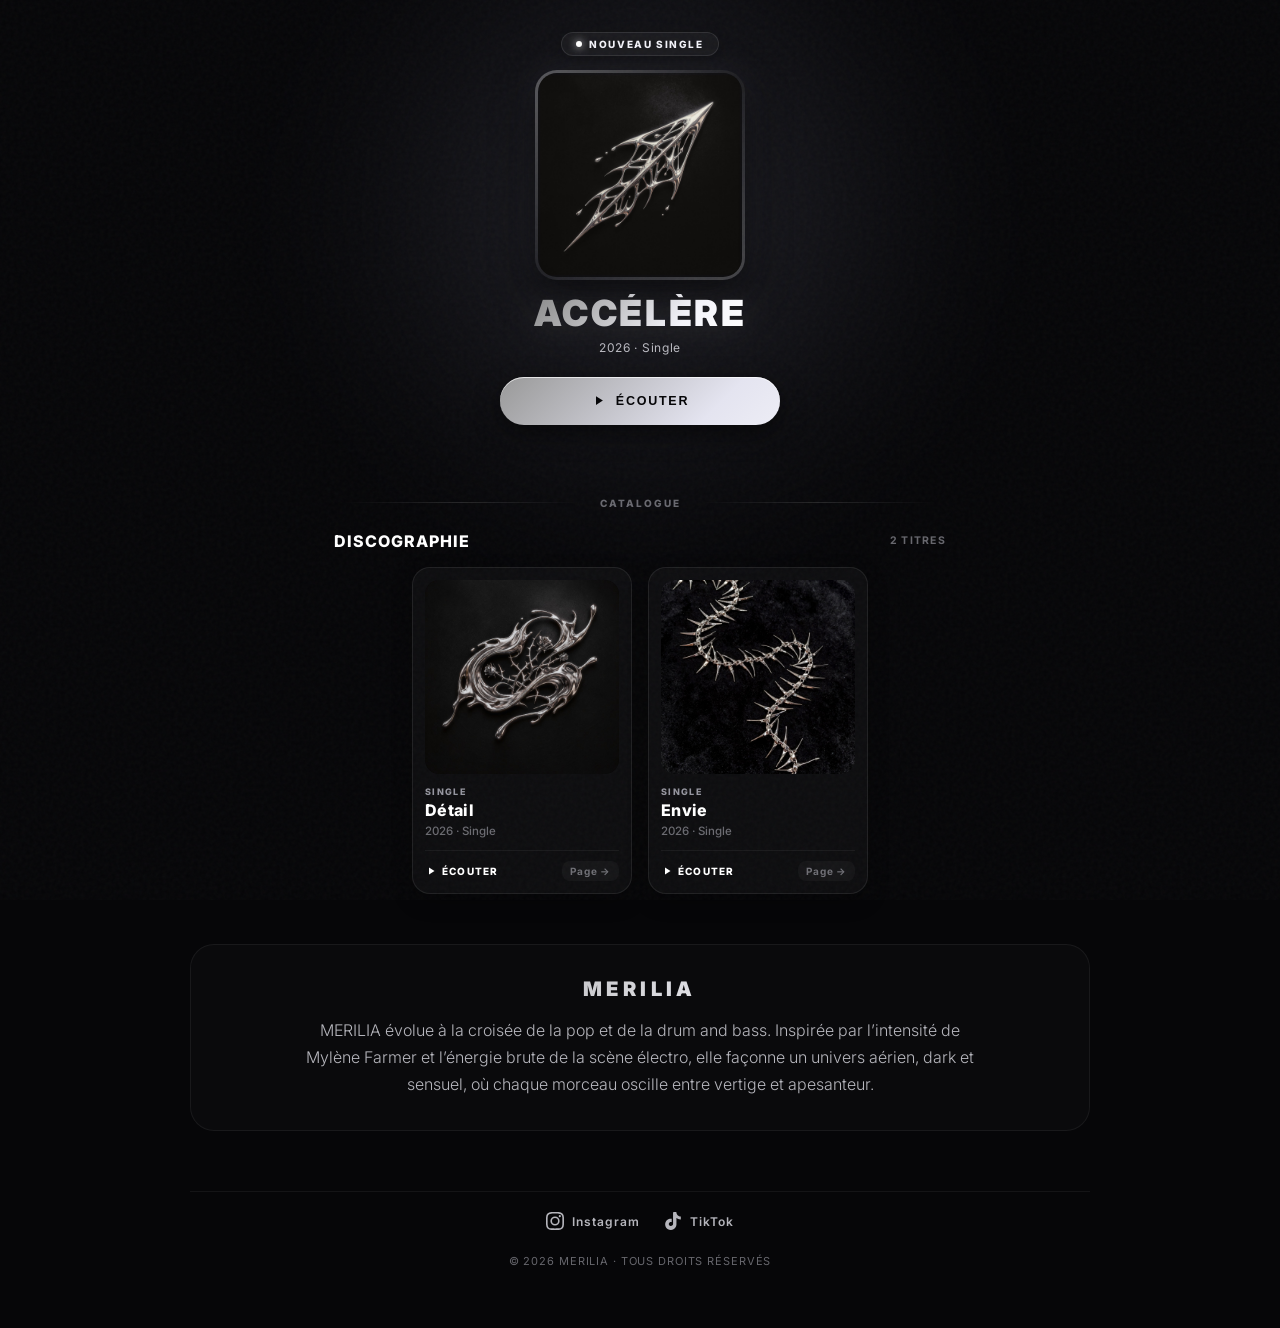
==== commit 1c1618ed: "fix -" ====
--- a/index.html
+++ b/index.html
@@ -53,7 +53,7 @@
 
   <style>
     /* ============================================
-       🎨 DESIGN SYSTEM — LIQUID CHROME & DEEP SPACE
+       🎨 DESIGN SYSTEM - LIQUID CHROME & DEEP SPACE
        ============================================ */
     :root {
       --bg: #060608;
@@ -134,7 +134,7 @@
     }
 
     /* ============================================
-       NAVIGATION — MINIMAL & PRESTIGE
+       NAVIGATION - MINIMAL & PRESTIGE
        ============================================ */
     .site-nav {
       position: sticky;
@@ -237,7 +237,7 @@
     }
 
     /* ============================================
-       HERO — DERNIÈRE SORTIE (COMPACTE & PERCUTANTE)
+       HERO - DERNIÈRE SORTIE (COMPACTE & PERCUTANTE)
        ============================================ */
     .hero-section {
       width: 100%;
@@ -509,7 +509,7 @@
       text-transform: uppercase;
     }
 
-    /* Grille de morceaux — centrée avec flex/grid */
+    /* Grille de morceaux - centrée avec flex/grid */
     .releases-grid {
       display: flex;
       flex-wrap: wrap;
@@ -1020,7 +1020,7 @@
 
   <main class="page-main">
     <!-- ============================================
-         HERO SECTION — DERNIÈRE SORTIE (FEATURED)
+         HERO SECTION - DERNIÈRE SORTIE (FEATURED)
          ============================================ -->
     <section class="hero-section" id="hero" aria-label="Sortie musicale">
       <div class="hero-badge" id="hero-badge">
@@ -1157,7 +1157,7 @@
       if (featured) {
         heroTitle.textContent = featured.title;
         heroCover.src = featured.cover;
-        heroCover.alt = `MERILIA — ${featured.title}`;
+        heroCover.alt = `MERILIA - ${featured.title}`;
 
         const released = isReleased(featured);
 
@@ -1219,7 +1219,7 @@
             btn.target = '_blank';
             btn.rel = 'noopener';
             btn.title = `${p.name} · Écouter "${featured.title}"`;
-            btn.setAttribute('aria-label', `${p.name} — Écouter ${featured.title}`);
+            btn.setAttribute('aria-label', `${p.name} - Écouter ${featured.title}`);
             btn.innerHTML = p.icon;
             quickContainer.appendChild(btn);
           }
@@ -1240,11 +1240,11 @@
         card.className = 'release-card';
         card.setAttribute('role', 'button');
         card.setAttribute('tabindex', '0');
-        card.setAttribute('aria-label', `${rel.title} — ${rel.badge || 'Single'}`);
+        card.setAttribute('aria-label', `${rel.title} - ${rel.badge || 'Single'}`);
 
         card.innerHTML = `
           <div class="release-card-cover-wrap">
-            <img src="${rel.cover}" alt="MERILIA — ${rel.title}" class="release-card-img" loading="lazy">
+            <img src="${rel.cover}" alt="MERILIA - ${rel.title}" class="release-card-img" loading="lazy">
             <div class="card-play-overlay">
               <div class="card-play-bubble" aria-label="Écouter ${rel.title}">
                 <svg viewBox="0 0 24 24"><path d="M8 5v14l11-7z" /></svg>
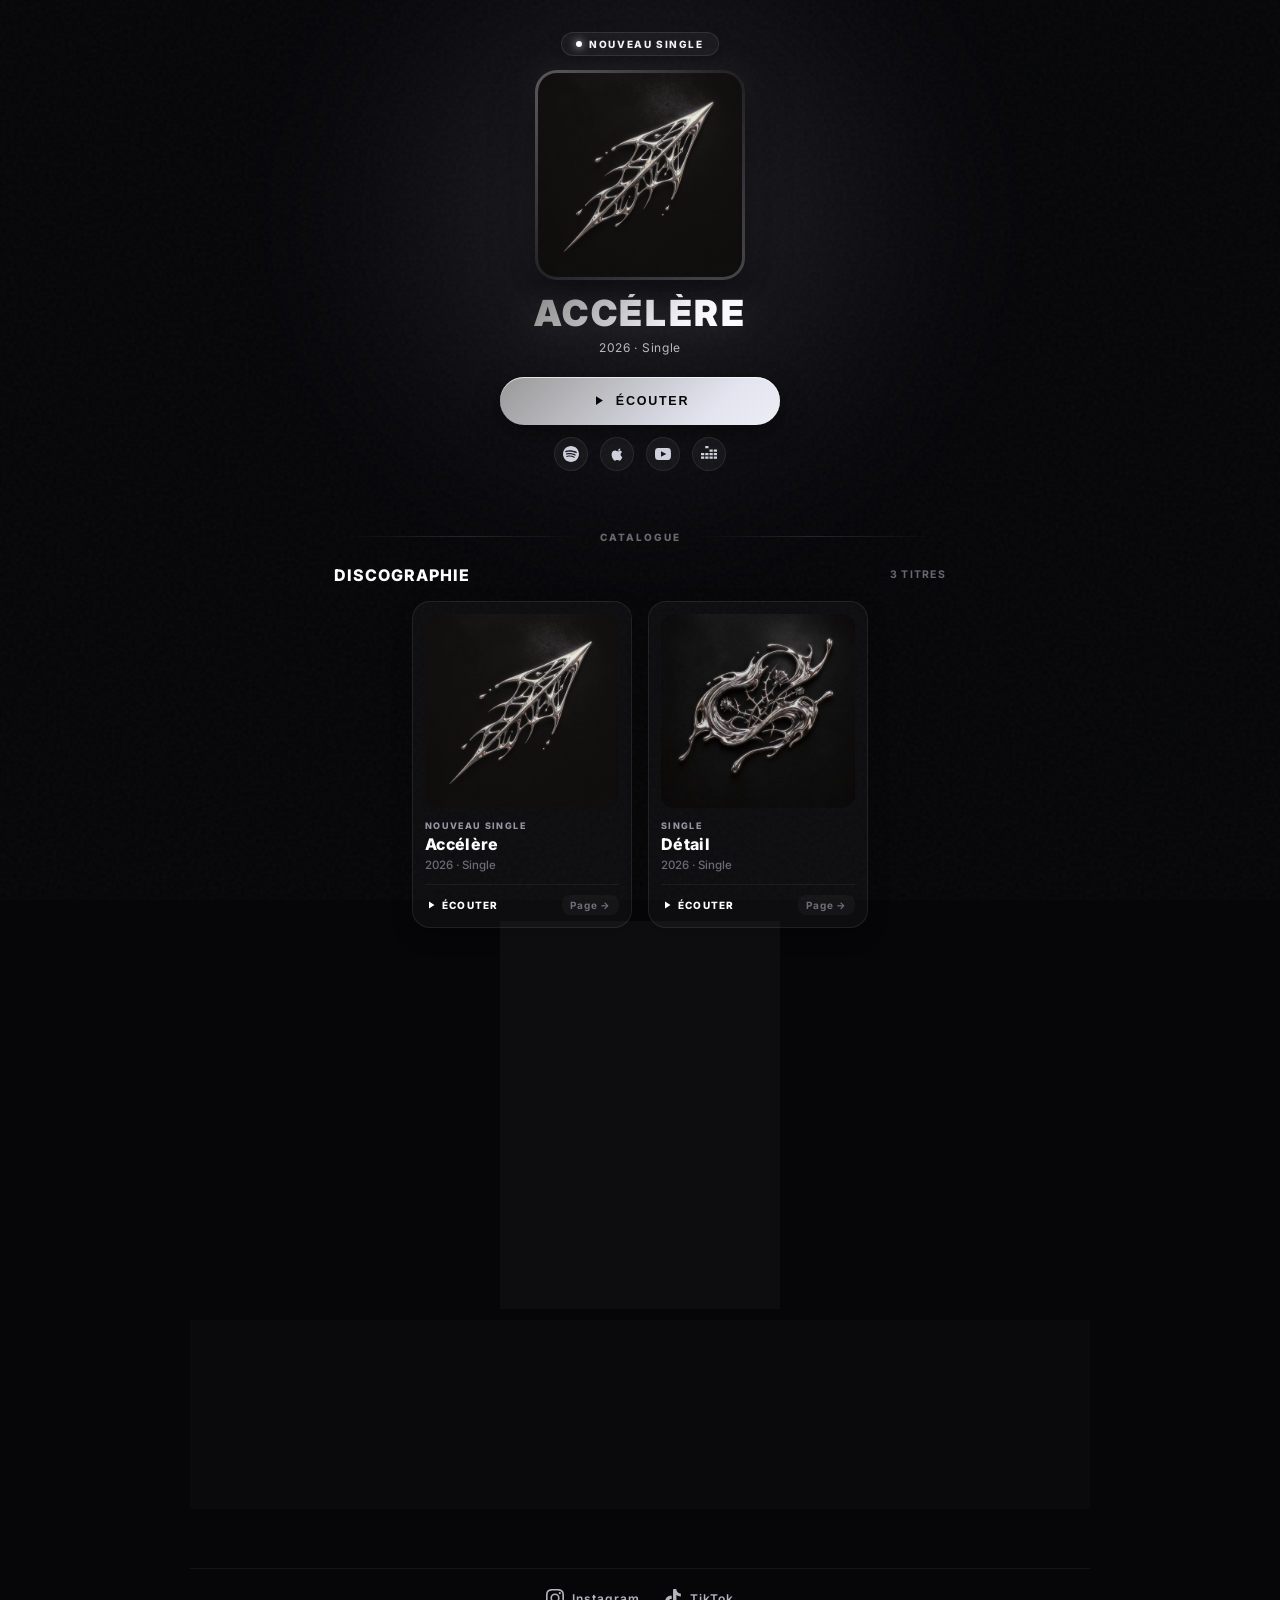
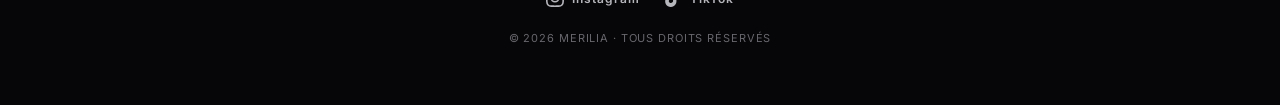
==== commit 4b63bdc1: "update accelere" ====
--- a/index.html
+++ b/index.html
@@ -1025,7 +1025,7 @@
     <section class="hero-section" id="hero" aria-label="Sortie musicale">
       <div class="hero-badge" id="hero-badge">
         <span class="badge-dot"></span>
-        <span id="hero-badge-text">FUTURE SORTIE</span>
+        <span id="hero-badge-text">NOUVEAU SINGLE</span>
       </div>
 
       <div class="hero-artwork-frame" id="hero-art-frame" role="button" tabindex="0" aria-label="Écouter le morceau">
@@ -1034,7 +1034,7 @@
 
 
       <h1 class="hero-track-title" id="hero-title">ACCÉLÈRE</h1>
-      <p class="hero-meta-sub" id="hero-meta">Nouveau single · En pré-sauvegarde</p>
+      <p class="hero-meta-sub" id="hero-meta">Nouveau single disponible</p>
 
       <button type="button" class="hero-cta-btn" id="hero-cta-btn">
         <svg viewBox="0 0 24 24"><path d="M8 5v14l11-7z" /></svg>
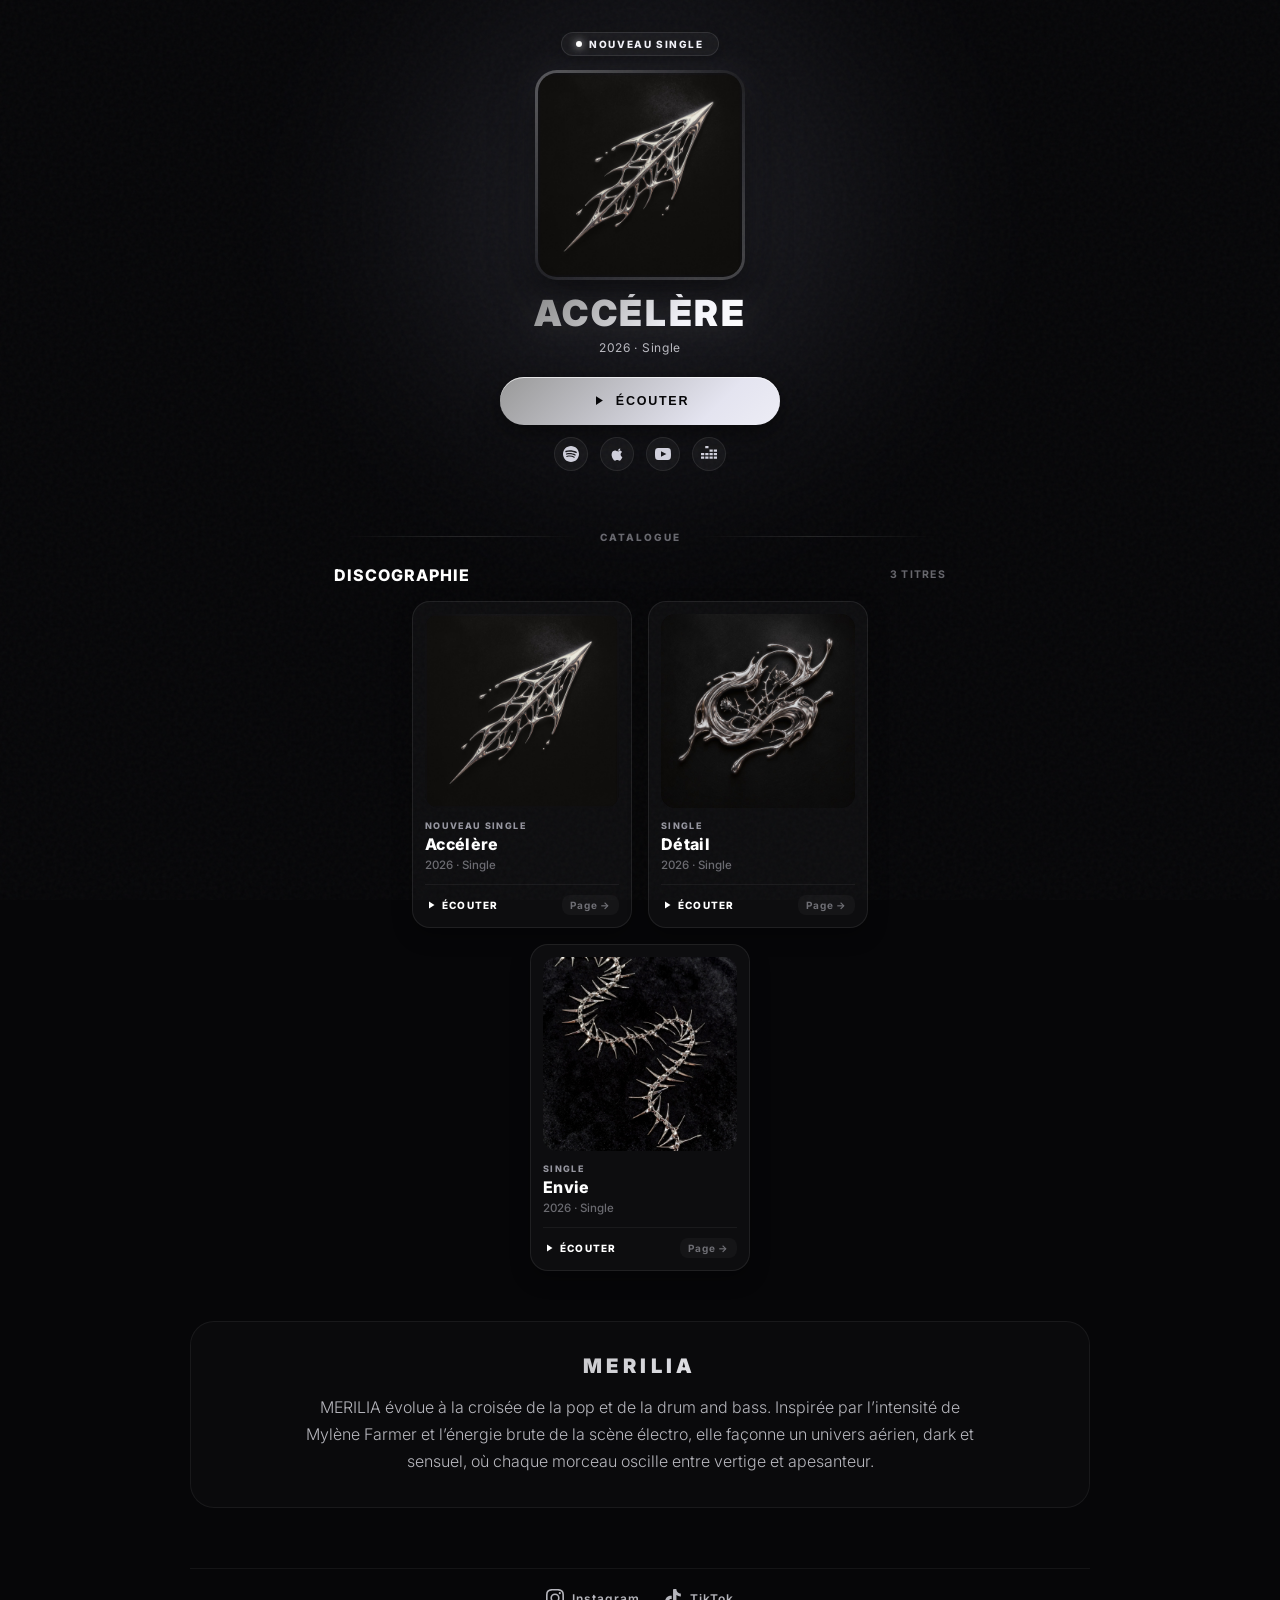
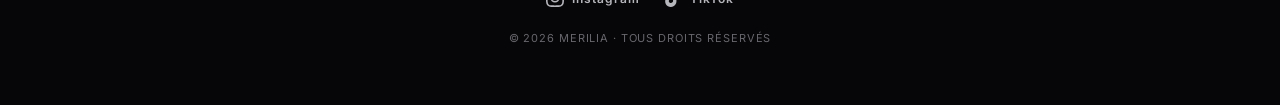
==== commit fce63d0c: "Add files via upload" ====
--- a/index.html
+++ b/index.html
@@ -1210,8 +1210,13 @@
           { key: 'deezer', name: 'Deezer', icon: '<svg viewBox="0 0 24 24"><path d="M19.125 15.656h4.875v3.469h-4.875v-3.469zm-6.375 0h4.875v3.469h-4.875v-3.469zm-6.375 0h4.875v3.469h-4.875v-3.469zm-6.375 0h4.875v3.469h-4.875v-3.469zm19.125-5.25h4.875v3.469h-4.875v-3.469zm-6.375 0h4.875v3.469h-4.875v-3.469zm-6.375 0h4.875v3.469h-4.875v-3.469zm-6.375 0h4.875v3.469h-4.875v-3.469zm19.125-5.25h4.875v3.469h-4.875v-3.469zm-6.375 0h4.875v3.469h-4.875v-3.469zm-6.375 10.5h4.875v3.469h-4.875v-3.469zm0-15.75h4.875v3.469h-4.875v-3.469zm-6.375 10.5h4.875v3.469h-4.875v-3.469z"/></svg>' }
         ];
 
+        const isIOS = /iPad|iPhone|iPod/.test(navigator.userAgent) || (navigator.platform === 'MacIntel' && navigator.maxTouchPoints > 1);
+
         heroPlatformDefs.forEach(p => {
-          const url = featured.links?.[p.key];
+          let url = featured.links?.[p.key];
+          if (p.key === 'spotify' && isIOS && featured.links?.spotify_ios) {
+            url = featured.links.spotify_ios;
+          }
           if (url && url.trim() !== '') {
             const btn = document.createElement('a');
             btn.className = 'quick-icon-btn';
@@ -1326,7 +1331,10 @@
 
         let hasAnyLink = false;
         platformDefs.forEach(p => {
-          const url = rel.links?.[p.key];
+          let url = rel.links?.[p.key];
+          if (p.key === 'spotify' && isIOS && rel.links?.spotify_ios) {
+            url = rel.links.spotify_ios;
+          }
           if (url && url.trim() !== '') {
             hasAnyLink = true;
             const a = document.createElement('a');
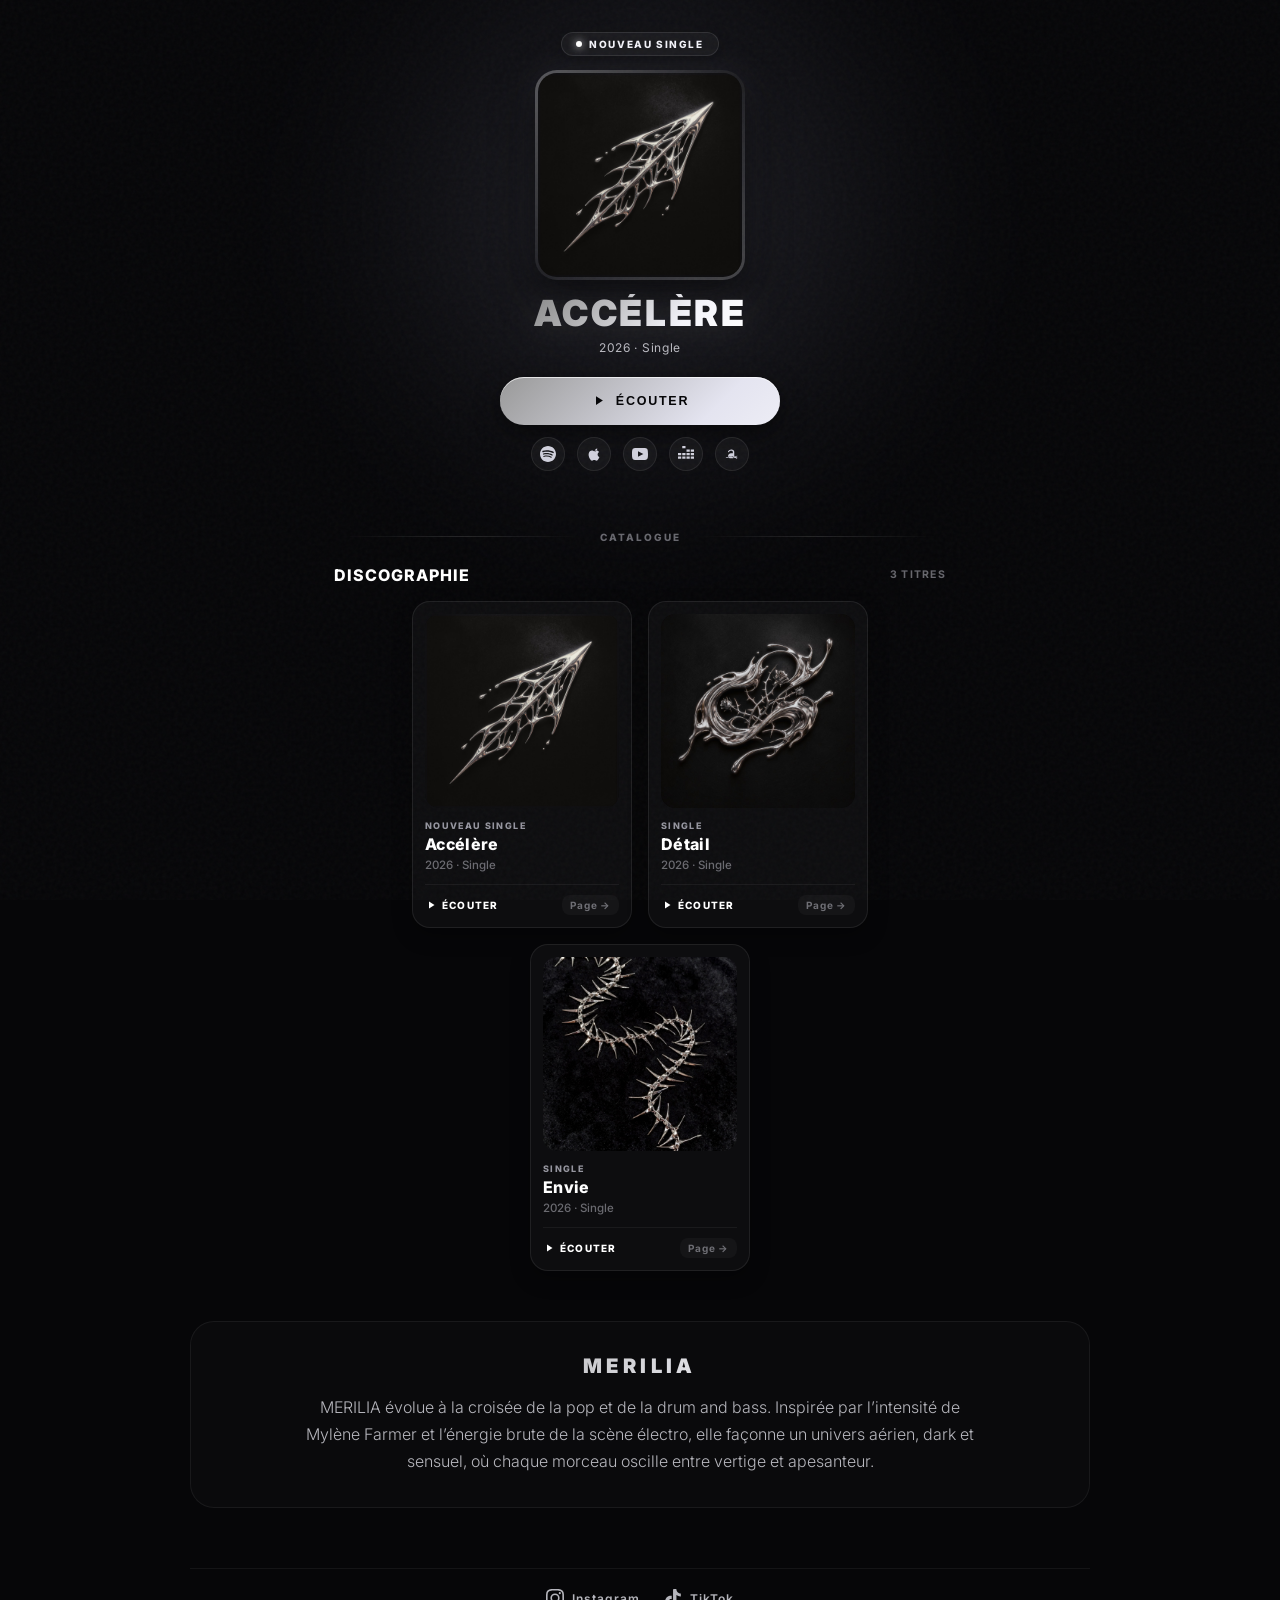
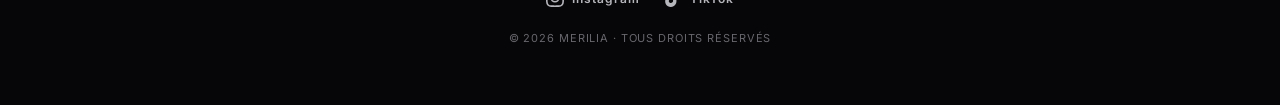
==== commit a402e500: "Add files via upload" ====
--- a/index.html
+++ b/index.html
@@ -1127,6 +1127,7 @@
   <script src="modal.js"></script>
   <script>
     document.addEventListener('DOMContentLoaded', () => {
+      const isIOS = /iPad|iPhone|iPod/.test(navigator.userAgent) || (navigator.platform === 'MacIntel' && navigator.maxTouchPoints > 1);
       const releases = CONFIG.releases || [];
       if (!releases.length) return;
 
@@ -1207,22 +1208,28 @@
           { key: 'spotify', name: 'Spotify', icon: '<svg viewBox="0 0 24 24"><path d="M12 0C5.373 0 0 5.373 0 12s5.373 12 12 12 12-5.373 12-12S18.627 0 12 0zm5.503 17.306c-.215.353-.674.464-1.027.249-2.863-1.748-6.467-2.144-10.712-1.173-.404.092-.81-.157-.903-.561-.092-.403.157-.809.561-.902 4.646-1.063 8.625-.615 11.832 1.34.353.215.464.674.249 1.027zm1.468-3.259c-.27.44-.847.579-1.287.308-3.277-2.014-8.273-2.597-12.149-1.42-.497.151-1.024-.131-1.174-.627-.151-.497.131-1.024.627-1.174 4.429-1.344 9.94-.693 13.676 1.605.44.271.579.848.308 1.288zm.139-3.391c-3.931-2.333-10.428-2.55-14.218-1.4c-.603.183-1.246-.168-1.429-.771-.183-.603.168-1.246.771-1.429 4.343-1.32 11.523-1.054 16.002 1.604.542.321.721 1.024.399 1.565-.321.543-1.024.722-1.565.401-.001 0-.001 0-.001 0z"/></svg>' },
           { key: 'apple', name: 'Apple Music', icon: '<svg viewBox="0 0 24 24"><path d="M18.71 19.5c-.83 1.24-1.71 2.45-3.05 2.47-1.34.03-1.77-.79-3.29-.79-1.53 0-2 .77-3.27.82-1.31.05-2.3-1.32-3.14-2.53C4.25 17 2.94 12.45 4.7 9.39c.87-1.52 2.43-2.48 4.12-2.51 1.28-.02 2.5.87 3.29.87.78 0 2.26-1.07 3.81-.91.65.03 2.47.26 3.64 1.98-.09.06-2.17 1.28-2.15 3.81.03 3.02 2.65 4.03 2.68 4.04-.03.07-.42 1.44-1.38 2.83M15.97 6.85c.66-.82 1.11-1.96.99-3.1-.96.04-2.18.66-2.87 1.47-.61.71-1.15 1.87-1.01 2.99 1.09.08 2.22-.56 2.89-1.36z"/></svg>' },
           { key: 'youtube', name: 'YouTube', icon: '<svg viewBox="0 0 24 24"><path d="M19.615 3.184c-3.604-.246-11.631-.245-15.23 0-3.897.266-4.356 2.62-4.385 8.816.029 6.185.484 8.549 4.385 8.816 3.6.245 11.626.246 15.23 0 3.897-.266 4.356-2.62 4.385-8.816-.029-6.185-.484-8.549-4.385-8.816zm-10.615 12.816v-8l8 3.993-8 4.007z"/></svg>' },
-          { key: 'deezer', name: 'Deezer', icon: '<svg viewBox="0 0 24 24"><path d="M19.125 15.656h4.875v3.469h-4.875v-3.469zm-6.375 0h4.875v3.469h-4.875v-3.469zm-6.375 0h4.875v3.469h-4.875v-3.469zm-6.375 0h4.875v3.469h-4.875v-3.469zm19.125-5.25h4.875v3.469h-4.875v-3.469zm-6.375 0h4.875v3.469h-4.875v-3.469zm-6.375 0h4.875v3.469h-4.875v-3.469zm-6.375 0h4.875v3.469h-4.875v-3.469zm19.125-5.25h4.875v3.469h-4.875v-3.469zm-6.375 0h4.875v3.469h-4.875v-3.469zm-6.375 10.5h4.875v3.469h-4.875v-3.469zm0-15.75h4.875v3.469h-4.875v-3.469zm-6.375 10.5h4.875v3.469h-4.875v-3.469z"/></svg>' }
+          { key: 'deezer', name: 'Deezer', icon: '<svg viewBox="0 0 24 24"><path d="M19.125 15.656h4.875v3.469h-4.875v-3.469zm-6.375 0h4.875v3.469h-4.875v-3.469zm-6.375 0h4.875v3.469h-4.875v-3.469zm-6.375 0h4.875v3.469h-4.875v-3.469zm19.125-5.25h4.875v3.469h-4.875v-3.469zm-6.375 0h4.875v3.469h-4.875v-3.469zm-6.375 0h4.875v3.469h-4.875v-3.469zm-6.375 0h4.875v3.469h-4.875v-3.469zm19.125-5.25h4.875v3.469h-4.875v-3.469zm-6.375 0h4.875v3.469h-4.875v-3.469zm-6.375 10.5h4.875v3.469h-4.875v-3.469zm0-15.75h4.875v3.469h-4.875v-3.469zm-6.375 10.5h4.875v3.469h-4.875v-3.469z"/></svg>' },
+          { key: 'amazon', name: 'Amazon Music', icon: '<svg viewBox="0 0 24 24"><path d="M13.945 14.795c-.2-.095-.494-.286-.884-.286-.494 0-.885.19-1.286.476-.39.381-.585.857-.585 1.428 0 .572.195 1.048.585 1.429.39.38.79.476 1.286.476.39 0 .684-.095.984-.286.299-.19.499-.38.599-.666v-2.285c-.199-.19-.499-.286-.699-.381zm5.744 4.095c-.199.19-.399.19-.599.095-2.197-1.524-5.195-2.286-8.791-2.286-2.497 0-4.895.381-7.093 1.143-.299.095-.499 0-.599-.19-.099-.19 0-.476.199-.571 2.298-.857 4.895-1.334 7.492-1.334 3.896 0 7.093.857 9.49 2.476.199.095.2.381-.099.667zm.499-.857c-.1.19-.399.19-.599.095-1.798-1.143-4.096-1.714-6.993-1.714-2.098 0-4.196.285-6.194.952-.199.095-.399 0-.499-.19-.1-.19 0-.38.199-.476 2.098-.667 4.296-1.048 6.494-1.048 2.997 0 5.594.667 7.492 1.81.199.19.2.38.1.571zm-4.795-8.857c0-.762-.099-1.333-.3-1.81-.199-.476-.499-.857-.899-1.143-.399-.285-.898-.571-1.398-.666-.5-.096-1.099-.191-1.698-.191-1.399 0-2.597.286-3.497.857-.899.572-1.398 1.429-1.598 2.572-.099.476.199.666.599.666.399 0 .699-.19.899-.571.299-.667.699-1.143 1.199-1.429.499-.285 1.198-.476 1.998-.476.499 0 .999.095 1.398.286.399.19.699.476.899.857.199.38.3 1.047.3 1.904v.762c-.799-.095-1.698-.095-2.697.095-1.399.19-2.497.667-3.297 1.333-.799.667-1.199 1.62-1.199 2.762 0 .667.1 1.238.4 1.81.299.571.699.952 1.298 1.238.599.286 1.299.476 2.098.476 1.099 0 2.098-.381 2.897-1.048.799-.666 1.199-1.428 1.299-2.285.299.476.699.857 1.198 1.047.499.191.999.286 1.598.286 1.099 0 2.098-.381 2.997-1.143.199-.19.199-.381 0-.571-.1-.19-.299-.19-.499-.096-.699.572-1.498.858-2.298.858-.499 0-.898-.096-1.198-.286-.3-.19-.499-.572-.499-1.048v-6.095z"/></svg>' }
         ];
-
-        const isIOS = /iPad|iPhone|iPod/.test(navigator.userAgent) || (navigator.platform === 'MacIntel' && navigator.maxTouchPoints > 1);
 
         heroPlatformDefs.forEach(p => {
           let url = featured.links?.[p.key];
-          if (p.key === 'spotify' && isIOS && featured.links?.spotify_ios) {
-            url = featured.links.spotify_ios;
+          if (p.key === 'spotify' && isIOS) {
+            url = (featured.links?.spotify_ios || url || '').replace(/\/intl-[a-z]{2}(-[a-z]{2})?\//i, '/');
           }
           if (url && url.trim() !== '') {
             const btn = document.createElement('a');
             btn.className = 'quick-icon-btn';
             btn.href = url;
-            btn.target = '_blank';
-            btn.rel = 'noopener';
+            if (p.key === 'spotify' && isIOS) {
+              btn.addEventListener('click', (e) => {
+                e.preventDefault();
+                window.location.href = url;
+              });
+            } else {
+              btn.target = '_blank';
+              btn.rel = 'noopener';
+            }
             btn.title = `${p.name} · Écouter "${featured.title}"`;
             btn.setAttribute('aria-label', `${p.name} - Écouter ${featured.title}`);
             btn.innerHTML = p.icon;
@@ -1332,17 +1339,25 @@
         let hasAnyLink = false;
         platformDefs.forEach(p => {
           let url = rel.links?.[p.key];
-          if (p.key === 'spotify' && isIOS && rel.links?.spotify_ios) {
-            url = rel.links.spotify_ios;
+          if (p.key === 'spotify' && isIOS) {
+            url = (rel.links?.spotify_ios || url || '').replace(/\/intl-[a-z]{2}(-[a-z]{2})?\//i, '/');
           }
           if (url && url.trim() !== '') {
             hasAnyLink = true;
             const a = document.createElement('a');
             a.className = 'sheet-platform-row';
-            a.href = url;
-            a.target = '_blank';
-            a.rel = 'noopener';
             a.dataset.plat = p.key;
+            if (p.key === 'spotify' && isIOS) {
+              a.href = '#';
+              a.addEventListener('click', (e) => {
+                e.preventDefault();
+                window.location.href = url;
+              });
+            } else {
+              a.href = url;
+              a.target = '_blank';
+              a.rel = 'noopener';
+            }
             a.innerHTML = `
               <div class="sheet-platform-left">
                 <div class="sheet-platform-icon">${p.icon}</div>
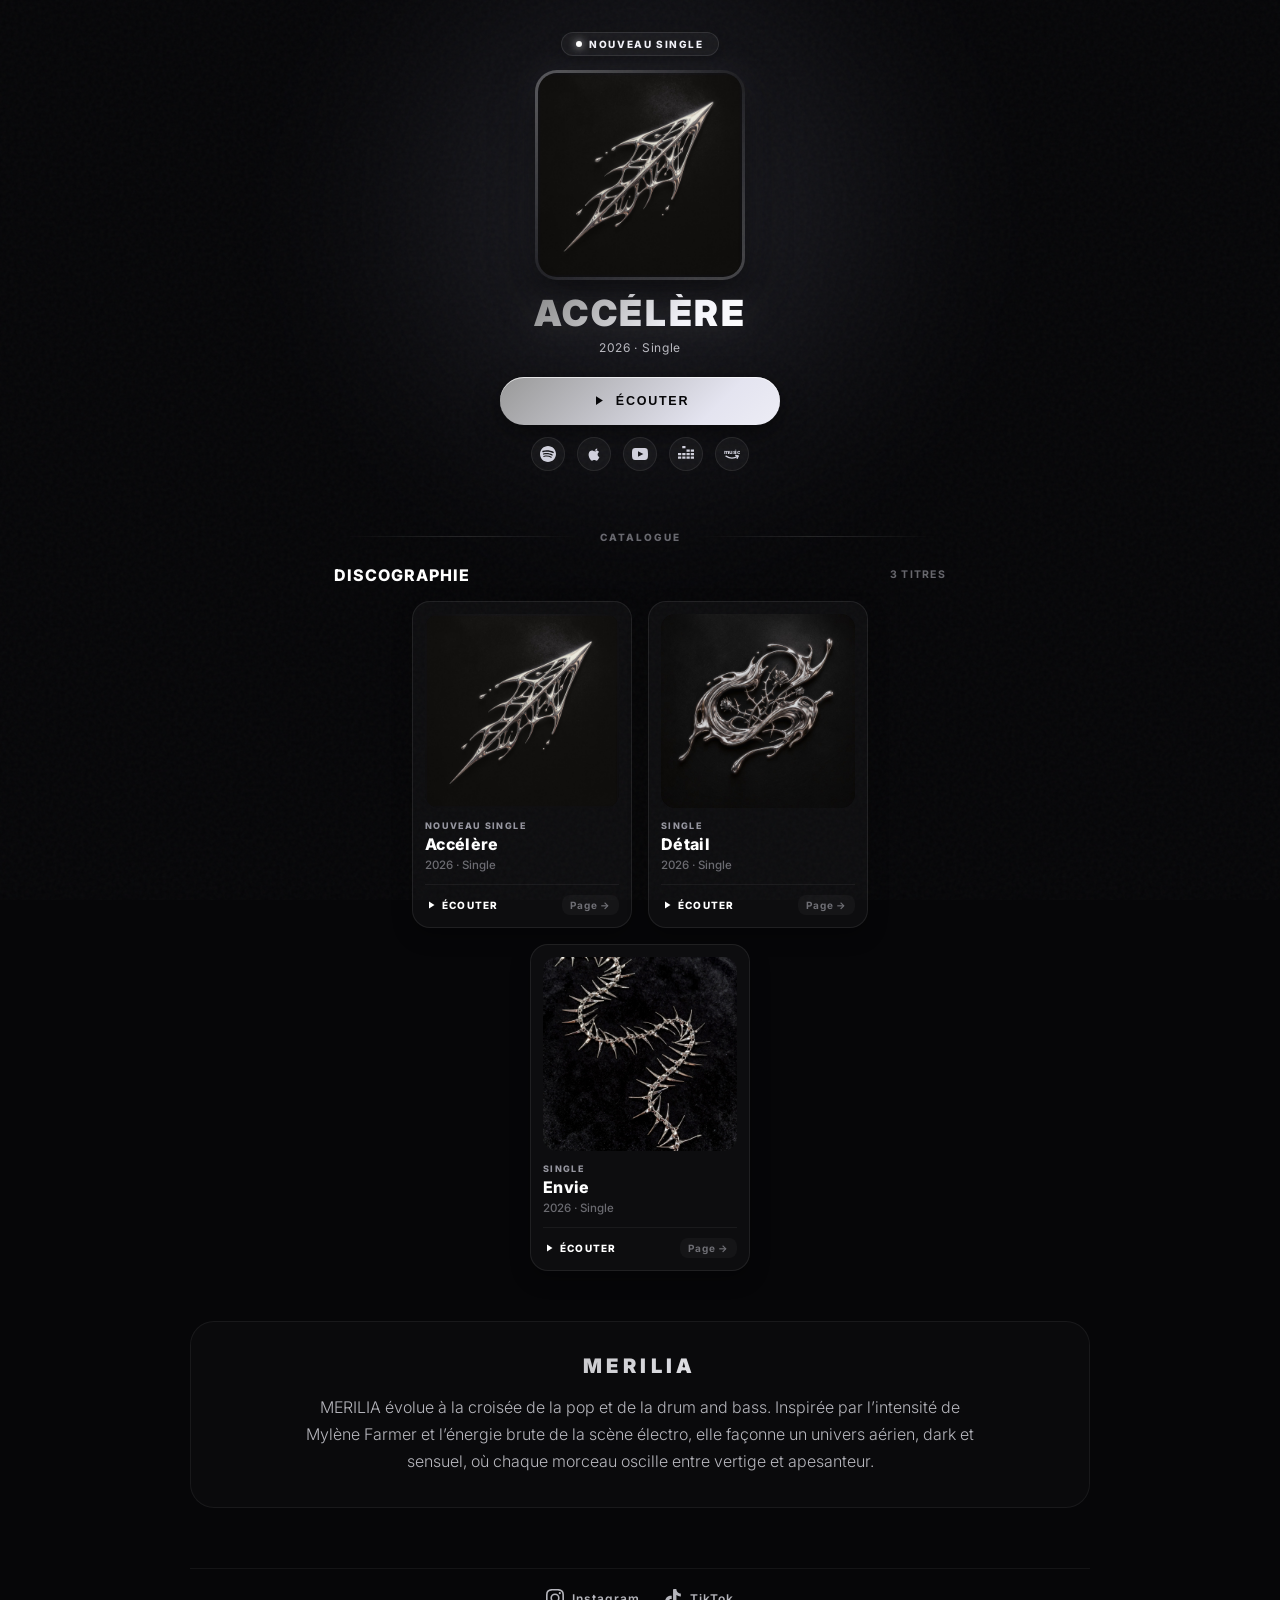
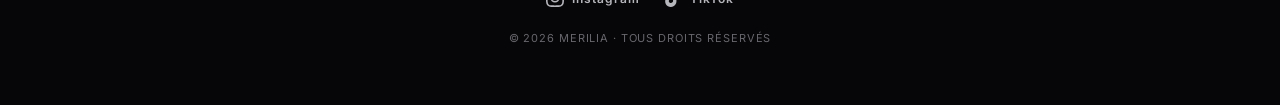
==== commit 5f975840: "Refonte : gabarit unique des pages titre, admin de publication, audit - Ouverture Spotify/plateforme" ====
--- a/index.html
+++ b/index.html
@@ -3,7 +3,7 @@
 
 <head>
   <meta charset="UTF-8">
-  <meta name="viewport" content="width=device-width, initial-scale=1.0, maximum-scale=1.0, user-scalable=no">
+  <meta name="viewport" content="width=device-width, initial-scale=1.0, viewport-fit=cover">
   <meta name="theme-color" content="#060608">
   <meta name="apple-mobile-web-app-status-bar-style" content="black-translucent">
   <title>MERILIA - Site Officiel</title>
@@ -16,14 +16,14 @@
   <meta property="og:title" content="MERILIA - Site Officiel">
   <meta property="og:description"
     content="Découvrez l'univers musical de MERILIA. Dernier single disponible sur toutes les plateformes de streaming.">
-  <meta property="og:image" content="cover_accelere.jpg">
+  <meta property="og:image" content="https://merilia.saint-drop.com/cover_accelere.jpg">
   <meta property="og:url" content="https://merilia.saint-drop.com/">
 
   <!-- Twitter Card -->
   <meta name="twitter:card" content="summary_large_image">
   <meta name="twitter:title" content="MERILIA - Site Officiel">
   <meta name="twitter:description" content="Découvrez l'univers musical de MERILIA. Dernier single disponible sur toutes les plateformes de streaming.">
-  <meta name="twitter:image" content="cover_accelere.jpg">
+  <meta name="twitter:image" content="https://merilia.saint-drop.com/cover_accelere.jpg">
 
   <!-- Données Structurées Schema.org -->
   <script type="application/ld+json">
@@ -47,9 +47,9 @@
 
   <!-- Moteur de transition fluide de pages -->
   <link rel="stylesheet" href="transitions.css">
+  <noscript><style>body { opacity: 1 !important; }</style></noscript>
+  <link rel="icon" href="favicon.svg" type="image/svg+xml">
   <link rel="preload" as="image" href="cover_accelere.jpg">
-  <link rel="preload" as="image" href="cover_detail.jpg">
-  <link rel="preload" as="image" href="cover_envie.jpg">
 
   <style>
     /* ============================================
@@ -979,12 +979,13 @@
        RESPONSIVE MOBILE
        ============================================ */
     @media (max-width: 600px) {
+      /* 2 cartes par ligne sur téléphone (la grille est en flex) */
       .releases-grid {
-        grid-template-columns: repeat(2, 1fr);
         gap: 12px;
       }
 
       .release-card {
+        width: calc(50% - 6px);
         padding: 10px;
         border-radius: 16px;
       }
@@ -1011,10 +1012,10 @@
 
 <body>
   <!-- Ambiance d'arrière-plan avec grain et lueur diffuse -->
-  <div class="bg-ambient">
+  <div class="bg-ambient" aria-hidden="true">
     <div class="bg-blur-orb" id="ambient-orb"></div>
   </div>
-  <div class="bg-noise"></div>
+  <div class="bg-noise" aria-hidden="true"></div>
 
 
 
@@ -1054,11 +1055,11 @@
 
     <!-- ============================================
          DISCOGRAPHIE SECTION (COMPACTE & SCALABLE)
-         ============================================ */ -->
+         ============================================ -->
     <section class="discography-section" id="musique" aria-label="Discographie MERILIA">
       <div class="discography-header">
         <h2 class="discography-title">Discographie</h2>
-        <span class="discography-count" id="disco-count">3 Titres</span>
+        <span class="discography-count" id="disco-count"></span>
       </div>
 
       <!-- La grille est dynamiquement peuplée depuis config.js -->
@@ -1096,7 +1097,7 @@
   <!-- ============================================
        MODALE / DRAWER ÉCOUTER (BOTTOM SHEET)
        ============================================ -->
-  <div class="player-modal-backdrop" id="listen-modal" aria-hidden="true" role="dialog">
+  <div class="player-modal-backdrop" id="listen-modal" aria-hidden="true" role="dialog" aria-modal="true" aria-labelledby="modal-title">
     <div class="player-modal-sheet" id="listen-sheet">
       <div class="sheet-handle"></div>
 
@@ -1123,168 +1124,127 @@
   <!-- Modale pre-save injectée dynamiquement par modal.js -->
 
   <script src="config.js"></script>
+  <script src="site.js"></script>
   <script src="transitions.js"></script>
   <script src="modal.js"></script>
   <script>
     document.addEventListener('DOMContentLoaded', () => {
-      const isIOS = /iPad|iPhone|iPod/.test(navigator.userAgent) || (navigator.platform === 'MacIntel' && navigator.maxTouchPoints > 1);
-      const releases = CONFIG.releases || [];
+      const M = window.MERILIA;
+      const esc = M.esc;
+      const releases = M.releases();
       if (!releases.length) return;
 
-      // Morceau Featured (le premier ayant featured: true ou releases[0])
-      const featured = releases.find(r => r.featured) || releases[0];
-
-      // ────────────────────────────────────────────
-      // Détermine si le morceau featured est sorti
-      // en comparant Date.now() avec sa releaseDate
-      // ────────────────────────────────────────────
-      function isReleased(rel) {
-        if (rel.status === 'available') return true;
-        if (rel.releaseDate) {
-          return Date.now() >= new Date(rel.releaseDate).getTime();
-        }
-        return false;
-      }
-
-      // Configuration du Hero
-      const heroTitle = document.getElementById('hero-title');
-      const heroCover = document.getElementById('hero-cover-img');
-      const heroBadgeText = document.getElementById('hero-badge-text');
-      const heroMeta = document.getElementById('hero-meta');
-      const heroCtaText = document.getElementById('hero-cta-text');
+      // Morceau mis en avant : le plus récent (automatique selon les dates de config.js)
+      const featured = M.featured();
+      const released = M.isReleased(featured);
+
+      // ─── HERO ───────────────────────────────────
       const heroCtaBtn = document.getElementById('hero-cta-btn');
       const heroArtFrame = document.getElementById('hero-art-frame');
-
-      if (featured) {
-        heroTitle.textContent = featured.title;
-        heroCover.src = featured.cover;
-        heroCover.alt = `MERILIA - ${featured.title}`;
-
-        const released = isReleased(featured);
-
-        // Badge dynamique selon statut
-        heroBadgeText.textContent = released ? 'NOUVEAU SINGLE' : 'NOUVEAU SINGLE · PRE-SAVE';
-
-        heroMeta.textContent = released
-          ? `${featured.year || '2026'} · Single`
-          : `${featured.year || '2026'} · Single · En pré-sauvegarde`;
-
-        // Label du bouton CTA
-        if (released) {
-          heroCtaText.textContent = 'ÉCOUTER';
+      const heroCover = document.getElementById('hero-cover-img');
+      const year = M.year(featured);
+
+      document.getElementById('hero-title').textContent = featured.title;
+      heroCover.src = featured.cover;
+      heroCover.alt = `${M.artist} - ${featured.title}`;
+      document.getElementById('hero-badge-text').textContent = released ? 'NOUVEAU SINGLE' : 'NOUVEAU SINGLE · PRE-SAVE';
+      document.getElementById('hero-meta').textContent = released
+        ? `${year ? year + ' · ' : ''}Single`
+        : `${year ? year + ' · ' : ''}Single · En pré-sauvegarde`;
+      document.getElementById('hero-cta-text').textContent = released ? 'ÉCOUTER' : 'PRE-SAVE';
+
+      const triggerFeatured = (e) => {
+        e.preventDefault();
+        if (!released) {
+          if (window.openPreSaveModal) window.openPreSaveModal(featured);
+        } else if (M.availablePlatforms(featured).length) {
+          openListenModal(featured);
         } else {
-          heroCtaText.textContent = featured.ctaLabel || 'PRE-SAVE';
+          window.location.href = M.pageUrl(featured);
         }
-
-        // Action Hero CTA & Clic sur Artwork
-        const triggerFeatured = (e) => {
-          e.preventDefault();
-          const hasStreamingLinks = featured.links && Object.values(featured.links).some(l => l && !l.endsWith('.html'));
-          if (released && hasStreamingLinks) {
-            // Morceau sorti avec liens → ouvre le drawer d'écoute
-            openListenModal(featured);
-          } else if (!released) {
-            // En pre-save → ouvre la modale d'inscription directement via modal.js
-            if (window.openPreSaveModal) window.openPreSaveModal(featured);
-          } else if (featured.pageUrl) {
-            window.location.href = featured.pageUrl;
-          }
-        };
-
-        heroCtaBtn.addEventListener('click', triggerFeatured);
-        heroArtFrame.addEventListener('click', triggerFeatured);
-        heroArtFrame.addEventListener('keydown', (e) => {
-          if (e.key === 'Enter' || e.key === ' ') {
-            e.preventDefault();
-            triggerFeatured(e);
-          }
+      };
+
+      heroCtaBtn.addEventListener('click', triggerFeatured);
+      heroArtFrame.addEventListener('click', triggerFeatured);
+      heroArtFrame.addEventListener('keydown', (e) => {
+        if (e.key === 'Enter' || e.key === ' ') triggerFeatured(e);
+      });
+
+      // Raccourcis 1-tap sous le bouton (même ouverture que la page du titre)
+      const quickContainer = document.getElementById('hero-quick-links');
+      quickContainer.innerHTML = '';
+      if (released) {
+        ['spotify', 'apple', 'youtube', 'deezer', 'amazon'].forEach(key => {
+          const url = M.linkFor(featured, key);
+          if (!url) return;
+          const p = M.PLATFORMS.find(x => x.key === key);
+          const btn = document.createElement('a');
+          btn.className = 'quick-icon-btn';
+          btn.href = url;
+          btn.title = `${p.name} · Écouter "${featured.title}"`;
+          btn.setAttribute('aria-label', `${p.name} - Écouter ${featured.title}`);
+          btn.innerHTML = M.ICONS[key];
+          M.bindPlatform(btn, featured, key);
+          quickContainer.appendChild(btn);
         });
-
-        // Raccourcis plateformes sous le bouton (seulement si sorti)
-        const quickContainer = document.getElementById('hero-quick-links');
-        quickContainer.innerHTML = '';
-
-        const heroPlatformDefs = [
-          { key: 'spotify', name: 'Spotify', icon: '<svg viewBox="0 0 24 24"><path d="M12 0C5.373 0 0 5.373 0 12s5.373 12 12 12 12-5.373 12-12S18.627 0 12 0zm5.503 17.306c-.215.353-.674.464-1.027.249-2.863-1.748-6.467-2.144-10.712-1.173-.404.092-.81-.157-.903-.561-.092-.403.157-.809.561-.902 4.646-1.063 8.625-.615 11.832 1.34.353.215.464.674.249 1.027zm1.468-3.259c-.27.44-.847.579-1.287.308-3.277-2.014-8.273-2.597-12.149-1.42-.497.151-1.024-.131-1.174-.627-.151-.497.131-1.024.627-1.174 4.429-1.344 9.94-.693 13.676 1.605.44.271.579.848.308 1.288zm.139-3.391c-3.931-2.333-10.428-2.55-14.218-1.4c-.603.183-1.246-.168-1.429-.771-.183-.603.168-1.246.771-1.429 4.343-1.32 11.523-1.054 16.002 1.604.542.321.721 1.024.399 1.565-.321.543-1.024.722-1.565.401-.001 0-.001 0-.001 0z"/></svg>' },
-          { key: 'apple', name: 'Apple Music', icon: '<svg viewBox="0 0 24 24"><path d="M18.71 19.5c-.83 1.24-1.71 2.45-3.05 2.47-1.34.03-1.77-.79-3.29-.79-1.53 0-2 .77-3.27.82-1.31.05-2.3-1.32-3.14-2.53C4.25 17 2.94 12.45 4.7 9.39c.87-1.52 2.43-2.48 4.12-2.51 1.28-.02 2.5.87 3.29.87.78 0 2.26-1.07 3.81-.91.65.03 2.47.26 3.64 1.98-.09.06-2.17 1.28-2.15 3.81.03 3.02 2.65 4.03 2.68 4.04-.03.07-.42 1.44-1.38 2.83M15.97 6.85c.66-.82 1.11-1.96.99-3.1-.96.04-2.18.66-2.87 1.47-.61.71-1.15 1.87-1.01 2.99 1.09.08 2.22-.56 2.89-1.36z"/></svg>' },
-          { key: 'youtube', name: 'YouTube', icon: '<svg viewBox="0 0 24 24"><path d="M19.615 3.184c-3.604-.246-11.631-.245-15.23 0-3.897.266-4.356 2.62-4.385 8.816.029 6.185.484 8.549 4.385 8.816 3.6.245 11.626.246 15.23 0 3.897-.266 4.356-2.62 4.385-8.816-.029-6.185-.484-8.549-4.385-8.816zm-10.615 12.816v-8l8 3.993-8 4.007z"/></svg>' },
-          { key: 'deezer', name: 'Deezer', icon: '<svg viewBox="0 0 24 24"><path d="M19.125 15.656h4.875v3.469h-4.875v-3.469zm-6.375 0h4.875v3.469h-4.875v-3.469zm-6.375 0h4.875v3.469h-4.875v-3.469zm-6.375 0h4.875v3.469h-4.875v-3.469zm19.125-5.25h4.875v3.469h-4.875v-3.469zm-6.375 0h4.875v3.469h-4.875v-3.469zm-6.375 0h4.875v3.469h-4.875v-3.469zm-6.375 0h4.875v3.469h-4.875v-3.469zm19.125-5.25h4.875v3.469h-4.875v-3.469zm-6.375 0h4.875v3.469h-4.875v-3.469zm-6.375 10.5h4.875v3.469h-4.875v-3.469zm0-15.75h4.875v3.469h-4.875v-3.469zm-6.375 10.5h4.875v3.469h-4.875v-3.469z"/></svg>' },
-          { key: 'amazon', name: 'Amazon Music', icon: '<svg viewBox="0 0 24 24"><path d="M13.945 14.795c-.2-.095-.494-.286-.884-.286-.494 0-.885.19-1.286.476-.39.381-.585.857-.585 1.428 0 .572.195 1.048.585 1.429.39.38.79.476 1.286.476.39 0 .684-.095.984-.286.299-.19.499-.38.599-.666v-2.285c-.199-.19-.499-.286-.699-.381zm5.744 4.095c-.199.19-.399.19-.599.095-2.197-1.524-5.195-2.286-8.791-2.286-2.497 0-4.895.381-7.093 1.143-.299.095-.499 0-.599-.19-.099-.19 0-.476.199-.571 2.298-.857 4.895-1.334 7.492-1.334 3.896 0 7.093.857 9.49 2.476.199.095.2.381-.099.667zm.499-.857c-.1.19-.399.19-.599.095-1.798-1.143-4.096-1.714-6.993-1.714-2.098 0-4.196.285-6.194.952-.199.095-.399 0-.499-.19-.1-.19 0-.38.199-.476 2.098-.667 4.296-1.048 6.494-1.048 2.997 0 5.594.667 7.492 1.81.199.19.2.38.1.571zm-4.795-8.857c0-.762-.099-1.333-.3-1.81-.199-.476-.499-.857-.899-1.143-.399-.285-.898-.571-1.398-.666-.5-.096-1.099-.191-1.698-.191-1.399 0-2.597.286-3.497.857-.899.572-1.398 1.429-1.598 2.572-.099.476.199.666.599.666.399 0 .699-.19.899-.571.299-.667.699-1.143 1.199-1.429.499-.285 1.198-.476 1.998-.476.499 0 .999.095 1.398.286.399.19.699.476.899.857.199.38.3 1.047.3 1.904v.762c-.799-.095-1.698-.095-2.697.095-1.399.19-2.497.667-3.297 1.333-.799.667-1.199 1.62-1.199 2.762 0 .667.1 1.238.4 1.81.299.571.699.952 1.298 1.238.599.286 1.299.476 2.098.476 1.099 0 2.098-.381 2.897-1.048.799-.666 1.199-1.428 1.299-2.285.299.476.699.857 1.198 1.047.499.191.999.286 1.598.286 1.099 0 2.098-.381 2.997-1.143.199-.19.199-.381 0-.571-.1-.19-.299-.19-.499-.096-.699.572-1.498.858-2.298.858-.499 0-.898-.096-1.198-.286-.3-.19-.499-.572-.499-1.048v-6.095z"/></svg>' }
-        ];
-
-        heroPlatformDefs.forEach(p => {
-          let url = featured.links?.[p.key];
-          if (p.key === 'spotify' && isIOS) {
-            url = (featured.links?.spotify_ios || url || '').replace(/\/intl-[a-z]{2}(-[a-z]{2})?\//i, '/');
-          }
-          if (url && url.trim() !== '') {
-            const btn = document.createElement('a');
-            btn.className = 'quick-icon-btn';
-            btn.href = url;
-            if (p.key === 'spotify' && isIOS) {
-              btn.addEventListener('click', (e) => {
-                e.preventDefault();
-                window.location.href = url;
-              });
-            } else {
-              btn.target = '_blank';
-              btn.rel = 'noopener';
-            }
-            btn.title = `${p.name} · Écouter "${featured.title}"`;
-            btn.setAttribute('aria-label', `${p.name} - Écouter ${featured.title}`);
-            btn.innerHTML = p.icon;
-            quickContainer.appendChild(btn);
-          }
-        });
+      }
+
+      // Bascule automatique du hero à l'heure de sortie si la page reste ouverte
+      if (!released) {
+        const wait = M.releaseTime(featured) - Date.now();
+        if (wait > 0 && wait < 864e5) setTimeout(() => window.location.reload(), wait + 1000);
       }
 
       // ─── DISCOGRAPHIE ───────────────────────────
       const grid = document.getElementById('releases-grid');
       const countEl = document.getElementById('disco-count');
-      
-      const releasedTracks = releases.filter(r => r.status === 'available');
-      const catalogueList = releasedTracks.length > 0 ? releasedTracks : releases.filter(r => r.id !== featured.id);
+
+      const releasedTracks = releases.filter(r => M.isReleased(r));
+      const catalogueList = releasedTracks.length ? releasedTracks : releases.filter(r => r.id !== featured.id);
 
       countEl.textContent = `${catalogueList.length} Titre${catalogueList.length > 1 ? 's' : ''}`;
 
       catalogueList.forEach((rel) => {
+        const isOut = M.isReleased(rel);
+        const badge = rel === featured && isOut ? 'NOUVEAU SINGLE' : 'SINGLE';
+        const relYear = M.year(rel);
         const card = document.createElement('article');
         card.className = 'release-card';
         card.setAttribute('role', 'button');
         card.setAttribute('tabindex', '0');
-        card.setAttribute('aria-label', `${rel.title} - ${rel.badge || 'Single'}`);
+        card.setAttribute('aria-label', `${rel.title} - ${badge}`);
 
         card.innerHTML = `
           <div class="release-card-cover-wrap">
-            <img src="${rel.cover}" alt="MERILIA - ${rel.title}" class="release-card-img" loading="lazy">
+            <img src="${esc(rel.cover)}" alt="${esc(M.artist)} - ${esc(rel.title)}" class="release-card-img" loading="lazy">
             <div class="card-play-overlay">
-              <div class="card-play-bubble" aria-label="Écouter ${rel.title}">
+              <div class="card-play-bubble" aria-label="Écouter ${esc(rel.title)}">
                 <svg viewBox="0 0 24 24"><path d="M8 5v14l11-7z" /></svg>
               </div>
             </div>
           </div>
           <div class="release-card-body">
-            <span class="release-card-tag">${rel.badge || 'SINGLE'}</span>
-            <h3 class="release-card-title">${rel.title}</h3>
-            <p class="release-card-year">${rel.year || '2026'} &middot; Single</p>
+            <span class="release-card-tag">${badge}</span>
+            <h3 class="release-card-title">${esc(rel.title)}</h3>
+            <p class="release-card-year">${relYear ? esc(relYear) + ' &middot; ' : ''}Single</p>
             <div class="release-card-actions">
               <span class="card-action-listen">
                 <svg width="12" height="12" viewBox="0 0 24 24" fill="currentColor"><path d="M8 5v14l11-7z" /></svg>
-                ${rel.status === 'presave' ? 'Pre-Save' : 'Écouter'}
+                ${isOut ? 'Écouter' : 'Pre-Save'}
               </span>
-              ${rel.pageUrl ? `<a href="${rel.pageUrl}" class="card-action-page-link" onclick="event.stopPropagation()">Page &rarr;</a>` : ''}
+              <a href="${esc(M.pageUrl(rel))}" class="card-action-page-link">Page &rarr;</a>
             </div>
           </div>
         `;
+        card.querySelector('.card-action-page-link').addEventListener('click', e => e.stopPropagation());
 
         const onCardClick = () => {
-          const hasStreamingLinks = rel.links && Object.values(rel.links).some(l => l && !l.endsWith('.html'));
-          if (rel.status === 'available' && hasStreamingLinks) {
+          if (!isOut) {
+            if (window.openPreSaveModal) window.openPreSaveModal(rel);
+          } else if (M.availablePlatforms(rel).length) {
             openListenModal(rel);
-          } else if (rel.status === 'presave') {
-            if (window.openPreSaveModal) window.openPreSaveModal(rel);
-          } else if (rel.pageUrl) {
-            window.location.href = rel.pageUrl;
+          } else {
+            window.location.href = M.pageUrl(rel);
           }
         };
 
@@ -1301,86 +1261,38 @@
 
       // Bio dynamique
       const bioEl = document.querySelector('.about-desc');
-      if (bioEl && CONFIG.bio) bioEl.textContent = CONFIG.bio;
+      if (bioEl && M.config.bio) bioEl.textContent = M.config.bio;
 
       // ─── MODALE D'ÉCOUTE (DRAWER) ───────────────
       const listenModal = document.getElementById('listen-modal');
-      const modalClose = document.getElementById('modal-close-btn');
-      const modalCover = document.getElementById('modal-cover');
-      const modalTitle = document.getElementById('modal-title');
-      const modalTag = document.getElementById('modal-tag');
       const modalList = document.getElementById('modal-platforms');
       const modalPageLink = document.getElementById('modal-page-link');
 
       function openListenModal(rel) {
-        modalCover.src = rel.cover;
-        modalTitle.textContent = rel.title;
-        modalTag.textContent = rel.badge || 'SINGLE';
-
-        if (rel.pageUrl) {
-          modalPageLink.style.display = 'inline-block';
-          modalPageLink.href = rel.pageUrl;
-          modalPageLink.textContent = `Accéder à la page streaming de "${rel.title}" →`;
-        } else {
-          modalPageLink.style.display = 'none';
-        }
+        document.getElementById('modal-cover').src = rel.cover;
+        document.getElementById('modal-title').textContent = rel.title;
+        document.getElementById('modal-tag').textContent = rel === featured ? 'NOUVEAU SINGLE' : 'SINGLE';
+
+        modalPageLink.style.display = 'inline-block';
+        modalPageLink.href = M.pageUrl(rel);
+        modalPageLink.textContent = `Accéder à la page streaming de "${rel.title}" →`;
 
         modalList.innerHTML = '';
-        const platformDefs = [
-          { key: 'spotify', name: 'Spotify', icon: '<svg viewBox="0 0 24 24"><path d="M12 0C5.373 0 0 5.373 0 12s5.373 12 12 12 12-5.373 12-12S18.627 0 12 0zm5.503 17.306c-.215.353-.674.464-1.027.249-2.863-1.748-6.467-2.144-10.712-1.173-.404.092-.81-.157-.903-.561-.092-.403.157-.809.561-.902 4.646-1.063 8.625-.615 11.832 1.34.353.215.464.674.249 1.027zm1.468-3.259c-.27.44-.847.579-1.287.308-3.277-2.014-8.273-2.597-12.149-1.42-.497.151-1.024-.131-1.174-.627-.151-.497.131-1.024.627-1.174 4.429-1.344 9.94-.693 13.676 1.605.44.271.579.848.308 1.288zm.139-3.391c-3.931-2.333-10.428-2.55-14.218-1.4c-.603.183-1.246-.168-1.429-.771-.183-.603.168-1.246.771-1.429 4.343-1.32 11.523-1.054 16.002 1.604.542.321.721 1.024.399 1.565-.321.543-1.024.722-1.565.401-.001 0-.001 0-.001 0z"/></svg>' },
-          { key: 'apple', name: 'Apple Music', icon: '<svg viewBox="0 0 24 24"><path d="M18.71 19.5c-.83 1.24-1.71 2.45-3.05 2.47-1.34.03-1.77-.79-3.29-.79-1.53 0-2 .77-3.27.82-1.31.05-2.3-1.32-3.14-2.53C4.25 17 2.94 12.45 4.7 9.39c.87-1.52 2.43-2.48 4.12-2.51 1.28-.02 2.5.87 3.29.87.78 0 2.26-1.07 3.81-.91.65.03 2.47.26 3.64 1.98-.09.06-2.17 1.28-2.15 3.81.03 3.02 2.65 4.03 2.68 4.04-.03.07-.42 1.44-1.38 2.83M15.97 6.85c.66-.82 1.11-1.96.99-3.1-.96.04-2.18.66-2.87 1.47-.61.71-1.15 1.87-1.01 2.99 1.09.08 2.22-.56 2.89-1.36z"/></svg>' },
-          { key: 'youtube', name: 'YouTube', icon: '<svg viewBox="0 0 24 24"><path d="M19.615 3.184c-3.604-.246-11.631-.245-15.23 0-3.897.266-4.356 2.62-4.385 8.816.029 6.185.484 8.549 4.385 8.816 3.6.245 11.626.246 15.23 0 3.897-.266 4.356-2.62 4.385-8.816-.029-6.185-.484-8.549-4.385-8.816zm-10.615 12.816v-8l8 3.993-8 4.007z"/></svg>' },
-          { key: 'deezer', name: 'Deezer', icon: '<svg viewBox="0 0 24 24"><path d="M19.125 15.656h4.875v3.469h-4.875v-3.469zm-6.375 0h4.875v3.469h-4.875v-3.469zm-6.375 0h4.875v3.469h-4.875v-3.469zm-6.375 0h4.875v3.469h-4.875v-3.469zm19.125-5.25h4.875v3.469h-4.875v-3.469zm-6.375 0h4.875v3.469h-4.875v-3.469zm-6.375 0h4.875v3.469h-4.875v-3.469zm-6.375 0h4.875v3.469h-4.875v-3.469zm19.125-5.25h4.875v3.469h-4.875v-3.469zm-6.375 0h4.875v3.469h-4.875v-3.469zm-6.375 10.5h4.875v3.469h-4.875v-3.469zm0-15.75h4.875v3.469h-4.875v-3.469zm-6.375 10.5h4.875v3.469h-4.875v-3.469z"/></svg>' },
-          { key: 'amazon', name: 'Amazon Music', icon: '<svg viewBox="0 0 24 24"><path d="M13.9 14.8c-.2-.1-.5-.3-.9-.3-.5 0-.9.2-1.3.5-.4.4-.6.9-.6 1.5 0 .6.2 1.1.6 1.5.4.4.8.5 1.3.5.4 0 .7-.1 1-.3.3-.2.5-.4.6-.7v-2.3c-.2-.2-.5-.3-.7-.4zm5.7 4.1c-.2.2-.4.2-.6.1-2.2-1.5-5.2-2.3-8.8-2.3-2.5 0-4.9.4-7.1 1.2-.3.1-.5 0-.6-.2-.1-.2 0-.5.2-.6 2.3-.9 4.9-1.3 7.5-1.3 3.9 0 7.1.9 9.5 2.5.2.1.2.4-.1.6zm.5-.9c-.1.2-.4.2-.6.1-1.8-1.2-4.1-1.8-7-1.8-2.1 0-4.2.3-6.2 1-.2.1-.4 0-.5-.2-.1-.2 0-.4.2-.5 2.1-.7 4.3-1.1 6.5-1.1 3 0 5.6.7 7.5 1.9.2.2.2.4.1.6z"/></svg>' },
-          { key: 'tidal', name: 'Tidal', icon: '<svg viewBox="0 0 24 24"><path d="M12.012 3.992L8.008 7.996 4.004 3.992 0 7.996 4.004 12l4.004-4.004L12.012 12l-4.004 4.004 4.004 4.004 4.004-4.004L12.012 12l4.004-4.004-4.004-4.004zM16.042 7.996l3.979-3.979L24 7.996l-3.979 3.979z"/></svg>' },
-          { key: 'qobuz', name: 'Qobuz', icon: '<svg viewBox="0 0 24 24"><path d="M12 2C6.48 2 2 6.48 2 12s4.48 10 10 10 10-4.48 10-10S17.52 2 12 2zm0 14c-2.21 0-4-1.79-4-4s1.79-4 4-4 4 1.79 4 4-1.79 4-4 4zm0-6c-1.1 0-2 .9-2 2s.9 2 2 2 2-.9 2-2-.9-2-2-2z"/></svg>' }
-        ];
-
-        let hasAnyLink = false;
-        platformDefs.forEach(p => {
-          let url = rel.links?.[p.key];
-          if (p.key === 'spotify' && isIOS) {
-            url = (rel.links?.spotify_ios || url || '').replace(/\/intl-[a-z]{2}(-[a-z]{2})?\//i, '/');
-          }
-          if (url && url.trim() !== '') {
-            hasAnyLink = true;
-            const a = document.createElement('a');
-            a.className = 'sheet-platform-row';
-            a.dataset.plat = p.key;
-            if (p.key === 'spotify' && isIOS) {
-              a.href = '#';
-              a.addEventListener('click', (e) => {
-                e.preventDefault();
-                window.location.href = url;
-              });
-            } else {
-              a.href = url;
-              a.target = '_blank';
-              a.rel = 'noopener';
-            }
-            a.innerHTML = `
-              <div class="sheet-platform-left">
-                <div class="sheet-platform-icon">${p.icon}</div>
-                <span class="sheet-platform-name">${p.name}</span>
-              </div>
-              <span class="sheet-platform-action">ÉCOUTER &rarr;</span>
-            `;
-            modalList.appendChild(a);
-          }
+        M.availablePlatforms(rel).forEach(p => {
+          const a = document.createElement('a');
+          a.className = 'sheet-platform-row';
+          a.dataset.plat = p.key;
+          a.href = M.linkFor(rel, p.key);
+          a.innerHTML = `
+            <div class="sheet-platform-left">
+              <div class="sheet-platform-icon">${M.ICONS[p.key]}</div>
+              <span class="sheet-platform-name">${p.name}</span>
+            </div>
+            <span class="sheet-platform-action">ÉCOUTER &rarr;</span>
+          `;
+          M.bindPlatform(a, rel, p.key);
+          modalList.appendChild(a);
         });
-
-        if (!hasAnyLink) {
-          const banner = document.createElement('a');
-          banner.className = 'sheet-platform-row';
-          banner.href = rel.pageUrl || '#';
-          banner.innerHTML = `
-            <div class="sheet-platform-left">
-              <span class="sheet-platform-name">Accéder à la page du single</span>
-            </div>
-            <span class="sheet-platform-action">OUVRIR &rarr;</span>
-          `;
-          modalList.appendChild(banner);
-        }
 
         listenModal.classList.add('is-open');
         listenModal.setAttribute('aria-hidden', 'false');
@@ -1391,18 +1303,14 @@
         listenModal.setAttribute('aria-hidden', 'true');
       }
 
-      modalClose.addEventListener('click', closeListenModal);
+      document.getElementById('modal-close-btn').addEventListener('click', closeListenModal);
       listenModal.addEventListener('click', (e) => { if (e.target === listenModal) closeListenModal(); });
 
-      // ESC ferme les modales
       document.addEventListener('keydown', e => {
-        if (e.key === 'Escape') {
-          if (listenModal.classList.contains('is-open')) closeListenModal();
-          if (window.closeModal) window.closeModal();
-        }
+        if (e.key === 'Escape' && listenModal.classList.contains('is-open')) closeListenModal();
       });
     });
   </script>
 </body>
 
-</html>+</html>
